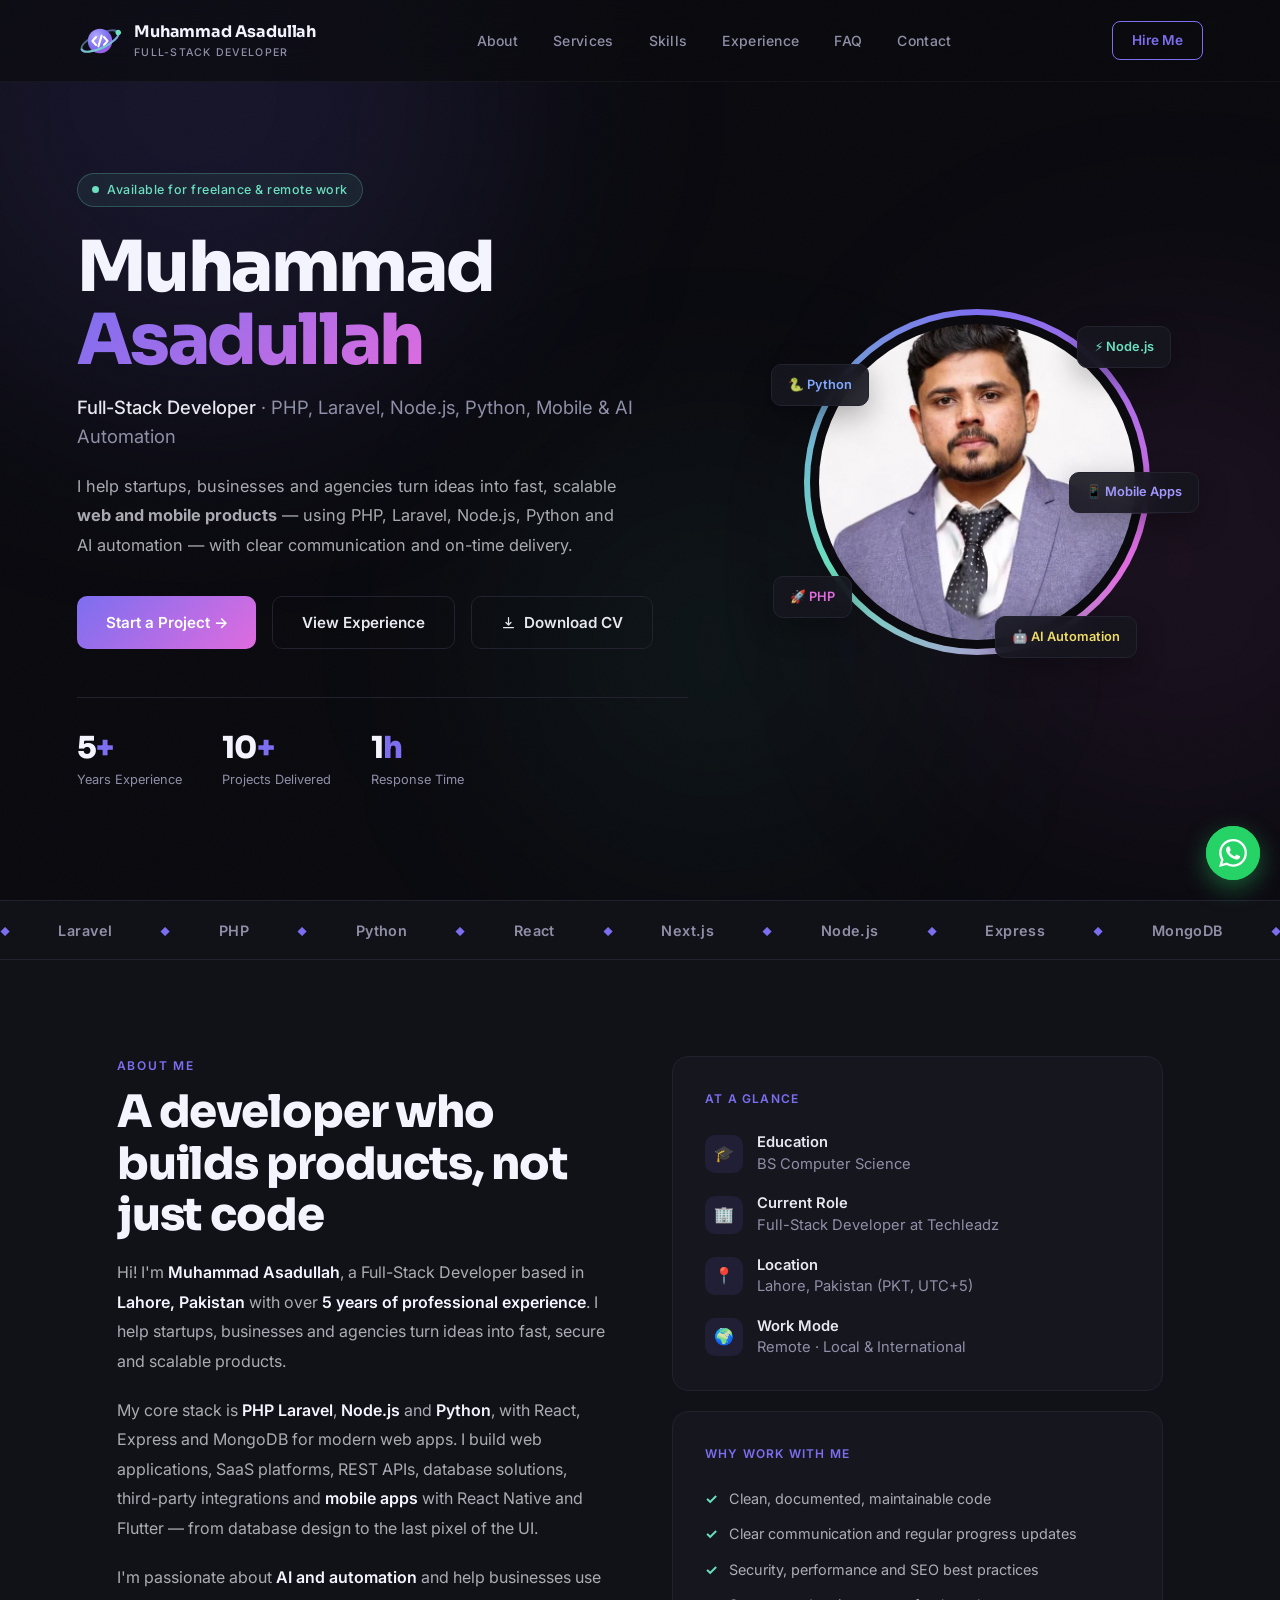
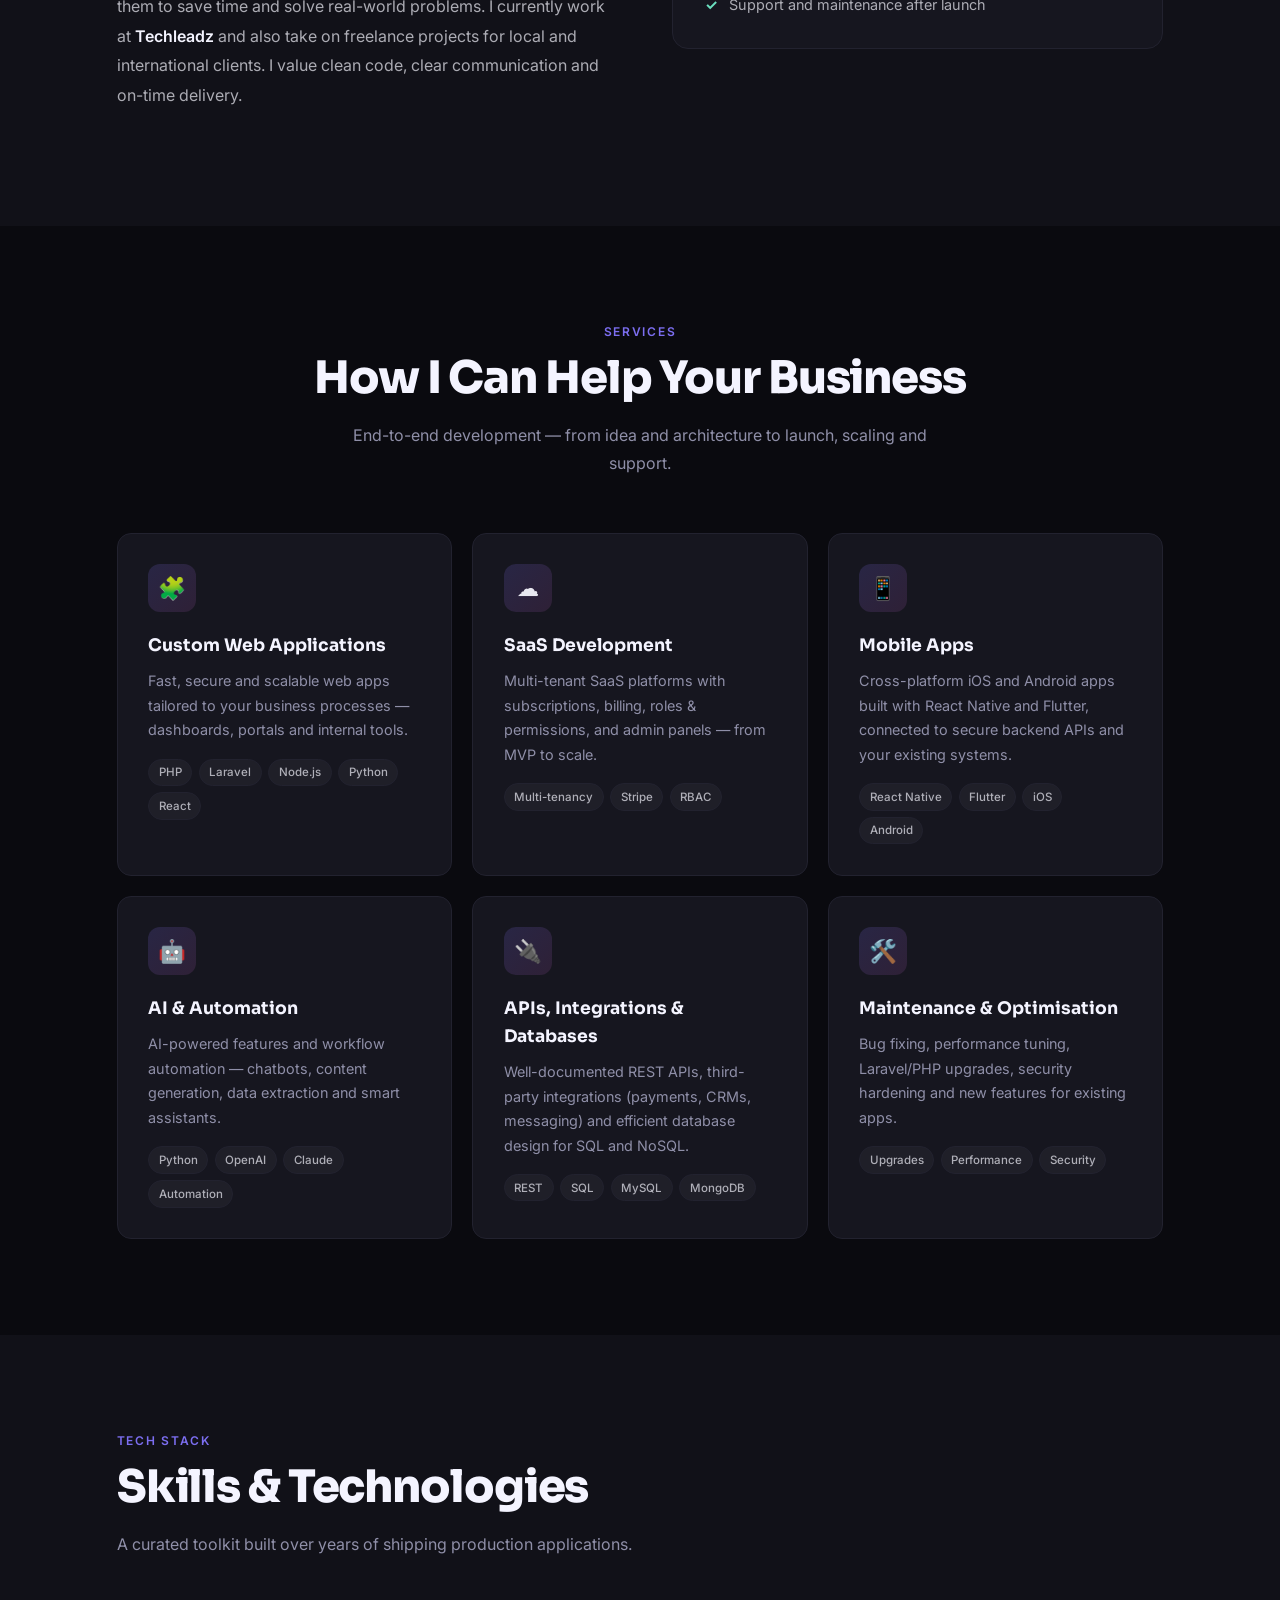
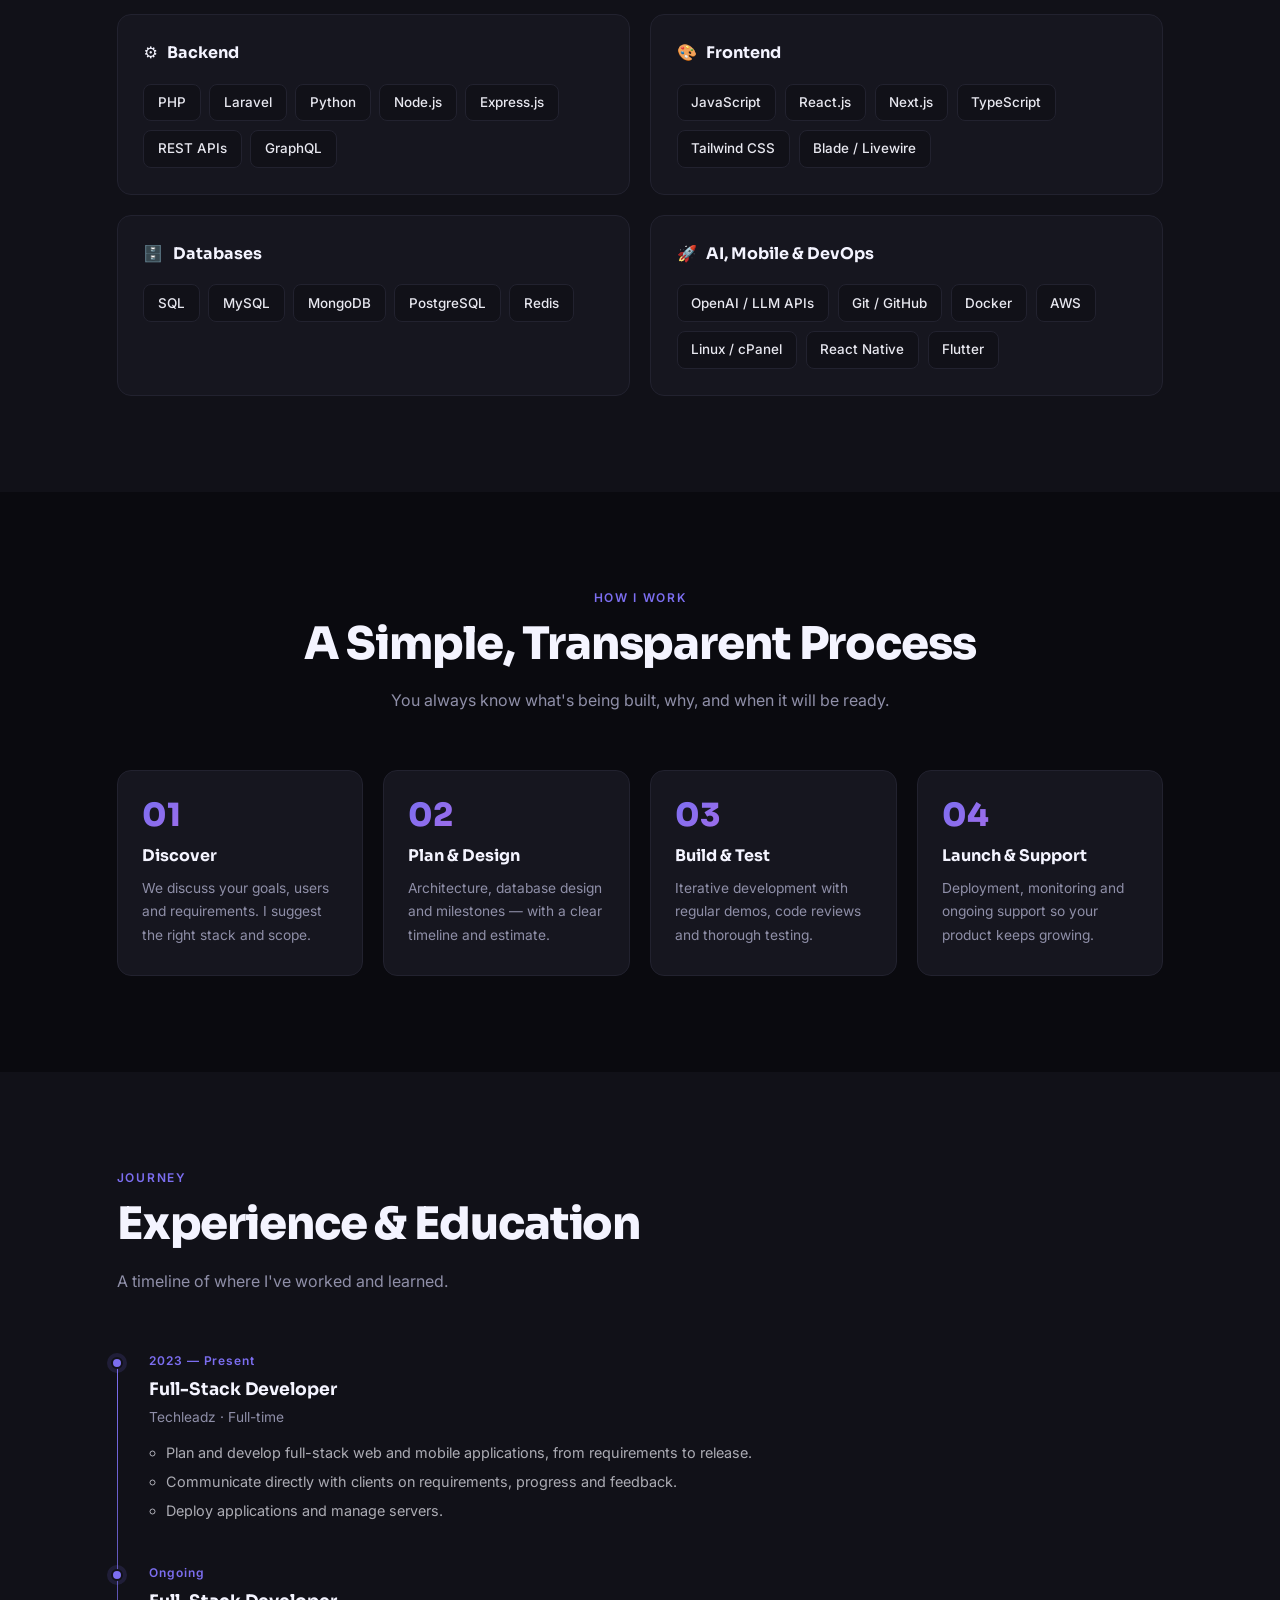
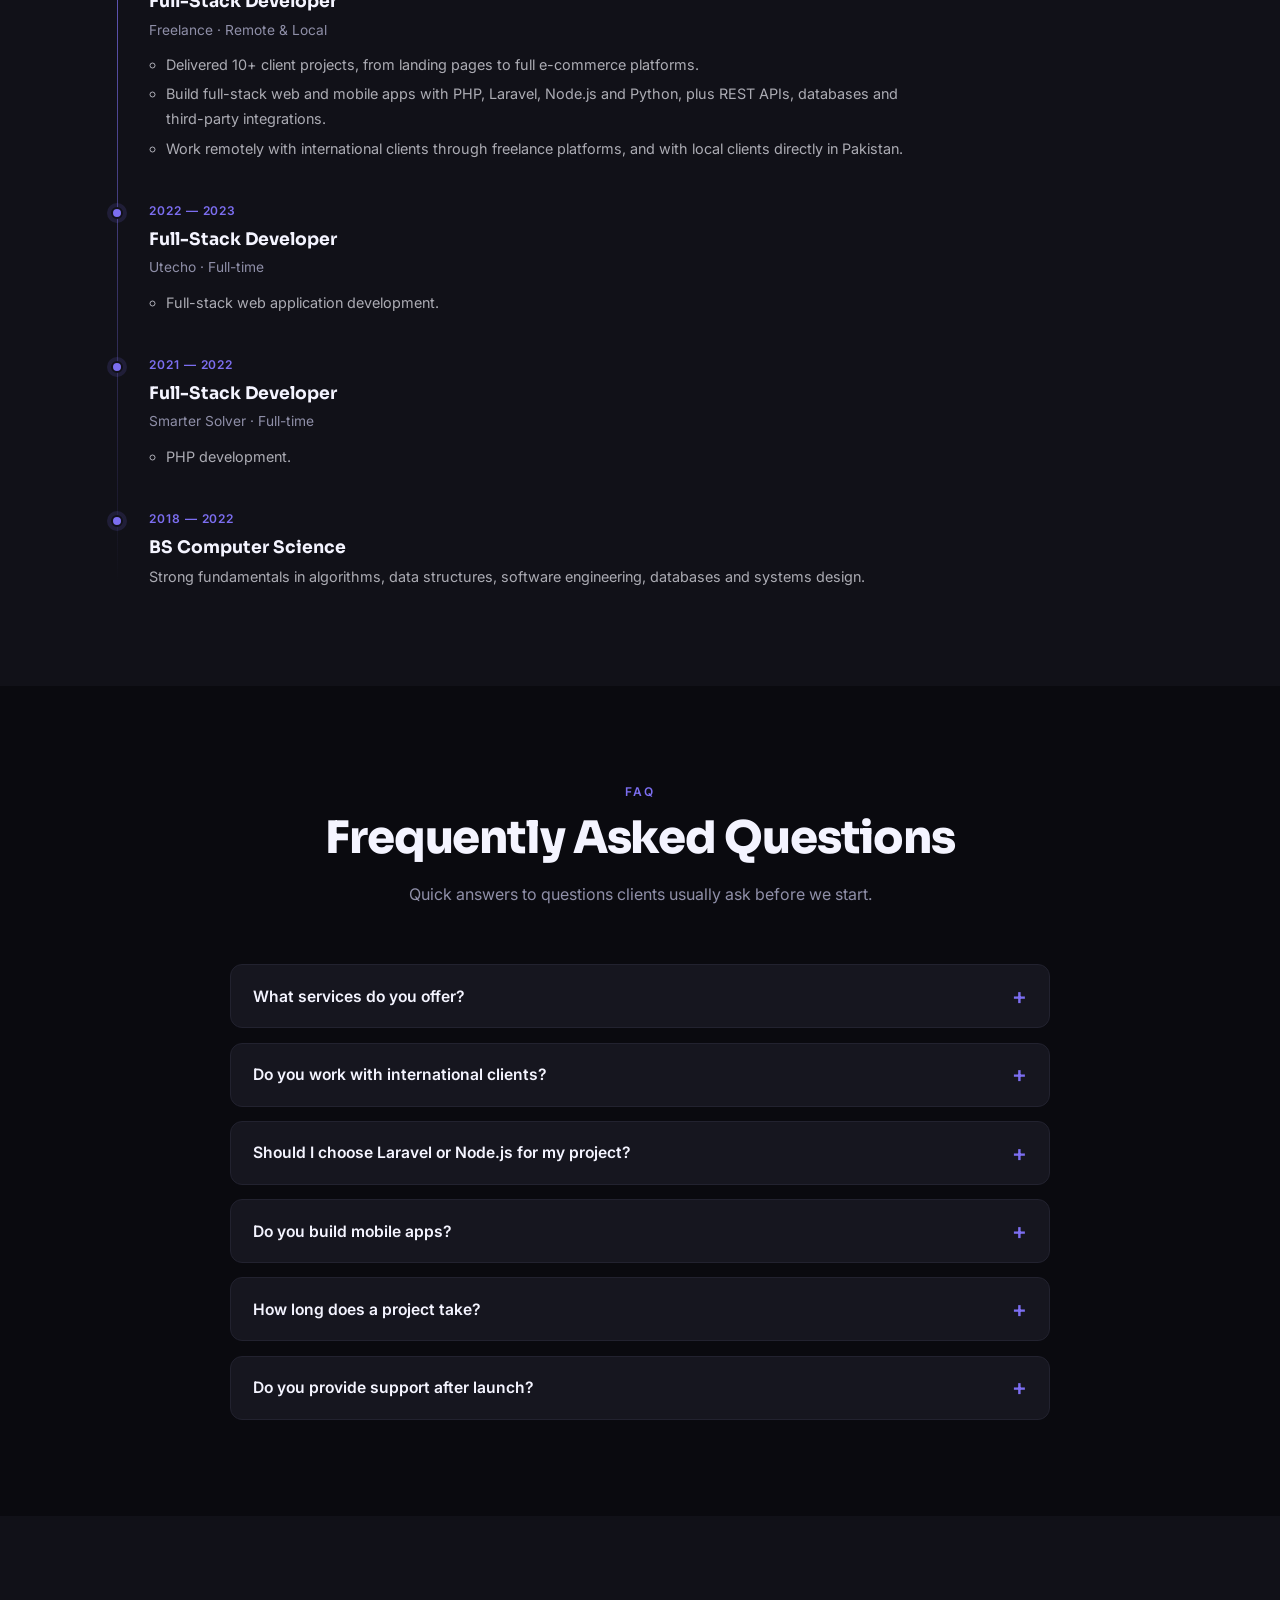
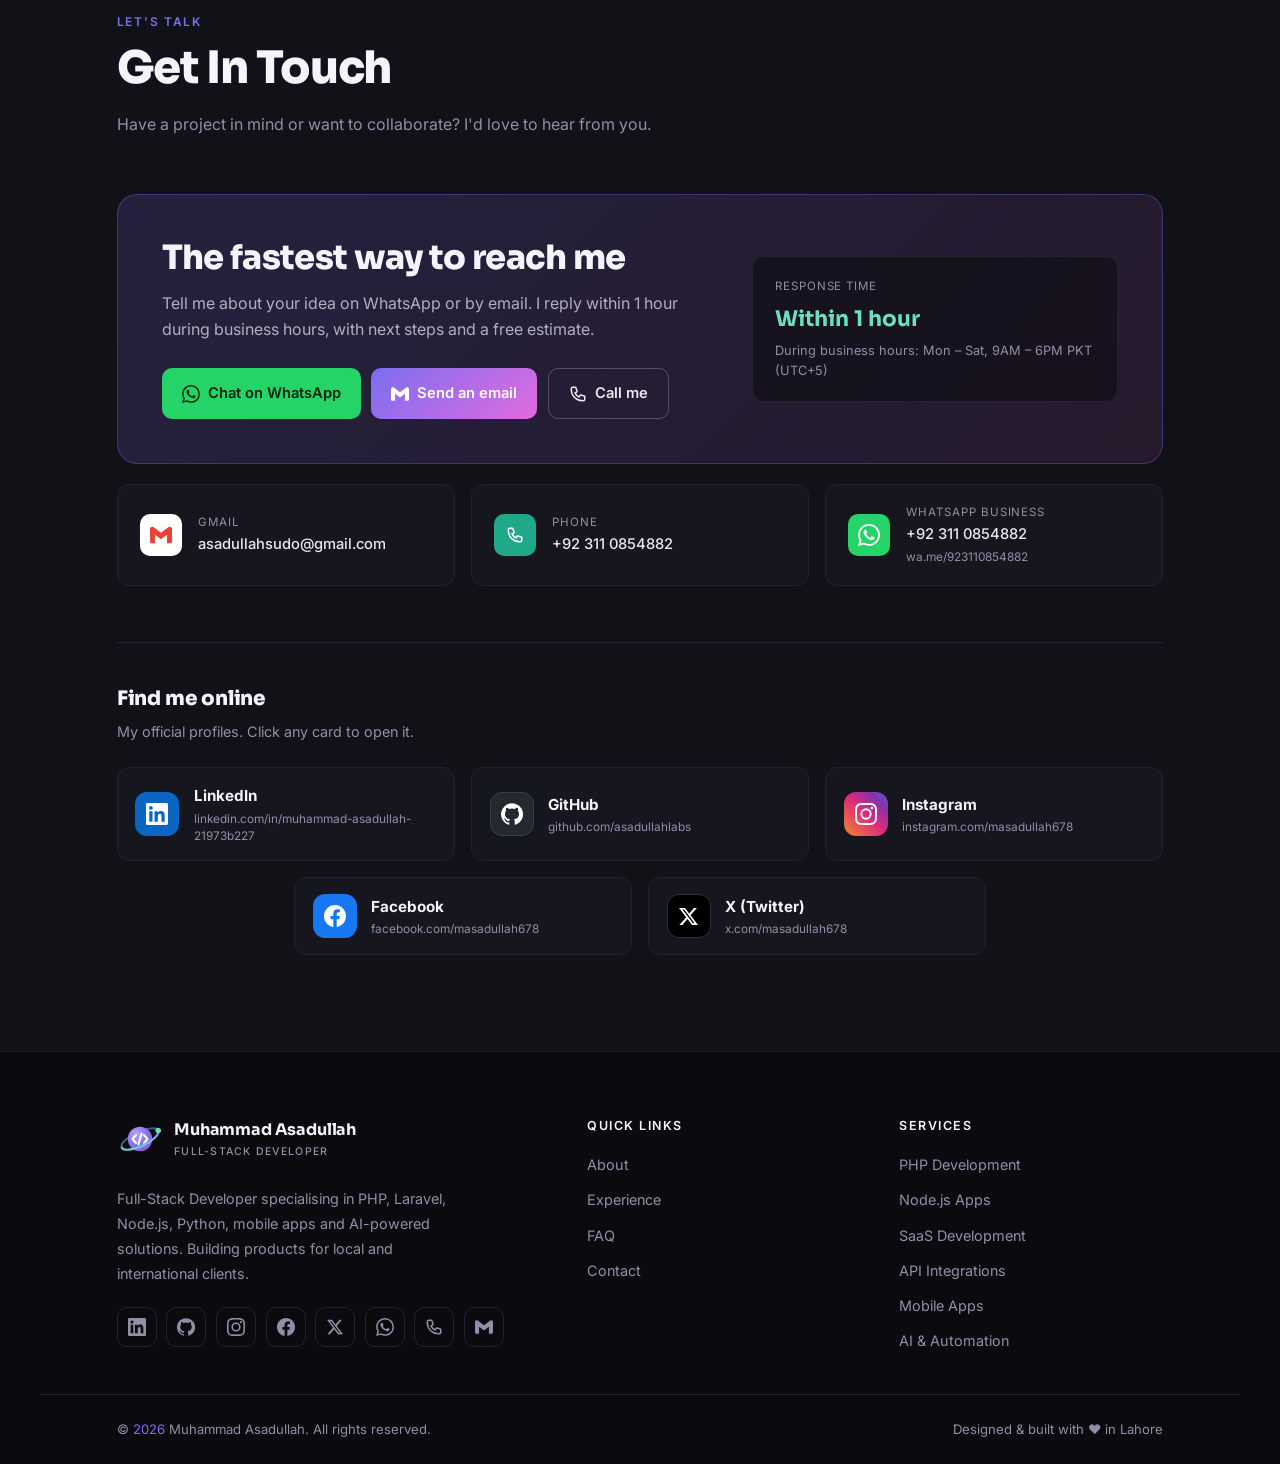
==== index.html @ 8fd585b3 "About section: balance the layout with an "At a Glance" panel - Move Education, Current Role, Locati" ====
<!DOCTYPE html>
<html lang="en">
<head>
  <meta charset="UTF-8" />
  <meta name="viewport" content="width=device-width, initial-scale=1.0" />
  <meta name="site-version" content="202610310556" />

  <!-- ── Primary SEO ── -->
  <title>Muhammad Asadullah | PHP, Laravel &amp; Node.js Developer in Lahore</title>
  <meta name="description" content="Full-stack developer in Lahore, Pakistan with 5+ years' experience. PHP, Laravel, Node.js, Python, SaaS, mobile apps and AI automation for startups and businesses worldwide." />
  <meta name="author" content="Muhammad Asadullah" />
  <meta name="robots" content="index, follow, max-image-preview:large" />
  <link rel="canonical" href="https://muhammadasadullah.com/" />
  <meta name="theme-color" content="#0a0a0f" />
  <meta name="color-scheme" content="dark" />

  <!-- ── Open Graph (Facebook, LinkedIn, WhatsApp) ── -->
  <meta property="og:type" content="profile" />
  <meta property="og:site_name" content="Muhammad Asadullah" />
  <meta property="og:title" content="Muhammad Asadullah | Full-Stack PHP, Laravel & Node.js Developer" />
  <meta property="og:description" content="I help startups, businesses and agencies turn ideas into fast, scalable web and mobile products with PHP, Laravel, Node.js, Python and AI automation." />
  <meta property="og:url" content="https://muhammadasadullah.com/" />
  <meta property="og:image" content="https://muhammadasadullah.com/images/og-image.png?v=202610310556" />
  <meta property="og:image:width" content="1200" />
  <meta property="og:image:height" content="630" />
  <meta property="og:image:alt" content="Muhammad Asadullah — Full-Stack Developer" />
  <meta property="og:locale" content="en_US" />
  <meta property="profile:first_name" content="Muhammad" />
  <meta property="profile:last_name" content="Asadullah" />

  <!-- ── Twitter / X ── -->
  <meta name="twitter:card" content="summary_large_image" />
  <meta name="twitter:site" content="@masadullah678" />
  <meta name="twitter:creator" content="@masadullah678" />
  <meta name="twitter:title" content="Muhammad Asadullah | Full-Stack PHP, Laravel & Node.js Developer" />
  <meta name="twitter:description" content="Scalable web, mobile and AI products: PHP, Laravel, Node.js, Python and automation for startups and businesses." />
  <meta name="twitter:image" content="https://muhammadasadullah.com/images/og-image.png?v=202610310556" />

  <!-- ── Icons & manifest ── -->
  <link rel="icon" href="favicon.svg?v=202610310556" type="image/svg+xml" />
  <link rel="icon" href="images/favicon-32.png?v=202610310556" type="image/png" sizes="32x32" />
  <link rel="apple-touch-icon" href="images/apple-touch-icon.png?v=202610310556" />
  <link rel="manifest" href="site.webmanifest?v=202610310556" />

  <!-- ── Fonts ── -->
  <link rel="preconnect" href="https://fonts.googleapis.com" />
  <link rel="preconnect" href="https://fonts.gstatic.com" crossorigin />
  <link href="https://fonts.googleapis.com/css2?family=Inter:wght@300;400;500;600;700&family=Sora:wght@600;700;800&display=swap" rel="stylesheet" />

  <!-- ── Structured data (Google rich results) ── -->
  <script type="application/ld+json">
  {
    "@context": "https://schema.org",
    "@graph": [
      {
        "@type": "WebSite",
        "@id": "https://muhammadasadullah.com/#website",
        "url": "https://muhammadasadullah.com/",
        "name": "Muhammad Asadullah",
        "inLanguage": "en",
        "image": "https://muhammadasadullah.com/images/logo-512.png"
      },
      {
        "@type": "ProfilePage",
        "@id": "https://muhammadasadullah.com/#profilepage",
        "url": "https://muhammadasadullah.com/",
        "name": "Muhammad Asadullah | Full-Stack PHP, Laravel & Node.js Developer",
        "isPartOf": { "@id": "https://muhammadasadullah.com/#website" },
        "mainEntity": { "@id": "https://muhammadasadullah.com/#person" },
        "dateModified": "2026-10-31"
      },
      {
        "@type": "Person",
        "@id": "https://muhammadasadullah.com/#person",
        "name": "Muhammad Asadullah",
        "jobTitle": "Full-Stack Developer",
        "description": "Full-Stack Developer in Lahore, Pakistan building web apps, SaaS platforms, REST APIs, mobile apps and AI-powered automation with PHP, Laravel, Node.js and Python.",
        "url": "https://muhammadasadullah.com/",
        "image": "https://muhammadasadullah.com/images/profile.png",
        "email": "mailto:asadullahsudo@gmail.com",
        "telephone": "+92-311-0854882",
        "worksFor": { "@type": "Organization", "name": "Techleadz" },
        "address": { "@type": "PostalAddress", "addressLocality": "Lahore", "addressCountry": "PK" },
        "knowsAbout": ["PHP", "Laravel", "Python", "JavaScript", "TypeScript", "React", "Next.js", "Node.js", "Express.js", "MongoDB", "SQL", "MySQL", "PostgreSQL", "REST APIs", "SaaS development", "Third-party API integrations", "AI integration", "Automation", "React Native", "Flutter", "Mobile app development"],
        "sameAs": [
          "https://www.linkedin.com/in/muhammad-asadullah-21973b227/",
          "https://github.com/asadullahlabs",
          "https://www.instagram.com/masadullah678",
          "https://www.facebook.com/masadullah678",
          "https://x.com/masadullah678"
        ]
      },
      {
        "@type": "FAQPage",
        "@id": "https://muhammadasadullah.com/#faq",
        "mainEntity": [
          { "@type": "Question", "name": "What services do you offer?", "acceptedAnswer": { "@type": "Answer", "text": "Custom web application development with PHP, Laravel and Node.js, SaaS platforms, mobile apps, REST API development, database design, third-party integrations (payments, CRMs, messaging), and AI-powered automation." } },
          { "@type": "Question", "name": "Do you work with international clients?", "acceptedAnswer": { "@type": "Answer", "text": "Yes. I work remotely with clients in Pakistan and internationally, with clear communication and overlapping working hours." } },
          { "@type": "Question", "name": "Should I choose Laravel or Node.js for my project?", "acceptedAnswer": { "@type": "Answer", "text": "Laravel is great for business apps, admin panels and SaaS with complex data and fast delivery. Node.js suits highly interactive, real-time apps. I recommend the best fit after understanding your requirements." } },
          { "@type": "Question", "name": "Do you build mobile apps?", "acceptedAnswer": { "@type": "Answer", "text": "Yes. I build cross-platform iOS and Android apps with React Native and Flutter, connected to secure backend APIs built with Laravel or Node.js." } },
          { "@type": "Question", "name": "How long does a project take?", "acceptedAnswer": { "@type": "Answer", "text": "It depends on scope. A landing page or small integration can take days, while a full web app or SaaS MVP usually takes several weeks. You get a clear timeline before work begins." } },
          { "@type": "Question", "name": "Do you provide support after launch?", "acceptedAnswer": { "@type": "Answer", "text": "Yes. I offer bug fixes, maintenance, performance improvements and new features after launch." } }
        ]
      }
    ]
  }
  </script>

  <style>
    :root {
      --bg: #0a0a0f;
      --surface: #111118;
      --card: #16161f;
      --card-hover: #1a1a25;
      --border: #22222f;
      --accent: #7c6ef0;
      --accent2: #e06bdf;
      --accent3: #6be0c0;
      --text: #e8e8f0;
      --text-soft: rgba(232,232,240,0.72);
      --muted: #8f8fa8;
      --highlight: #f4f4ff;
      --font: 'Inter', system-ui, -apple-system, 'Segoe UI', Roboto, Helvetica, Arial, sans-serif;
      --font-head: 'Sora', 'Inter', system-ui, sans-serif;
      --radius: 14px;
      --gutter: 6%;
    }

    * { margin: 0; padding: 0; box-sizing: border-box; }
    html { scroll-behavior: smooth; scroll-padding-top: 84px; }
    body {
      font-family: var(--font);
      background: var(--bg);
      color: var(--text);
      line-height: 1.6;
      overflow-x: hidden;
      -webkit-font-smoothing: antialiased;
    }
    img { max-width: 100%; display: block; }
    button, input, textarea { font-family: inherit; }
    a { color: inherit; }
    :focus-visible { outline: 2px solid var(--accent); outline-offset: 3px; border-radius: 4px; }
    h1, h2, h3 { font-family: var(--font-head); }

    .skip-link {
      position: absolute; left: 1rem; top: -100px; z-index: 10000;
      background: var(--accent); color: #fff; padding: 0.6rem 1rem; border-radius: 8px;
      text-decoration: none; font-weight: 600;
    }
    .skip-link:focus { top: 1rem; }

    .gradient-text {
      background: linear-gradient(135deg, var(--accent), var(--accent2));
      -webkit-background-clip: text;
      -webkit-text-fill-color: transparent;
      background-clip: text;
    }

    /* ── BACKGROUND ── */
    body::before {
      content: '';
      position: fixed; inset: 0;
      background-image: url("data:image/svg+xml,%3Csvg viewBox='0 0 512 512' xmlns='http://www.w3.org/2000/svg'%3E%3Cfilter id='n'%3E%3CfeTurbulence type='fractalNoise' baseFrequency='0.75' numOctaves='4' stitchTiles='stitch'/%3E%3C/filter%3E%3Crect width='100%25' height='100%25' filter='url(%23n)' opacity='0.04'/%3E%3C/svg%3E");
      pointer-events: none; z-index: 9999; opacity: 0.4;
    }
    .orb { position: fixed; border-radius: 50%; filter: blur(120px); pointer-events: none; z-index: 0; }
    .orb-1 { width: 600px; height: 600px; background: rgba(124,110,240,0.12); top: -200px; left: -100px; }
    .orb-2 { width: 500px; height: 500px; background: rgba(224,107,223,0.08); bottom: 10%; right: -150px; }
    .orb-3 { width: 400px; height: 400px; background: rgba(107,224,192,0.06); top: 50%; left: 40%; }

    /* ── HEADER / NAV ── */
    .site-header {
      position: fixed; top: 0; left: 0; right: 0; z-index: 100;
      backdrop-filter: blur(20px); -webkit-backdrop-filter: blur(20px);
      background: rgba(10,10,15,0.7);
      border-bottom: 1px solid rgba(255,255,255,0.04);
      transition: background 0.3s, box-shadow 0.3s;
    }
    .site-header.scrolled { background: rgba(10,10,15,0.92); box-shadow: 0 10px 30px rgba(0,0,0,0.35); }
    .nav {
      max-width: 1280px; margin: 0 auto;
      display: flex; align-items: center; justify-content: space-between;
      padding: 1.1rem var(--gutter);
      position: relative;
    }
    .nav-logo {
      display: inline-flex; align-items: center; gap: 0.7rem;
      font-family: var(--font-head); font-weight: 700; font-size: 1rem; letter-spacing: -0.01em;
      color: var(--highlight); text-decoration: none;
    }
    .logo-mark { flex-shrink: 0; transition: transform 0.3s, filter 0.3s; }
    .nav-logo:hover .logo-mark { transform: translateY(-2px) scale(1.06); filter: drop-shadow(0 6px 12px rgba(124,110,240,0.5)); }
    .logo-text small { display: block; font-family: var(--font); font-size: 0.66rem; font-weight: 500; letter-spacing: 0.12em; text-transform: uppercase; color: var(--muted); margin-top: 1px; }
    .nav-links { display: flex; gap: 2.2rem; list-style: none; }
    .nav-links a {
      font-size: 0.875rem; font-weight: 500; color: var(--muted);
      text-decoration: none; letter-spacing: 0.02em; transition: color 0.2s;
    }
    .nav-links a:hover, .nav-links a.active { color: var(--highlight); }
    .nav-right { display: flex; align-items: center; gap: 0.75rem; }
    .nav-btn {
      padding: 0.5rem 1.2rem;
      border: 1px solid var(--accent); color: var(--accent);
      border-radius: 8px; font-size: 0.85rem; font-weight: 600;
      text-decoration: none; transition: all 0.2s;
    }
    .nav-btn:hover { background: var(--accent); color: #fff; }
    .nav-toggle {
      display: none; background: none;
      border: 1px solid var(--border); border-radius: 8px; color: var(--text);
      width: 40px; height: 40px; cursor: pointer;
      align-items: center; justify-content: center;
    }

    /* ── LAYOUT ── */
    section { position: relative; z-index: 1; }
    .section-alt { background: var(--surface); }
    .section-wrap { max-width: 1200px; margin: 0 auto; padding: 6rem var(--gutter); }
    .section-header { margin-bottom: 3.5rem; }
    .section-header.center { text-align: center; }
    .section-header.center .section-subtitle { margin: 0 auto; }
    .section-tag {
      font-size: 0.75rem; font-weight: 600; letter-spacing: 0.14em;
      text-transform: uppercase; color: var(--accent); margin-bottom: 0.75rem;
    }
    .section-title {
      font-size: clamp(1.9rem, 4vw, 2.8rem); font-weight: 800;
      color: var(--highlight); letter-spacing: -0.025em; line-height: 1.15;
      margin-bottom: 1rem;
    }
    .section-subtitle { font-size: 1rem; color: var(--muted); line-height: 1.75; max-width: 580px; }

    /* ── BUTTONS ── */
    .btn {
      padding: 0.85rem 1.8rem; border-radius: 10px;
      font-size: 0.95rem; font-weight: 600; cursor: pointer; text-decoration: none;
      display: inline-flex; align-items: center; justify-content: center; gap: 0.5rem;
      transition: opacity 0.2s, transform 0.2s, border-color 0.2s, color 0.2s;
    }
    .btn-primary { background: linear-gradient(135deg, var(--accent), var(--accent2)); color: #fff; border: none; }
    .btn-primary:hover { opacity: 0.9; transform: translateY(-2px); }
    .btn-secondary { background: transparent; color: var(--text); border: 1px solid var(--border); }
    .btn-secondary:hover { border-color: var(--accent); color: var(--accent); }

    /* ── HERO ── */
    #hero { min-height: 100vh; display: flex; align-items: center; padding: 8rem var(--gutter) 4rem; }
    .hero-inner {
      max-width: 1200px; width: 100%; margin: 0 auto;
      display: grid; grid-template-columns: 1.15fr 0.85fr; gap: 4rem; align-items: center;
    }
    .hero-badge {
      display: inline-flex; align-items: center; gap: 0.5rem;
      background: rgba(107,224,192,0.08); border: 1px solid rgba(107,224,192,0.25);
      padding: 0.35rem 0.9rem; border-radius: 100px;
      font-size: 0.78rem; font-weight: 500; color: var(--accent3);
      margin-bottom: 1.5rem; letter-spacing: 0.04em;
    }
    .badge-dot { width: 7px; height: 7px; background: var(--accent3); border-radius: 50%; animation: pulse 2s infinite; }
    @keyframes pulse { 0%,100% { opacity: 1; transform: scale(1); } 50% { opacity: 0.5; transform: scale(0.8); } }
    .hero-name {
      font-size: clamp(2.6rem, 5.5vw, 4.6rem); font-weight: 800;
      line-height: 1.04; letter-spacing: -0.035em; color: var(--highlight);
      margin-bottom: 1rem;
    }
    .hero-role { font-size: 1.15rem; font-weight: 500; color: var(--text); margin-bottom: 1.25rem; }
    .hero-role span { color: var(--muted); font-weight: 400; }
    .hero-desc { font-size: 1.02rem; line-height: 1.8; color: var(--text-soft); max-width: 540px; margin-bottom: 2.25rem; }
    .hero-cta { display: flex; gap: 1rem; flex-wrap: wrap; }
    .stats-row {
      display: grid; grid-template-columns: repeat(3, auto); justify-content: start; gap: 2.5rem;
      margin-top: 3rem; padding-top: 2rem; border-top: 1px solid var(--border);
    }
    .stat-num { font-family: var(--font-head); font-size: 1.9rem; font-weight: 800; color: var(--highlight); letter-spacing: -0.02em; line-height: 1.2; }
    .stat-num span { color: var(--accent); }
    .stat-label { font-size: 0.8rem; color: var(--muted); margin-top: 0.2rem; }

    .hero-visual { display: flex; justify-content: center; }
    .avatar-wrap { position: relative; }
    .avatar-ring { position: relative; width: 340px; height: 340px; max-width: 72vw; max-height: 72vw; }
    .avatar-ring::before {
      content: ''; position: absolute; inset: -3px; border-radius: 50%;
      background: conic-gradient(from 0deg, var(--accent), var(--accent2), var(--accent3), var(--accent));
      animation: spin 8s linear infinite;
    }
    .avatar-ring::after { content: ''; position: absolute; inset: 3px; border-radius: 50%; background: var(--bg); }
    @keyframes spin { to { transform: rotate(360deg); } }
    .avatar-inner {
      position: absolute; inset: 12px; border-radius: 50%; z-index: 1; overflow: hidden;
      background: linear-gradient(145deg, var(--card), var(--surface));
      display: flex; align-items: center; justify-content: center;
    }
    .avatar-img { position: absolute; inset: 0; width: 100%; height: 100%; object-fit: cover; z-index: 2; }
    .avatar-initials { font-family: var(--font-head); font-size: 4rem; font-weight: 800; }
    .float-badge {
      position: absolute; z-index: 3; white-space: nowrap;
      background: rgba(22,22,31,0.9); border: 1px solid var(--border); border-radius: 10px;
      padding: 0.6rem 1rem; font-size: 0.8rem; font-weight: 600;
      backdrop-filter: blur(10px); box-shadow: 0 10px 30px rgba(0,0,0,0.3);
    }
    .float-badge.b1 { top: 14px; right: -24px; color: var(--accent3); animation: float 3s ease-in-out infinite; }
    .float-badge.b2 { bottom: 34px; left: -34px; color: var(--accent2); animation: float 3s ease-in-out infinite 1.5s; }
    .float-badge.b3 { bottom: -6px; right: 10px; color: #f0dc64; animation: float 3s ease-in-out infinite 0.75s; }
    .float-badge.b4 { top: 52px; left: -36px; color: #7fa8ff; animation: float 3s ease-in-out infinite 2.25s; }
    .float-badge.b5 { top: 47%; right: -52px; color: #a198ff; animation: float 3s ease-in-out infinite 1.1s; }
    @keyframes float { 0%,100% { transform: translateY(0); } 50% { transform: translateY(-8px); } }

    /* ── TECH MARQUEE ── */
    .marquee { position: relative; z-index: 1; border-block: 1px solid var(--border); background: var(--surface); overflow: hidden; }
    .marquee-track { display: flex; gap: 3rem; width: max-content; padding: 1.1rem 0; animation: marquee 35s linear infinite; }
    .marquee:hover .marquee-track { animation-play-state: paused; }
    .marquee-item { font-size: 0.9rem; font-weight: 600; color: var(--muted); white-space: nowrap; letter-spacing: 0.03em; }
    .marquee-item::before { content: '◆'; color: var(--accent); margin-right: 3rem; font-size: 0.6rem; vertical-align: middle; }
    @keyframes marquee { to { transform: translateX(-50%); } }

    /* ── ABOUT ── */
    .about-grid { display: grid; grid-template-columns: 1fr 1fr; gap: 4rem; align-items: start; }
    .about-text p { font-size: 1rem; line-height: 1.85; color: var(--text-soft); margin-bottom: 1.2rem; }
    .about-text strong { color: var(--highlight); font-weight: 600; }
    .about-info { display: grid; grid-template-columns: 1fr 1fr; gap: 1rem; margin-top: 2rem; }
    .info-row { display: flex; gap: 0.85rem; align-items: center; }
    .info-icon {
      width: 38px; height: 38px; border-radius: 10px; flex-shrink: 0;
      background: rgba(124,110,240,0.1);
      display: flex; align-items: center; justify-content: center; font-size: 1rem;
    }
    .info-text { font-size: 0.85rem; color: var(--muted); line-height: 1.45; }
    .info-text strong { color: var(--text); display: block; font-weight: 600; }
    .panel { background: var(--card); border: 1px solid var(--border); border-radius: 16px; padding: 2rem; }
    .panel + .panel { margin-top: 1.25rem; }
    .panel-title { font-size: 0.75rem; font-weight: 600; letter-spacing: 0.1em; text-transform: uppercase; color: var(--accent); margin-bottom: 1.5rem; }
    .bars { display: flex; flex-direction: column; gap: 1rem; }
    .bar-head { display: flex; justify-content: space-between; margin-bottom: 0.4rem; }
    .bar-name { font-size: 0.86rem; font-weight: 500; }
    .bar-pct { font-size: 0.8rem; color: var(--muted); }
    .bar-track { height: 5px; background: var(--border); border-radius: 3px; overflow: hidden; }
    .bar-fill { height: 100%; width: 0; background: linear-gradient(90deg, var(--accent), var(--accent2)); border-radius: 3px; transition: width 1.1s ease; }
    .visible .bar-fill { width: var(--w); }
    .values { list-style: none; display: grid; gap: 0.75rem; }
    .values li { display: flex; gap: 0.7rem; font-size: 0.9rem; color: var(--text-soft); }
    .values li::before { content: '✓'; color: var(--accent3); font-weight: 700; }

    /* ── SERVICES ── */
    .services-grid { display: grid; grid-template-columns: repeat(3, 1fr); gap: 1.25rem; }
    .service-card {
      background: var(--card); border: 1px solid var(--border); border-radius: var(--radius);
      padding: 1.9rem; transition: border-color 0.25s, transform 0.25s, background 0.25s, opacity 0.6s ease;
    }
    .service-card:hover { border-color: var(--accent); background: var(--card-hover); }
    .service-icon {
      width: 48px; height: 48px; border-radius: 12px; margin-bottom: 1.25rem;
      display: flex; align-items: center; justify-content: center; font-size: 1.4rem;
      background: linear-gradient(135deg, rgba(124,110,240,0.18), rgba(224,107,223,0.12));
    }
    .service-title { font-size: 1.08rem; font-weight: 700; color: var(--highlight); margin-bottom: 0.6rem; }
    .service-desc { font-size: 0.9rem; color: var(--muted); line-height: 1.7; margin-bottom: 1rem; }
    .service-list { list-style: none; display: flex; flex-wrap: wrap; gap: 0.4rem; }
    .service-list li { font-size: 0.72rem; font-weight: 500; padding: 0.22rem 0.6rem; border-radius: 100px; background: rgba(255,255,255,0.04); border: 1px solid var(--border); color: var(--text-soft); }

    /* ── SKILLS ── */
    .skill-groups { display: grid; grid-template-columns: repeat(2, 1fr); gap: 1.25rem; }
    .skill-group { background: var(--card); border: 1px solid var(--border); border-radius: var(--radius); padding: 1.6rem; transition: opacity 0.6s ease, transform 0.6s ease; }
    .skill-group-title { display: flex; align-items: center; gap: 0.6rem; font-size: 1rem; font-weight: 700; color: var(--highlight); margin-bottom: 1.1rem; }
    .chips { display: flex; flex-wrap: wrap; gap: 0.55rem; list-style: none; }
    .chip {
      display: inline-flex; align-items: center; gap: 0.45rem;
      font-size: 0.84rem; font-weight: 500; padding: 0.45rem 0.85rem;
      border-radius: 8px; background: var(--surface); border: 1px solid var(--border);
      transition: border-color 0.2s, color 0.2s;
    }
    .chip:hover { border-color: var(--accent); color: var(--highlight); }
    .chip small { font-size: 0.68rem; color: var(--muted); font-weight: 500; }

    /* ── PROJECTS ── */
    .project-filters { display: flex; flex-wrap: wrap; gap: 0.6rem; margin-bottom: 2rem; }
    .filter-btn {
      padding: 0.5rem 1.1rem; border-radius: 100px; cursor: pointer;
      background: transparent; border: 1px solid var(--border); color: var(--muted);
      font-size: 0.84rem; font-weight: 600; transition: all 0.2s;
    }
    .filter-btn:hover { color: var(--highlight); border-color: var(--muted); }
    .filter-btn[aria-pressed="true"] { background: var(--accent); border-color: var(--accent); color: #fff; }
    .projects-grid { display: grid; grid-template-columns: repeat(auto-fill, minmax(min(340px, 100%), 1fr)); gap: 1.5rem; }
    .project-card {
      background: var(--card); border: 1px solid var(--border); border-radius: var(--radius);
      overflow: hidden; display: flex; flex-direction: column;
      transition: border-color 0.25s, transform 0.25s, opacity 0.6s ease;
    }
    .project-card[hidden] { display: none; }
    .project-card:hover { border-color: var(--accent); }
    .project-img { height: 170px; position: relative; display: flex; align-items: center; justify-content: center; overflow: hidden; }
    .project-img::after { content: ''; position: absolute; inset: 0; background: radial-gradient(circle at 30% 20%, rgba(255,255,255,0.08), transparent 60%); }
    .project-img-icon { font-size: 3rem; opacity: 0.75; transition: transform 0.3s; }
    .project-card:hover .project-img-icon { transform: scale(1.1); }
    .project-type {
      position: absolute; top: 12px; left: 12px; z-index: 1;
      font-size: 0.68rem; font-weight: 600; letter-spacing: 0.06em; text-transform: uppercase;
      padding: 0.25rem 0.6rem; border-radius: 6px; background: rgba(0,0,0,0.45); color: var(--highlight);
    }
    .pg-1 { background: linear-gradient(135deg, #1a0533, #2d1052); }
    .pg-2 { background: linear-gradient(135deg, #001529, #003366); }
    .pg-3 { background: linear-gradient(135deg, #2a0a08, #4a1a12); }
    .pg-4 { background: linear-gradient(135deg, #0a1f1a, #12403a); }
    .pg-5 { background: linear-gradient(135deg, #0d0d1f, #1a1a40); }
    .pg-6 { background: linear-gradient(135deg, #1f1a00, #40380a); }
    .project-body { padding: 1.4rem; display: flex; flex-direction: column; flex: 1; }
    .project-tags { display: flex; gap: 0.45rem; flex-wrap: wrap; margin-bottom: 0.8rem; list-style: none; }
    .tag { font-size: 0.7rem; font-weight: 600; padding: 0.2rem 0.6rem; border-radius: 100px; letter-spacing: 0.03em; }
    .tag-green { background: rgba(107,224,192,0.12); color: var(--accent3); }
    .tag-purple { background: rgba(124,110,240,0.14); color: #a198ff; }
    .tag-pink { background: rgba(224,107,223,0.12); color: var(--accent2); }
    .tag-yellow { background: rgba(240,220,100,0.12); color: #f0dc64; }
    .tag-blue { background: rgba(100,149,240,0.12); color: #7fa8ff; }
    .tag-grey { background: rgba(200,200,200,0.1); color: #c8c8c8; }
    .tag-red { background: rgba(255,45,32,0.12); color: #ff7b6e; }
    .project-title { font-size: 1.1rem; font-weight: 700; color: var(--highlight); margin-bottom: 0.5rem; letter-spacing: -0.01em; }
    .project-desc { font-size: 0.88rem; line-height: 1.7; color: var(--muted); margin-bottom: 0.9rem; }
    .project-features { list-style: none; display: grid; gap: 0.35rem; margin-bottom: 1.2rem; }
    .project-features li { font-size: 0.82rem; color: var(--text-soft); padding-left: 1.1rem; position: relative; }
    .project-features li::before { content: '→'; position: absolute; left: 0; color: var(--accent); }
    .project-links { display: flex; gap: 1rem; margin-top: auto; padding-top: 1rem; border-top: 1px solid var(--border); }
    .project-link { font-size: 0.82rem; font-weight: 600; color: var(--accent); text-decoration: none; transition: color 0.2s; }
    .project-link:hover { color: var(--accent2); }
    .project-link-ghost { color: var(--muted); }
    .project-link-ghost:hover { color: var(--text); }
    .projects-more { text-align: center; margin-top: 2.5rem; }

    /* ── PROCESS ── */
    .process-grid { display: grid; grid-template-columns: repeat(4, 1fr); gap: 1.25rem; counter-reset: step; }
    .process-step {
      position: relative; padding: 1.75rem 1.5rem; border-radius: var(--radius);
      background: var(--card); border: 1px solid var(--border); counter-increment: step;
      transition: opacity 0.6s ease, transform 0.6s ease;
    }
    .process-step::before {
      content: '0' counter(step);
      display: block; font-family: var(--font-head); font-size: 2rem; font-weight: 800;
      margin-bottom: 0.75rem; line-height: 1;
      background: linear-gradient(135deg, var(--accent), var(--accent2));
      -webkit-background-clip: text; -webkit-text-fill-color: transparent; background-clip: text;
    }
    .process-title { font-size: 1rem; font-weight: 700; color: var(--highlight); margin-bottom: 0.5rem; }
    .process-desc { font-size: 0.86rem; color: var(--muted); line-height: 1.7; }

    /* ── EXPERIENCE ── */
    .timeline { position: relative; padding-left: 2rem; max-width: 820px; }
    .timeline::before {
      content: ''; position: absolute; left: 0; top: 8px; bottom: 8px; width: 1px;
      background: linear-gradient(to bottom, var(--accent), transparent);
    }
    .timeline-item { position: relative; margin-bottom: 2.5rem; }
    .timeline-item:last-child { margin-bottom: 0; }
    .timeline-dot {
      position: absolute; left: calc(-2rem - 6px); top: 6px; width: 12px; height: 12px;
      border-radius: 50%; background: var(--accent); border: 2px solid var(--surface);
      box-shadow: 0 0 0 4px rgba(124,110,240,0.15);
    }
    .timeline-date { font-size: 0.75rem; color: var(--accent); font-weight: 600; letter-spacing: 0.08em; margin-bottom: 0.35rem; }
    .timeline-role { font-size: 1.08rem; font-weight: 700; color: var(--highlight); margin-bottom: 0.2rem; }
    .timeline-company { font-size: 0.86rem; color: var(--muted); margin-bottom: 0.7rem; }
    .timeline-desc { font-size: 0.9rem; line-height: 1.75; color: var(--text-soft); }
    .timeline-desc ul { padding-left: 1.1rem; margin-top: 0.4rem; }
    .timeline-desc li { margin-bottom: 0.25rem; }

    /* ── FAQ ── */
    .faq-list { max-width: 820px; margin: 0 auto; display: grid; gap: 0.9rem; }
    .faq-item { background: var(--card); border: 1px solid var(--border); border-radius: 12px; transition: border-color 0.2s; }
    .faq-item[open] { border-color: rgba(124,110,240,0.5); }
    .faq-item summary {
      list-style: none; cursor: pointer; padding: 1.15rem 1.4rem;
      display: flex; justify-content: space-between; align-items: center; gap: 1rem;
      font-weight: 600; color: var(--highlight); font-size: 0.98rem;
    }
    .faq-item summary::-webkit-details-marker { display: none; }
    .faq-item summary::after { content: '+'; font-size: 1.4rem; color: var(--accent); transition: transform 0.2s; line-height: 1; }
    .faq-item[open] summary::after { transform: rotate(45deg); }
    .faq-item p { padding: 0 1.4rem 1.25rem; color: var(--text-soft); font-size: 0.92rem; line-height: 1.75; }

    /* ── CTA BAND ── */
    .cta-band {
      max-width: 1200px; margin: 0 auto; padding: 0 var(--gutter);
      position: relative; z-index: 1;
    }
    .cta-inner {
      border-radius: 20px; padding: 3.5rem 3rem; text-align: center;
      background: linear-gradient(135deg, rgba(124,110,240,0.18), rgba(224,107,223,0.12));
      border: 1px solid rgba(124,110,240,0.3);
    }
    .cta-inner h2 { font-size: clamp(1.6rem, 3.5vw, 2.4rem); font-weight: 800; color: var(--highlight); letter-spacing: -0.02em; margin-bottom: 0.75rem; }
    .cta-inner p { color: var(--text-soft); max-width: 560px; margin: 0 auto 1.75rem; }
    .cta-inner .hero-cta { justify-content: center; }

    /* ── CONTACT ── */
    .contact-wrapper { display: grid; grid-template-columns: 1.1fr 0.9fr; gap: 3rem; align-items: start; }
    .contact-form { background: var(--card); border: 1px solid var(--border); border-radius: 16px; padding: 2rem; }
    .form-row { display: grid; grid-template-columns: 1fr 1fr; gap: 1rem; }
    .form-group { margin-bottom: 1.2rem; }
    .form-label { display: block; font-size: 0.78rem; font-weight: 600; color: var(--muted); letter-spacing: 0.06em; text-transform: uppercase; margin-bottom: 0.5rem; }
    .form-input, .form-textarea, .form-select {
      width: 100%; background: var(--surface); border: 1px solid var(--border); border-radius: 8px;
      padding: 0.8rem 1rem; color: var(--text); font-size: 0.92rem; outline: none; transition: border-color 0.2s;
      font-family: inherit;
    }
    .form-select { appearance: none; background-image: url("data:image/svg+xml,%3Csvg xmlns='http://www.w3.org/2000/svg' width='12' height='12' viewBox='0 0 24 24' fill='none' stroke='%238f8fa8' stroke-width='2'%3E%3Cpath d='M6 9l6 6 6-6'/%3E%3C/svg%3E"); background-repeat: no-repeat; background-position: right 1rem center; padding-right: 2.5rem; }
    .form-select option { background: var(--surface); }
    .form-input::placeholder, .form-textarea::placeholder { color: #5b5b72; }
    .form-input:focus, .form-textarea:focus, .form-select:focus { border-color: var(--accent); }
    .form-textarea { resize: vertical; min-height: 130px; }
    .form-submit { width: 100%; }
    .hp { position: absolute; left: -9999px; width: 1px; height: 1px; opacity: 0; }
    .form-submit:disabled { opacity: 0.7; cursor: wait; transform: none; }
    .form-status { font-size: 0.85rem; margin-top: 0.9rem; min-height: 1.2em; color: var(--accent3); }
    .form-status.error { color: #ff7a7a; }
    .contact-info { display: flex; flex-direction: column; gap: 1rem; }
    .contact-intro { font-size: 0.98rem; line-height: 1.8; color: var(--text-soft); margin-bottom: 0.5rem; }
    .contact-card {
      background: var(--card); border: 1px solid var(--border); border-radius: 12px;
      padding: 1.1rem 1.4rem; display: flex; align-items: center; gap: 1rem;
      text-decoration: none; color: inherit; min-width: 0; transition: border-color 0.2s, transform 0.2s;
    }
    .contact-card:hover { border-color: var(--accent); transform: translateX(4px); }
    .contact-card > div:last-child { min-width: 0; }
    .contact-card-icon { width: 42px; height: 42px; border-radius: 10px; flex-shrink: 0; display: flex; align-items: center; justify-content: center; font-size: 1.1rem; }
    .icon-email { background: rgba(124,110,240,0.15); }
    .icon-linkedin { background: rgba(100,149,240,0.15); }
    .icon-github { background: rgba(200,200,200,0.1); }
    .contact-card-label { font-size: 0.72rem; color: var(--muted); text-transform: uppercase; letter-spacing: 0.08em; }
    .contact-card-value { font-size: 0.92rem; font-weight: 500; color: var(--text); margin-top: 0.1rem; overflow-wrap: anywhere; }
    .response-card { background: var(--card); border: 1px solid var(--border); border-radius: 12px; padding: 1.25rem 1.4rem; }
    .response-label { font-size: 0.72rem; color: var(--muted); text-transform: uppercase; letter-spacing: 0.08em; margin-bottom: 0.4rem; }
    .response-value { font-family: var(--font-head); font-size: 1.35rem; font-weight: 700; color: var(--accent3); }
    .response-hours { font-size: 0.8rem; color: var(--muted); margin-top: 0.25rem; }



    /* ── CONTACT (form switched off) ── */
    .btn-wa { background: #25d366; color: #05260f; border: none; }
    .btn-wa:hover { background: #3ddf7b; transform: translateY(-2px); }
    .contact-hero {
      display: grid; grid-template-columns: 1.5fr 1fr; gap: 2.5rem; align-items: center;
      padding: 2.75rem; border-radius: 20px;
      background: linear-gradient(135deg, rgba(124,110,240,0.18), rgba(224,107,223,0.1));
      border: 1px solid rgba(124,110,240,0.3);
    }
    .contact-hero h3 { font-size: clamp(1.5rem, 3vw, 2.1rem); font-weight: 800; color: var(--highlight); letter-spacing: -0.02em; line-height: 1.15; }
    .contact-hero p { color: var(--text-soft); margin: 0.85rem 0 1.6rem; max-width: 560px; }
    .contact-actions { display: flex; flex-wrap: wrap; gap: 0.65rem; }
    .contact-actions .btn { padding: 0.8rem 1.25rem; font-size: 0.92rem; }
    .contact-hero .btn-secondary { border-color: rgba(255,255,255,0.22); }
    .contact-hero .response-card { background: rgba(10,10,15,0.55); }
    .contact-cards { display: grid; grid-template-columns: repeat(3, 1fr); gap: 1rem; margin-top: 1.25rem; }
    @media (max-width: 960px) {
      .contact-hero { grid-template-columns: 1fr; padding: 2rem 1.5rem; gap: 1.75rem; }
      .contact-cards { grid-template-columns: 1fr; }
    }
    @media (max-width: 480px) { .contact-actions .btn { width: 100%; } }

    /* Skill level labels (Advanced / Proficient / Familiar) are hidden until confirmed. Remove this rule to show them. */
    .chip small { display: none; }

    .about-info-panel { margin-top: 0; grid-template-columns: 1fr; gap: 1.15rem; }
    .about-info-panel .info-text { font-size: 0.92rem; }

    /* ── OFFICIAL BRAND ICONS + SOCIAL GRID ── */
    .ic-gmail { background: #fff; color: #ea4335; }
    .ic-phone { background: #1fa88a; color: #fff; }
    .ic-whatsapp { background: #25d366; color: #fff; }
    .ic-linkedin { background: #0a66c2; color: #fff; }
    .ic-github { background: #24292f; color: #fff; border: 1px solid #3a3f47; }
    .ic-instagram { background: linear-gradient(45deg, #f58529, #dd2a7b 50%, #8134af 80%, #515bd4); color: #fff; }
    .ic-facebook { background: #1877f2; color: #fff; }
    .ic-x { background: #000; color: #fff; border: 1px solid #2f2f36; }
    .contact-card-link { font-size: 0.74rem; color: var(--muted); margin-top: 0.1rem; overflow-wrap: anywhere; }
    .social-block { margin-top: 3.5rem; padding-top: 2.5rem; border-top: 1px solid var(--border); }
    .social-title { font-size: 1.25rem; font-weight: 800; color: var(--highlight); letter-spacing: -0.01em; }
    .social-sub { color: var(--muted); font-size: 0.9rem; margin: 0.35rem 0 1.5rem; }
    .social-grid { display: flex; flex-wrap: wrap; justify-content: center; gap: 1rem; }
    .social-grid .social-card { flex: 1 1 100%; }
    @media (min-width: 600px) { .social-grid .social-card { flex: 0 1 calc(50% - 0.5rem); } }
    @media (min-width: 960px) { .social-grid .social-card { flex: 0 1 calc(33.333% - 0.67rem); } }
    .social-card {
      display: flex; align-items: center; gap: 0.9rem; min-width: 0; text-decoration: none; color: inherit;
      background: var(--card); border: 1px solid var(--border); border-radius: 12px; padding: 1rem 1.1rem;
      transition: border-color 0.2s, transform 0.2s, background 0.2s;
    }
    .social-card:hover { border-color: var(--accent); transform: translateY(-3px); background: var(--card-hover); }
    .brand-ic { width: 44px; height: 44px; border-radius: 12px; flex-shrink: 0; display: flex; align-items: center; justify-content: center; }
    .social-text { min-width: 0; display: block; }
    .social-text strong { display: block; font-size: 0.95rem; color: var(--highlight); }
    .social-text span { display: block; font-size: 0.74rem; color: var(--muted); margin-top: 0.15rem; overflow-wrap: anywhere; line-height: 1.4; }

    /* ── FOOTER ── */
    .site-footer { position: relative; z-index: 1; border-top: 1px solid var(--border); background: var(--bg); }
    .footer-grid {
      max-width: 1200px; margin: 0 auto; padding: 4rem var(--gutter) 2.5rem;
      display: grid; grid-template-columns: 1.6fr 1fr 1fr; gap: 3rem;
    }
    .footer-about p { color: var(--muted); font-size: 0.9rem; line-height: 1.75; margin: 1rem 0 1.25rem; max-width: 360px; }
    .socials { display: flex; gap: 0.6rem; }
    .social {
      width: 40px; height: 40px; border-radius: 10px; border: 1px solid var(--border);
      display: inline-flex; align-items: center; justify-content: center; color: var(--muted);
      transition: color 0.2s, border-color 0.2s;
    }
    .social:hover { color: var(--brand, var(--highlight)); border-color: var(--brand, var(--accent)); transform: translateY(-2px); }
    .social { transition: color 0.2s, border-color 0.2s, transform 0.2s; }
    .socials { flex-wrap: wrap; }

    /* ── FOLLOW CARD ── */
    .follow-card { background: var(--card); border: 1px solid var(--border); border-radius: 12px; padding: 1.25rem 1.4rem; }
    .follow-grid { display: grid; grid-template-columns: repeat(3, 1fr); gap: 0.75rem; margin-top: 0.9rem; }
    .follow-link {
      display: flex; flex-direction: column; align-items: center; text-align: center; gap: 0.55rem; min-width: 0;
      padding: 1rem 0.5rem; border-radius: 10px; text-decoration: none; color: var(--text);
      background: var(--surface); border: 1px solid var(--border);
      transition: border-color 0.2s, transform 0.2s, background 0.2s;
    }
    .follow-link:hover { border-color: var(--brand); transform: translateY(-2px); background: var(--card-hover); }
    .follow-link svg { flex-shrink: 0; color: var(--brand); }
    .follow-link span { display: block; font-size: 0.82rem; font-weight: 600; line-height: 1.2; }
    .follow-link small { display: block; font-size: 0.7rem; color: var(--muted); margin-top: 0.1rem; overflow-wrap: anywhere; }
    .footer-col h2 { font-family: var(--font); font-size: 0.78rem; font-weight: 600; letter-spacing: 0.12em; text-transform: uppercase; color: var(--highlight); margin-bottom: 1rem; }
    .footer-col ul { list-style: none; display: grid; gap: 0.6rem; }
    .footer-col a { color: var(--muted); text-decoration: none; font-size: 0.9rem; transition: color 0.2s; }
    .footer-col a:hover { color: var(--highlight); }
    .footer-bottom {
      max-width: 1200px; margin: 0 auto; padding: 1.5rem var(--gutter);
      border-top: 1px solid var(--border);
      display: flex; justify-content: space-between; gap: 1rem; flex-wrap: wrap;
      font-size: 0.82rem; color: var(--muted);
    }
    .footer-bottom span { color: var(--accent); }

    /* ── BACK TO TOP ── */
    .wa-float {
      position: fixed; right: 1.25rem; bottom: 1.25rem; z-index: 91;
      width: 54px; height: 54px; border-radius: 50%; background: #25d366; color: #fff;
      display: flex; align-items: center; justify-content: center; text-decoration: none;
      box-shadow: 0 8px 24px rgba(37,211,102,0.4); transition: transform 0.2s, box-shadow 0.2s;
    }
    .wa-float::before { content: ''; position: absolute; inset: 0; border-radius: 50%; border: 2px solid #25d366; animation: wa-ping 2.4s ease-out infinite; }
    @keyframes wa-ping { 0% { transform: scale(1); opacity: 0.7; } 100% { transform: scale(1.55); opacity: 0; } }
    .wa-float:hover { transform: translateY(-3px) scale(1.05); box-shadow: 0 12px 30px rgba(37,211,102,0.55); }
    .icon-phone { background: rgba(107,224,192,0.14); color: var(--accent3); }
    .icon-whatsapp { background: rgba(37,211,102,0.15); color: #25d366; }
    .to-top {
      position: fixed; right: 1.25rem; bottom: 5.4rem; z-index: 90;
      width: 44px; height: 44px; border-radius: 12px; border: 1px solid var(--border);
      background: rgba(22,22,31,0.9); color: var(--text); cursor: pointer;
      display: flex; align-items: center; justify-content: center;
      opacity: 0; visibility: hidden; transform: translateY(10px);
      transition: opacity 0.25s, transform 0.25s, visibility 0.25s, border-color 0.2s;
    }
    .to-top.show { opacity: 1; visibility: visible; transform: none; }
    .to-top:hover { border-color: var(--accent); }

    /* ── SCROLL ANIMATION (content only hidden when JS runs) ── */
    .js .fade-up { opacity: 0; transform: translateY(28px); transition: opacity 0.6s ease, transform 0.6s ease; }
    .js .fade-up.visible { opacity: 1; transform: none; }
    .js .service-card.visible:hover, .js .project-card.visible:hover { transform: translateY(-4px); }
    .delay-1 { transition-delay: 0.1s !important; }
    .delay-2 { transition-delay: 0.2s !important; }
    .delay-3 { transition-delay: 0.3s !important; }

    @media (prefers-reduced-motion: reduce) {
      html { scroll-behavior: auto; }
      *, *::before, *::after { animation: none !important; transition: none !important; }
      .js .fade-up { opacity: 1; transform: none; }
      .visible .bar-fill, .bar-fill { width: var(--w); }
    }

    /* ── RESPONSIVE ── */
    @media (max-width: 480px) {
      .follow-grid { grid-template-columns: 1fr; }
      .follow-link { flex-direction: row; text-align: left; gap: 0.8rem; padding: 0.75rem 0.9rem; }
    }
    @media (max-width: 1024px) {
      .services-grid { grid-template-columns: repeat(2, 1fr); }
      .process-grid { grid-template-columns: repeat(2, 1fr); }
      .contact-wrapper { grid-template-columns: 1fr; }
    }
    @media (max-width: 900px) {
      .nav-toggle { display: inline-flex; }
      .nav-links {
        display: none; position: absolute; top: 100%; left: 0; right: 0;
        flex-direction: column; gap: 0;
        background: rgba(10,10,15,0.98); border-bottom: 1px solid var(--border);
        padding: 0.5rem var(--gutter) 1rem;
      }
      .nav-links.open { display: flex; }
      .nav-links a { display: block; padding: 0.8rem 0; font-size: 1rem; }
      .hero-inner, .about-grid { grid-template-columns: 1fr; gap: 3rem; }
      .hero-visual { order: -1; }
      .skill-groups { grid-template-columns: 1fr; }
      .footer-grid { grid-template-columns: 1fr 1fr; }
      .footer-about { grid-column: 1 / -1; }
    }
    @media (max-width: 640px) {
      :root { --gutter: 16px; }
      #hero { padding-top: 6.5rem; }
      .section-wrap { padding-block: 4.5rem; }
      .avatar-ring { width: 230px; height: 230px; }
      .avatar-initials { font-size: 3rem; }
      .float-badge { font-size: 0.72rem; padding: 0.45rem 0.75rem; }
      .float-badge.b1 { right: -12px; }
      .float-badge.b2 { left: -12px; }
      .float-badge.b4 { left: -12px; }
      .float-badge.b5 { right: -12px; }
      .stats-row { gap: 1.25rem; grid-template-columns: repeat(3, 1fr); }
      .stat-num { font-size: 1.5rem; }
      .services-grid, .process-grid, .form-row, .about-info { grid-template-columns: 1fr; }
      .form-row { gap: 0; }
      .contact-form, .panel { padding: 1.5rem; }
      .cta-inner { padding: 2.5rem 1.25rem; }
      .nav-btn { display: none; }
      .footer-grid { grid-template-columns: 1fr; gap: 2rem; }
      .footer-bottom { padding-bottom: 5.5rem; }
    }
  </style>
  <script>document.documentElement.classList.add('js');</script>
</head>
<body>
<svg width="0" height="0" style="position:absolute" aria-hidden="true" focusable="false"><defs><linearGradient id="cpr" x1="0" y1="1" x2="1" y2="0"><stop offset="0" stop-color="#6be0c0"/><stop offset="1" stop-color="#8f83ff"/></linearGradient><radialGradient id="cps" cx=".35" cy=".3" r=".9"><stop offset="0" stop-color="#b3a9ff"/><stop offset=".55" stop-color="#7c6ef0"/><stop offset="1" stop-color="#b44fd6"/></radialGradient><symbol id="logo-symbol" viewBox="0 0 64 64"><g transform="rotate(-25 32 32)"><path d="M4 32A28 10 0 0 1 60 32" fill="none" stroke="url(#cpr)" stroke-width="2.6" stroke-opacity="0.55" stroke-linecap="round"/></g><circle cx="32" cy="32" r="17" fill="url(#cps)"/><g fill="none" stroke="#fff" stroke-width="2.8" stroke-linecap="round" stroke-linejoin="round"><path d="M26.5 26.5l-5 5.5 5 5.5"/><path d="M37.5 26.5l5 5.5-5 5.5"/><path d="M34.3 24.5l-4.6 15"/></g><g transform="rotate(-25 32 32)"><path d="M4 32A28 10 0 0 0 60 32" fill="none" stroke="url(#cpr)" stroke-width="3" stroke-linecap="round"/><circle cx="60" cy="32" r="3.8" fill="#6be0c0"/></g></symbol></defs></svg>
  <a href="#main" class="skip-link">Skip to content</a>

  <div class="orb orb-1" aria-hidden="true"></div>
  <div class="orb orb-2" aria-hidden="true"></div>
  <div class="orb orb-3" aria-hidden="true"></div>

  <!-- ═════════ HEADER ═════════ -->
  <header class="site-header" id="site-header">
    <nav class="nav" aria-label="Main navigation">
      <a href="#hero" class="nav-logo" aria-label="Muhammad Asadullah — home"><svg class="logo-mark" viewBox="0 0 64 64" width="46" height="46" aria-hidden="true"><use href="#logo-symbol"/></svg><span class="logo-text">Muhammad Asadullah<small>Full-Stack Developer</small></span></a>
      <ul class="nav-links" id="nav-links">
        <li><a href="#about">About</a></li>
        <li><a href="#services">Services</a></li>
        <li><a href="#skills">Skills</a></li>
        <li><a href="#experience">Experience</a></li>
        <li><a href="#faq">FAQ</a></li>
        <li><a href="#contact">Contact</a></li>
      </ul>
      <div class="nav-right">
        <a href="#contact" class="nav-btn">Hire Me</a>
        <button class="nav-toggle" id="nav-toggle" aria-label="Open menu" aria-expanded="false" aria-controls="nav-links">
          <svg width="18" height="18" fill="none" viewBox="0 0 24 24" stroke="currentColor" stroke-width="2" aria-hidden="true"><path stroke-linecap="round" d="M4 7h16M4 12h16M4 17h16"/></svg>
        </button>
      </div>
    </nav>
  </header>

  <main id="main">

  <!-- ═════════ HERO ═════════ -->
  <section id="hero" aria-label="Introduction">
    <div class="hero-inner">
      <div class="hero-content">
        <p class="hero-badge"><span class="badge-dot" aria-hidden="true"></span>Available for freelance &amp; remote work</p>
        <h1 class="hero-name">Muhammad <span class="gradient-text">Asadullah</span></h1>
        <p class="hero-role">Full-Stack Developer <span>· PHP, Laravel, Node.js, Python, Mobile &amp; AI Automation</span></p>
        <p class="hero-desc">
          I help startups, businesses and agencies turn ideas into fast, scalable <strong>web and mobile products</strong> — using PHP, Laravel, Node.js, Python and AI automation — with clear communication and on-time delivery.
        </p>
        <div class="hero-cta">
          <a href="#contact" class="btn btn-primary">Start a Project →</a>
          <a href="#experience" class="btn btn-secondary">View Experience</a>
          <a href="Muhammad-Asadullah-CV.pdf?v=202610310556" class="btn btn-secondary" download="Muhammad-Asadullah-CV.pdf">
            <svg width="15" height="15" fill="none" viewBox="0 0 24 24" stroke="currentColor" stroke-width="2" aria-hidden="true"><path stroke-linecap="round" stroke-linejoin="round" d="M12 4v12m0 0l-4-4m4 4l4-4M4 20h16"/></svg>
            Download CV
          </a>
        </div>
        <div class="stats-row">
          <div class="stat"><div class="stat-num">5<span>+</span></div><div class="stat-label">Years Experience</div></div>
          <div class="stat"><div class="stat-num">10<span>+</span></div><div class="stat-label">Projects Delivered</div></div>
          <div class="stat"><div class="stat-num">1<span>h</span></div><div class="stat-label">Response Time</div></div>
        </div>
      </div>

      <div class="hero-visual">
        <div class="avatar-wrap">
          <div class="avatar-ring">
            <div class="avatar-inner">
              <span class="avatar-initials gradient-text" aria-hidden="true">MA</span>
              <img class="avatar-img" src="images/profile.webp?v=202610310556" alt="Muhammad Asadullah, Full-Stack Developer" width="316" height="316" fetchpriority="high" decoding="async" onerror="this.remove()" />
            </div>
          </div>
          <div class="float-badge b1" aria-hidden="true">⚡ Node.js</div>
          <div class="float-badge b2" aria-hidden="true">🚀 PHP</div>
          <div class="float-badge b3" aria-hidden="true">🤖 AI Automation</div>
          <div class="float-badge b4" aria-hidden="true">🐍 Python</div>
          <div class="float-badge b5" aria-hidden="true">📱 Mobile Apps</div>
        </div>
      </div>
    </div>
  </section>

  <!-- ═════════ TECH MARQUEE ═════════ -->
  <div class="marquee" aria-hidden="true">
    <div class="marquee-track">
      <span class="marquee-item">Laravel</span><span class="marquee-item">PHP</span><span class="marquee-item">Python</span><span class="marquee-item">React</span><span class="marquee-item">Next.js</span><span class="marquee-item">Node.js</span><span class="marquee-item">Express</span><span class="marquee-item">MongoDB</span><span class="marquee-item">SQL</span><span class="marquee-item">MySQL</span><span class="marquee-item">PostgreSQL</span><span class="marquee-item">TypeScript</span><span class="marquee-item">REST APIs</span><span class="marquee-item">OpenAI</span><span class="marquee-item">Tailwind CSS</span><span class="marquee-item">Docker</span>
      <span class="marquee-item">Laravel</span><span class="marquee-item">PHP</span><span class="marquee-item">Python</span><span class="marquee-item">React</span><span class="marquee-item">Next.js</span><span class="marquee-item">Node.js</span><span class="marquee-item">Express</span><span class="marquee-item">MongoDB</span><span class="marquee-item">SQL</span><span class="marquee-item">MySQL</span><span class="marquee-item">PostgreSQL</span><span class="marquee-item">TypeScript</span><span class="marquee-item">REST APIs</span><span class="marquee-item">OpenAI</span><span class="marquee-item">Tailwind CSS</span><span class="marquee-item">Docker</span>
    </div>
  </div>

  <!-- ═════════ ABOUT ═════════ -->
  <section id="about" class="section-alt" aria-labelledby="about-title">
    <div class="section-wrap">
      <div class="about-grid">
        <div class="fade-up">
          <p class="section-tag">About Me</p>
          <h2 class="section-title" id="about-title">A developer who builds products, not just code</h2>
          <div class="about-text">
            <p>Hi! I'm <strong>Muhammad Asadullah</strong>, a Full-Stack Developer based in <strong>Lahore, Pakistan</strong> with over <strong>5 years of professional experience</strong>. I help startups, businesses and agencies turn ideas into fast, secure and scalable products.</p>
            <p>My core stack is <strong>PHP Laravel</strong>, <strong>Node.js</strong> and <strong>Python</strong>, with React, Express and MongoDB for modern web apps. I build web applications, SaaS platforms, REST APIs, database solutions, third-party integrations and <strong>mobile apps</strong> with React Native and Flutter — from database design to the last pixel of the UI.</p>
            <p>I'm passionate about <strong>AI and automation</strong> and help businesses use them to save time and solve real-world problems. I currently work at <strong>Techleadz</strong> and also take on freelance projects for local and international clients. I value clean code, clear communication and on-time delivery.</p>
          </div>
        </div>
        <div class="fade-up delay-1">
          <!-- Hidden for now (skill percentages were estimates). To show again, replace the <template> tags below with nothing. -->
          <template id="core-expertise-panel">
          <div class="panel">
            <p class="panel-title">Core Expertise</p>
            <div class="bars">
              <div><div class="bar-head"><span class="bar-name">PHP / Laravel</span><span class="bar-pct">90%</span></div><div class="bar-track"><div class="bar-fill" style="--w:90%"></div></div></div>
              <div><div class="bar-head"><span class="bar-name">JavaScript / React / Next.js</span><span class="bar-pct">88%</span></div><div class="bar-track"><div class="bar-fill" style="--w:88%"></div></div></div>
              <div><div class="bar-head"><span class="bar-name">Node.js / Express</span><span class="bar-pct">85%</span></div><div class="bar-track"><div class="bar-fill" style="--w:85%"></div></div></div>
              <div><div class="bar-head"><span class="bar-name">Python</span><span class="bar-pct">80%</span></div><div class="bar-track"><div class="bar-fill" style="--w:80%"></div></div></div>
              <div><div class="bar-head"><span class="bar-name">Mobile (React Native / Flutter)</span><span class="bar-pct">80%</span></div><div class="bar-track"><div class="bar-fill" style="--w:80%"></div></div></div>
              <div><div class="bar-head"><span class="bar-name">SQL &amp; NoSQL Databases</span><span class="bar-pct">85%</span></div><div class="bar-track"><div class="bar-fill" style="--w:85%"></div></div></div>
              <div><div class="bar-head"><span class="bar-name">REST APIs &amp; Integrations</span><span class="bar-pct">90%</span></div><div class="bar-track"><div class="bar-fill" style="--w:90%"></div></div></div>
              <div><div class="bar-head"><span class="bar-name">AI &amp; Automation</span><span class="bar-pct">80%</span></div><div class="bar-track"><div class="bar-fill" style="--w:80%"></div></div></div>
            </div>
          </div>
          </template>
          <div class="panel">
            <p class="panel-title">At a Glance</p>
            <div class="about-info about-info-panel">
            <div class="info-row"><div class="info-icon" aria-hidden="true">🎓</div><div class="info-text"><strong>Education</strong>BS Computer Science</div></div>
            <div class="info-row"><div class="info-icon" aria-hidden="true">🏢</div><div class="info-text"><strong>Current Role</strong>Full-Stack Developer at Techleadz</div></div>
            <div class="info-row"><div class="info-icon" aria-hidden="true">📍</div><div class="info-text"><strong>Location</strong>Lahore, Pakistan (PKT, UTC+5)</div></div>
            <div class="info-row"><div class="info-icon" aria-hidden="true">🌍</div><div class="info-text"><strong>Work Mode</strong>Remote · Local &amp; International</div></div>
            </div>
          </div>
          <div class="panel">
            <p class="panel-title">Why Work With Me</p>
            <ul class="values">
              <li>Clean, documented, maintainable code</li>
              <li>Clear communication and regular progress updates</li>
              <li>Security, performance and SEO best practices</li>
              <li>Support and maintenance after launch</li>
            </ul>
          </div>
        </div>
      </div>
    </div>
  </section>

  <!-- ═════════ SERVICES ═════════ -->
  <section id="services" aria-labelledby="services-title">
    <div class="section-wrap">
      <div class="section-header center fade-up">
        <p class="section-tag">Services</p>
        <h2 class="section-title" id="services-title">How I Can Help Your Business</h2>
        <p class="section-subtitle">End-to-end development — from idea and architecture to launch, scaling and support.</p>
      </div>
      <div class="services-grid">
        <article class="service-card fade-up">
          <div class="service-icon" aria-hidden="true">🧩</div>
          <h3 class="service-title">Custom Web Applications</h3>
          <p class="service-desc">Fast, secure and scalable web apps tailored to your business processes — dashboards, portals and internal tools.</p>
          <ul class="service-list"><li>PHP</li><li>Laravel</li><li>Node.js</li><li>Python</li><li>React</li></ul>
        </article>
        <article class="service-card fade-up delay-1">
          <div class="service-icon" aria-hidden="true">☁️</div>
          <h3 class="service-title">SaaS Development</h3>
          <p class="service-desc">Multi-tenant SaaS platforms with subscriptions, billing, roles &amp; permissions, and admin panels — from MVP to scale.</p>
          <ul class="service-list"><li>Multi-tenancy</li><li>Stripe</li><li>RBAC</li></ul>
        </article>
        <article class="service-card fade-up delay-2">
          <div class="service-icon" aria-hidden="true">📱</div>
          <h3 class="service-title">Mobile Apps</h3>
          <p class="service-desc">Cross-platform iOS and Android apps built with React Native and Flutter, connected to secure backend APIs and your existing systems.</p>
          <ul class="service-list"><li>React Native</li><li>Flutter</li><li>iOS</li><li>Android</li></ul>
        </article>
        <article class="service-card fade-up">
          <div class="service-icon" aria-hidden="true">🤖</div>
          <h3 class="service-title">AI &amp; Automation</h3>
          <p class="service-desc">AI-powered features and workflow automation — chatbots, content generation, data extraction and smart assistants.</p>
          <ul class="service-list"><li>Python</li><li>OpenAI</li><li>Claude</li><li>Automation</li></ul>
        </article>
        <article class="service-card fade-up delay-1">
          <div class="service-icon" aria-hidden="true">🔌</div>
          <h3 class="service-title">APIs, Integrations &amp; Databases</h3>
          <p class="service-desc">Well-documented REST APIs, third-party integrations (payments, CRMs, messaging) and efficient database design for SQL and NoSQL.</p>
          <ul class="service-list"><li>REST</li><li>SQL</li><li>MySQL</li><li>MongoDB</li></ul>
        </article>
        <article class="service-card fade-up delay-2">
          <div class="service-icon" aria-hidden="true">🛠️</div>
          <h3 class="service-title">Maintenance &amp; Optimisation</h3>
          <p class="service-desc">Bug fixing, performance tuning, Laravel/PHP upgrades, security hardening and new features for existing apps.</p>
          <ul class="service-list"><li>Upgrades</li><li>Performance</li><li>Security</li></ul>
        </article>
      </div>
    </div>
  </section>

  <!-- ═════════ SKILLS ═════════ -->
  <section id="skills" class="section-alt" aria-labelledby="skills-title">
    <div class="section-wrap">
      <div class="section-header fade-up">
        <p class="section-tag">Tech Stack</p>
        <h2 class="section-title" id="skills-title">Skills &amp; Technologies</h2>
        <p class="section-subtitle">A curated toolkit built over years of shipping production applications.</p>
      </div>
      <div class="skill-groups">
        <div class="skill-group fade-up">
          <h3 class="skill-group-title"><span aria-hidden="true">⚙️</span> Backend</h3>
          <ul class="chips">
            <li class="chip">PHP <small>Advanced</small></li>
            <li class="chip">Laravel <small>Advanced</small></li>
            <li class="chip">Python <small>Proficient</small></li>
            <li class="chip">Node.js <small>Advanced</small></li>
            <li class="chip">Express.js <small>Advanced</small></li>
            <li class="chip">REST APIs <small>Advanced</small></li>
            <li class="chip">GraphQL <small>Proficient</small></li>
          </ul>
        </div>
        <div class="skill-group fade-up delay-1">
          <h3 class="skill-group-title"><span aria-hidden="true">🎨</span> Frontend</h3>
          <ul class="chips">
            <li class="chip">JavaScript <small>Advanced</small></li>
            <li class="chip">React.js <small>Advanced</small></li>
            <li class="chip">Next.js <small>Proficient</small></li>
            <li class="chip">TypeScript <small>Proficient</small></li>
            <li class="chip">Tailwind CSS <small>Advanced</small></li>
            <li class="chip">Blade / Livewire <small>Proficient</small></li>
          </ul>
        </div>
        <div class="skill-group fade-up">
          <h3 class="skill-group-title"><span aria-hidden="true">🗄️</span> Databases</h3>
          <ul class="chips">
            <li class="chip">SQL <small>Advanced</small></li>
            <li class="chip">MySQL <small>Advanced</small></li>
            <li class="chip">MongoDB <small>Advanced</small></li>
            <li class="chip">PostgreSQL <small>Proficient</small></li>
            <li class="chip">Redis <small>Familiar</small></li>
          </ul>
        </div>
        <div class="skill-group fade-up delay-1">
          <h3 class="skill-group-title"><span aria-hidden="true">🚀</span> AI, Mobile &amp; DevOps</h3>
          <ul class="chips">
            <li class="chip">OpenAI / LLM APIs <small>Proficient</small></li>
            <li class="chip">Git / GitHub <small>Advanced</small></li>
            <li class="chip">Docker <small>Familiar</small></li>
            <li class="chip">AWS <small>Familiar</small></li>
            <li class="chip">Linux / cPanel <small>Proficient</small></li>
            <li class="chip">React Native <small>Proficient</small></li>
            <li class="chip">Flutter <small>Proficient</small></li>
          </ul>
        </div>
      </div>
    </div>
  </section>

  <!-- Projects are hidden until real projects are added. To show them again, remove the <template> tags. -->
  <template id="projects-section">
  <!-- ═════════ PROJECTS ═════════ -->
  <section id="projects" aria-labelledby="projects-title">
    <div class="section-wrap">
      <div class="section-header fade-up">
        <p class="section-tag">Portfolio</p>
        <h2 class="section-title" id="projects-title">Featured Projects</h2>
        <p class="section-subtitle">A selection of projects that showcase my approach to building scalable, modern applications.</p>
      </div>

      <div class="project-filters fade-up" role="group" aria-label="Filter projects">
        <button class="filter-btn" data-filter="all" aria-pressed="true">All</button>
        <button class="filter-btn" data-filter="laravel" aria-pressed="false">PHP / Laravel</button>
        <button class="filter-btn" data-filter="js" aria-pressed="false">Node.js / Next.js</button>
        <button class="filter-btn" data-filter="ai" aria-pressed="false">AI</button>
      </div>

      <div class="projects-grid">
        <article class="project-card fade-up" data-category="laravel">
          <div class="project-img pg-3"><span class="project-type">SaaS</span><div class="project-img-icon" aria-hidden="true">🧾</div></div>
          <div class="project-body">
            <ul class="project-tags"><li class="tag tag-red">Laravel</li><li class="tag tag-yellow">MySQL</li><li class="tag tag-purple">Stripe</li></ul>
            <h3 class="project-title">SaaS Invoicing &amp; Billing Platform</h3>
            <p class="project-desc">Multi-tenant SaaS that lets businesses create invoices, manage clients and get paid online.</p>
            <ul class="project-features"><li>Subscription billing &amp; PDF invoices</li><li>Role-based access control</li><li>Payment gateway integrations</li></ul>
            <div class="project-links">
              <a href="#contact" class="project-link">Discuss a similar project →</a>
              <a href="https://github.com/asadullahlabs" target="_blank" rel="noopener noreferrer" class="project-link project-link-ghost">GitHub ↗</a>
            </div>
          </div>
        </article>

        <article class="project-card fade-up delay-1" data-category="js">
          <div class="project-img pg-1"><span class="project-type">E-Commerce</span><div class="project-img-icon" aria-hidden="true">🛒</div></div>
          <div class="project-body">
            <ul class="project-tags"><li class="tag tag-green">React</li><li class="tag tag-purple">Node.js</li><li class="tag tag-pink">MongoDB</li></ul>
            <h3 class="project-title">E-Commerce Platform</h3>
            <p class="project-desc">Full-featured online store with real-time inventory and a powerful admin dashboard.</p>
            <ul class="project-features"><li>Stripe payments &amp; order tracking</li><li>JWT authentication</li><li>Inventory &amp; sales analytics</li></ul>
            <div class="project-links">
              <a href="#contact" class="project-link">Discuss a similar project →</a>
              <a href="https://github.com/asadullahlabs" target="_blank" rel="noopener noreferrer" class="project-link project-link-ghost">GitHub ↗</a>
            </div>
          </div>
        </article>

        <article class="project-card fade-up delay-2" data-category="ai js">
          <div class="project-img pg-6"><span class="project-type">AI Tool</span><div class="project-img-icon" aria-hidden="true">🤖</div></div>
          <div class="project-body">
            <ul class="project-tags"><li class="tag tag-grey">Next.js</li><li class="tag tag-yellow">OpenAI</li><li class="tag tag-pink">MongoDB</li></ul>
            <h3 class="project-title">AI Content Generator</h3>
            <p class="project-desc">GPT-powered writing assistant that helps teams produce on-brand content faster.</p>
            <ul class="project-features"><li>Custom templates &amp; tone controls</li><li>History tracking</li><li>Team sharing</li></ul>
            <div class="project-links">
              <a href="#contact" class="project-link">Discuss a similar project →</a>
              <a href="https://github.com/asadullahlabs" target="_blank" rel="noopener noreferrer" class="project-link project-link-ghost">GitHub ↗</a>
            </div>
          </div>
        </article>

        <article class="project-card fade-up" data-category="laravel">
          <div class="project-img pg-5"><span class="project-type">Healthcare</span><div class="project-img-icon" aria-hidden="true">🏥</div></div>
          <div class="project-body">
            <ul class="project-tags"><li class="tag tag-red">Laravel</li><li class="tag tag-green">React</li><li class="tag tag-yellow">MySQL</li></ul>
            <h3 class="project-title">Healthcare Booking System</h3>
            <p class="project-desc">Doctor appointment platform connecting patients and clinics.</p>
            <ul class="project-features"><li>Calendar integration &amp; reminders</li><li>Video consultations</li><li>Prescription management</li></ul>
            <div class="project-links">
              <a href="#contact" class="project-link">Discuss a similar project →</a>
              <a href="https://github.com/asadullahlabs" target="_blank" rel="noopener noreferrer" class="project-link project-link-ghost">GitHub ↗</a>
            </div>
          </div>
        </article>

        <article class="project-card fade-up delay-1" data-category="js">
          <div class="project-img pg-2"><span class="project-type">Real-Time</span><div class="project-img-icon" aria-hidden="true">💬</div></div>
          <div class="project-body">
            <ul class="project-tags"><li class="tag tag-green">React</li><li class="tag tag-purple">Socket.io</li><li class="tag tag-pink">MongoDB</li></ul>
            <h3 class="project-title">Real-Time Chat App</h3>
            <p class="project-desc">Messaging platform built on WebSockets for instant communication.</p>
            <ul class="project-features"><li>Group chats &amp; read receipts</li><li>Media sharing</li><li>Online presence</li></ul>
            <div class="project-links">
              <a href="#contact" class="project-link">Discuss a similar project →</a>
              <a href="https://github.com/asadullahlabs" target="_blank" rel="noopener noreferrer" class="project-link project-link-ghost">GitHub ↗</a>
            </div>
          </div>
        </article>

        <article class="project-card fade-up delay-2" data-category="js">
          <div class="project-img pg-4"><span class="project-type">Dashboard</span><div class="project-img-icon" aria-hidden="true">📊</div></div>
          <div class="project-body">
            <ul class="project-tags"><li class="tag tag-grey">Next.js</li><li class="tag tag-blue">TypeScript</li><li class="tag tag-pink">PostgreSQL</li></ul>
            <h3 class="project-title">Analytics Dashboard</h3>
            <p class="project-desc">Data visualisation platform for tracking business KPIs in one place.</p>
            <ul class="project-features"><li>Interactive charts &amp; date ranges</li><li>CSV export</li><li>Role-based access</li></ul>
            <div class="project-links">
              <a href="#contact" class="project-link">Discuss a similar project →</a>
              <a href="https://github.com/asadullahlabs" target="_blank" rel="noopener noreferrer" class="project-link project-link-ghost">GitHub ↗</a>
            </div>
          </div>
        </article>
      </div>

      <div class="projects-more fade-up">
        <a href="https://github.com/asadullahlabs" target="_blank" rel="noopener noreferrer" class="btn btn-secondary">See more on GitHub ↗</a>
      </div>
    </div>
  </section>
  </template>

  <!-- ═════════ PROCESS ═════════ -->
  <section id="process" aria-labelledby="process-title">
    <div class="section-wrap">
      <div class="section-header center fade-up">
        <p class="section-tag">How I Work</p>
        <h2 class="section-title" id="process-title">A Simple, Transparent Process</h2>
        <p class="section-subtitle">You always know what's being built, why, and when it will be ready.</p>
      </div>
      <div class="process-grid">
        <div class="process-step fade-up">
          <h3 class="process-title">Discover</h3>
          <p class="process-desc">We discuss your goals, users and requirements. I suggest the right stack and scope.</p>
        </div>
        <div class="process-step fade-up delay-1">
          <h3 class="process-title">Plan &amp; Design</h3>
          <p class="process-desc">Architecture, database design and milestones — with a clear timeline and estimate.</p>
        </div>
        <div class="process-step fade-up delay-2">
          <h3 class="process-title">Build &amp; Test</h3>
          <p class="process-desc">Iterative development with regular demos, code reviews and thorough testing.</p>
        </div>
        <div class="process-step fade-up delay-3">
          <h3 class="process-title">Launch &amp; Support</h3>
          <p class="process-desc">Deployment, monitoring and ongoing support so your product keeps growing.</p>
        </div>
      </div>
    </div>
  </section>

  <!-- ═════════ EXPERIENCE ═════════ -->
  <section id="experience" class="section-alt" aria-labelledby="experience-title">
    <div class="section-wrap">
      <div class="section-header fade-up">
        <p class="section-tag">Journey</p>
        <h2 class="section-title" id="experience-title">Experience &amp; Education</h2>
        <p class="section-subtitle">A timeline of where I've worked and learned.</p>
      </div>
      <ol class="timeline fade-up" style="list-style:none">
        <li class="timeline-item">
          <div class="timeline-dot" aria-hidden="true"></div>
          <p class="timeline-date"><time datetime="2023">2023</time> — Present</p>
          <h3 class="timeline-role">Full-Stack Developer</h3>
          <p class="timeline-company">Techleadz · Full-time</p>
          <div class="timeline-desc">
            <ul>
              <li>Plan and develop full-stack web and mobile applications, from requirements to release.</li>
              <li>Communicate directly with clients on requirements, progress and feedback.</li>
              <li>Deploy applications and manage servers.</li>
            </ul>
          </div>
        </li>
        <li class="timeline-item">
          <div class="timeline-dot" aria-hidden="true"></div>
          <p class="timeline-date">Ongoing</p>
          <h3 class="timeline-role">Full-Stack Developer</h3>
          <p class="timeline-company">Freelance · Remote &amp; Local</p>
          <div class="timeline-desc">
            <ul>
              <li>Delivered 10+ client projects, from landing pages to full e-commerce platforms.</li>
              <li>Build full-stack web and mobile apps with PHP, Laravel, Node.js and Python, plus REST APIs, databases and third-party integrations.</li>
              <li>Work remotely with international clients through freelance platforms, and with local clients directly in Pakistan.</li>
            </ul>
          </div>
        </li>
        <li class="timeline-item">
          <div class="timeline-dot" aria-hidden="true"></div>
          <p class="timeline-date"><time datetime="2022">2022</time> — <time datetime="2023">2023</time></p>
          <h3 class="timeline-role">Full-Stack Developer</h3>
          <p class="timeline-company">Utecho · Full-time</p>
          <div class="timeline-desc">
            <ul>
              <li>Full-stack web application development.</li>
            </ul>
          </div>
        </li>
        <li class="timeline-item">
          <div class="timeline-dot" aria-hidden="true"></div>
          <p class="timeline-date"><time datetime="2021">2021</time> — <time datetime="2022">2022</time></p>
          <h3 class="timeline-role">Full-Stack Developer</h3>
          <p class="timeline-company">Smarter Solver · Full-time</p>
          <div class="timeline-desc">
            <ul>
              <li>PHP development.</li>
            </ul>
          </div>
        </li>
        <li class="timeline-item">
          <div class="timeline-dot" aria-hidden="true"></div>
          <p class="timeline-date"><time datetime="2018">2018</time> — <time datetime="2022">2022</time></p>
          <h3 class="timeline-role">BS Computer Science</h3>
          <p class="timeline-desc">Strong fundamentals in algorithms, data structures, software engineering, databases and systems design.</p>
        </li>
      </ol>
    </div>
  </section>

  <!-- ═════════ FAQ ═════════ -->
  <section id="faq" aria-labelledby="faq-title">
    <div class="section-wrap">
      <div class="section-header center fade-up">
        <p class="section-tag">FAQ</p>
        <h2 class="section-title" id="faq-title">Frequently Asked Questions</h2>
        <p class="section-subtitle">Quick answers to questions clients usually ask before we start.</p>
      </div>
      <div class="faq-list fade-up">
        <details class="faq-item">
          <summary>What services do you offer?</summary>
          <p>Custom web application development with PHP, Laravel and Node.js, SaaS platforms, mobile apps, REST API development, database design, third-party integrations (payments, CRMs, messaging), and AI-powered automation.</p>
        </details>
        <details class="faq-item">
          <summary>Do you work with international clients?</summary>
          <p>Yes. I work remotely with clients in Pakistan and internationally, with clear communication and overlapping working hours.</p>
        </details>
        <details class="faq-item">
          <summary>Should I choose Laravel or Node.js for my project?</summary>
          <p>Laravel is great for business apps, admin panels and SaaS with complex data and fast delivery. Node.js suits highly interactive, real-time apps. I recommend the best fit after understanding your requirements.</p>
        </details>
        <details class="faq-item">
          <summary>Do you build mobile apps?</summary>
          <p>Yes. I build cross-platform iOS and Android apps with React Native and Flutter, connected to secure backend APIs built with Laravel or Node.js.</p>
        </details>
        <details class="faq-item">
          <summary>How long does a project take?</summary>
          <p>It depends on scope. A landing page or small integration can take days, while a full web app or SaaS MVP usually takes several weeks. You get a clear timeline before work begins.</p>
        </details>
        <details class="faq-item">
          <summary>Do you provide support after launch?</summary>
          <p>Yes. I offer bug fixes, maintenance, performance improvements and new features after launch.</p>
        </details>
      </div>
    </div>
  </section>

  <!-- ═════════ CTA ═════════ -->
  <!-- ═════════ CONTACT ═════════ -->
  <section id="contact" class="section-alt" aria-labelledby="contact-title">
    <div class="section-wrap">
      <div class="section-header fade-up">
        <p class="section-tag">Let's Talk</p>
        <h2 class="section-title" id="contact-title">Get In Touch</h2>
        <p class="section-subtitle">Have a project in mind or want to collaborate? I'd love to hear from you.</p>
      </div>
      <!-- ── CONTACT FORM (switched off) ──
           The form is disabled until the backend is ready. To switch it on:
           1) move the <form> below out of this comment, 2) put its endpoint/key in the script (WEB3FORMS_KEY),
           3) the script at the bottom of this file already handles it. -->
      <!--
        <form class="contact-form fade-up" id="contact-form" novalidate>
          <input type="checkbox" name="botcheck" class="hp" tabindex="-1" autocomplete="off" aria-hidden="true" />
          <div class="form-row">
            <div class="form-group">
              <label class="form-label" for="cf-name">Name</label>
              <input class="form-input" id="cf-name" name="name" type="text" placeholder="Your full name" autocomplete="name" required />
            </div>
            <div class="form-group">
              <label class="form-label" for="cf-email">Email</label>
              <input class="form-input" id="cf-email" name="email" type="email" placeholder="your@email.com" autocomplete="email" required />
            </div>
          </div>
          <div class="form-row">
            <div class="form-group">
              <label class="form-label" for="cf-service">Service</label>
              <select class="form-select" id="cf-service" name="service">
                <option>Custom Web Application</option>
                <option>SaaS Development</option>
                <option>Mobile App</option>
                <option>REST API / Integration</option>
                <option>AI &amp; Automation</option>
                <option>Maintenance / Bug Fixing</option>
                <option>Job Opportunity</option>
                <option>Other</option>
              </select>
            </div>
            <div class="form-group">
              <label class="form-label" for="cf-budget">Budget (optional)</label>
              <input class="form-input" id="cf-budget" name="budget" type="text" placeholder="e.g. $1,000 – $3,000" />
            </div>
          </div>
          <div class="form-group">
            <label class="form-label" for="cf-message">Project Details</label>
            <textarea class="form-textarea" id="cf-message" name="message" placeholder="Tell me about your project, goals and timeline..." required></textarea>
          </div>
          <button type="submit" class="btn btn-primary form-submit">Send Message →</button>
          <p class="form-status" id="form-status" role="status" aria-live="polite"></p>
        </form>
      -->

      <div class="contact-hero fade-up">
        <div class="contact-hero-text">
          <h3>The fastest way to reach me</h3>
          <p>Tell me about your idea on WhatsApp or by email. I reply within 1 hour during business hours, with next steps and a free estimate.</p>
          <div class="contact-actions">
            <a href="https://wa.me/923110854882?text=Hello%20Asadullah%2C%20I%20found%20your%20portfolio%20and%20would%20like%20to%20discuss%20a%20project." target="_blank" rel="noopener noreferrer" class="btn btn-wa"><svg width="18" height="18" viewBox="0 0 24 24" fill="currentColor" aria-hidden="true"><path d="M17.472 14.382c-.297-.149-1.758-.867-2.03-.967-.273-.099-.471-.148-.67.15-.197.297-.767.966-.94 1.164-.173.199-.347.223-.644.075-.297-.15-1.255-.463-2.39-1.475-.883-.788-1.48-1.761-1.653-2.059-.173-.297-.018-.458.13-.606.134-.133.298-.347.446-.52.149-.174.198-.298.298-.497.099-.198.05-.371-.025-.52-.075-.149-.669-1.612-.916-2.207-.242-.579-.487-.5-.669-.51-.173-.008-.371-.01-.57-.01-.198 0-.52.074-.792.372-.272.297-1.04 1.016-1.04 2.479 0 1.462 1.065 2.875 1.213 3.074.149.198 2.096 3.2 5.077 4.487.709.306 1.262.489 1.694.625.712.227 1.36.195 1.871.118.571-.085 1.758-.719 2.006-1.413.248-.694.248-1.289.173-1.413-.074-.124-.272-.198-.57-.347m-5.421 7.403h-.004a9.87 9.87 0 01-5.031-1.378l-.361-.214-3.741.982.998-3.648-.235-.374a9.86 9.86 0 01-1.51-5.26c.001-5.45 4.436-9.884 9.888-9.884 2.64 0 5.122 1.03 6.988 2.898a9.825 9.825 0 012.893 6.994c-.003 5.45-4.437 9.884-9.885 9.884m8.413-18.297A11.815 11.815 0 0012.05 0C5.495 0 .16 5.335.157 11.892c0 2.096.547 4.142 1.588 5.945L.057 24l6.305-1.654a11.882 11.882 0 005.683 1.448h.005c6.554 0 11.89-5.335 11.893-11.893a11.821 11.821 0 00-3.48-8.413z"/></svg> Chat on WhatsApp</a>
            <a href="mailto:asadullahsudo@gmail.com" class="btn btn-primary"><svg width="18" height="18" viewBox="0 0 24 24" fill="currentColor" aria-hidden="true"><path d="M24 5.457v13.909c0 .904-.732 1.636-1.636 1.636h-3.819V11.73L12 16.64l-6.545-4.91v9.273H1.636A1.636 1.636 0 0 1 0 19.366V5.457c0-2.023 2.309-3.178 3.927-1.964L5.455 4.64 12 9.548l6.545-4.91 1.528-1.145C21.69 2.28 24 3.434 24 5.457z"/></svg> Send an email</a>
            <a href="tel:+923110854882" class="btn btn-secondary"><svg width="18" height="18" fill="none" viewBox="0 0 24 24" stroke="currentColor" stroke-width="2" aria-hidden="true"><path stroke-linecap="round" stroke-linejoin="round" d="M3 5a2 2 0 012-2h3.28a1 1 0 01.95.68l1.5 4.5a1 1 0 01-.5 1.2l-2.26 1.13a11 11 0 005.52 5.52l1.13-2.26a1 1 0 011.2-.5l4.5 1.5a1 1 0 01.68.95V19a2 2 0 01-2 2h-1C9.72 21 3 14.28 3 6V5z"/></svg> Call me</a>
          </div>
        </div>
        <div class="response-card">
            <div class="response-label">Response time</div>
            <div class="response-value">Within 1 hour</div>
            <div class="response-hours">During business hours: Mon – Sat, 9AM – 6PM PKT (UTC+5)</div>
        </div>
      </div>

      <div class="contact-cards fade-up">
          <a href="mailto:asadullahsudo@gmail.com" class="contact-card">
            <div class="contact-card-icon ic-gmail" aria-hidden="true"><svg width="22" height="22" viewBox="0 0 24 24" fill="currentColor" aria-hidden="true"><path d="M24 5.457v13.909c0 .904-.732 1.636-1.636 1.636h-3.819V11.73L12 16.64l-6.545-4.91v9.273H1.636A1.636 1.636 0 0 1 0 19.366V5.457c0-2.023 2.309-3.178 3.927-1.964L5.455 4.64 12 9.548l6.545-4.91 1.528-1.145C21.69 2.28 24 3.434 24 5.457z"/></svg></div>
            <div><div class="contact-card-label">Gmail</div><div class="contact-card-value">asadullahsudo@gmail.com</div></div>
          </a>
          <a href="tel:+923110854882" class="contact-card">
            <div class="contact-card-icon ic-phone" aria-hidden="true"><svg width="18" height="18" fill="none" viewBox="0 0 24 24" stroke="currentColor" stroke-width="2" aria-hidden="true"><path stroke-linecap="round" stroke-linejoin="round" d="M3 5a2 2 0 012-2h3.28a1 1 0 01.95.68l1.5 4.5a1 1 0 01-.5 1.2l-2.26 1.13a11 11 0 005.52 5.52l1.13-2.26a1 1 0 011.2-.5l4.5 1.5a1 1 0 01.68.95V19a2 2 0 01-2 2h-1C9.72 21 3 14.28 3 6V5z"/></svg></div>
            <div><div class="contact-card-label">Phone</div><div class="contact-card-value">+92 311 0854882</div></div>
          </a>
          <a href="https://wa.me/923110854882?text=Hello%20Asadullah%2C%20I%20found%20your%20portfolio%20and%20would%20like%20to%20discuss%20a%20project." target="_blank" rel="noopener noreferrer" class="contact-card">
            <div class="contact-card-icon ic-whatsapp" aria-hidden="true"><svg width="22" height="22" viewBox="0 0 24 24" fill="currentColor" aria-hidden="true"><path d="M17.472 14.382c-.297-.149-1.758-.867-2.03-.967-.273-.099-.471-.148-.67.15-.197.297-.767.966-.94 1.164-.173.199-.347.223-.644.075-.297-.15-1.255-.463-2.39-1.475-.883-.788-1.48-1.761-1.653-2.059-.173-.297-.018-.458.13-.606.134-.133.298-.347.446-.52.149-.174.198-.298.298-.497.099-.198.05-.371-.025-.52-.075-.149-.669-1.612-.916-2.207-.242-.579-.487-.5-.669-.51-.173-.008-.371-.01-.57-.01-.198 0-.52.074-.792.372-.272.297-1.04 1.016-1.04 2.479 0 1.462 1.065 2.875 1.213 3.074.149.198 2.096 3.2 5.077 4.487.709.306 1.262.489 1.694.625.712.227 1.36.195 1.871.118.571-.085 1.758-.719 2.006-1.413.248-.694.248-1.289.173-1.413-.074-.124-.272-.198-.57-.347m-5.421 7.403h-.004a9.87 9.87 0 01-5.031-1.378l-.361-.214-3.741.982.998-3.648-.235-.374a9.86 9.86 0 01-1.51-5.26c.001-5.45 4.436-9.884 9.888-9.884 2.64 0 5.122 1.03 6.988 2.898a9.825 9.825 0 012.893 6.994c-.003 5.45-4.437 9.884-9.885 9.884m8.413-18.297A11.815 11.815 0 0012.05 0C5.495 0 .16 5.335.157 11.892c0 2.096.547 4.142 1.588 5.945L.057 24l6.305-1.654a11.882 11.882 0 005.683 1.448h.005c6.554 0 11.89-5.335 11.893-11.893a11.821 11.821 0 00-3.48-8.413z"/></svg></div>
            <div><div class="contact-card-label">WhatsApp Business</div><div class="contact-card-value">+92 311 0854882</div><div class="contact-card-link">wa.me/923110854882</div></div>
          </a>
      </div>

      <div class="social-block fade-up">
        <h3 class="social-title">Find me online</h3>
        <p class="social-sub">My official profiles. Click any card to open it.</p>
        <div class="social-grid">
          <a class="social-card" href="https://www.linkedin.com/in/muhammad-asadullah-21973b227/" target="_blank" rel="noopener noreferrer me">
            <span class="brand-ic ic-linkedin" aria-hidden="true"><svg width="22" height="22" viewBox="0 0 24 24" fill="currentColor" aria-hidden="true"><path d="M20.45 20.45h-3.56v-5.57c0-1.33-.02-3.04-1.85-3.04-1.86 0-2.14 1.45-2.14 2.94v5.67H9.34V9h3.42v1.56h.05c.48-.9 1.64-1.85 3.37-1.85 3.6 0 4.27 2.37 4.27 5.46v6.28zM5.34 7.43a2.06 2.06 0 110-4.13 2.06 2.06 0 010 4.13zM7.12 20.45H3.56V9h3.56v11.45zM22.22 0H1.77C.79 0 0 .77 0 1.73v20.54C0 23.23.79 24 1.77 24h20.45c.98 0 1.78-.77 1.78-1.73V1.73C24 .77 23.2 0 22.22 0z"/></svg></span>
            <span class="social-text"><strong>LinkedIn</strong><span>linkedin.com/in/muhammad-asadullah-21973b227</span></span>
          </a>
          <a class="social-card" href="https://github.com/asadullahlabs" target="_blank" rel="noopener noreferrer me">
            <span class="brand-ic ic-github" aria-hidden="true"><svg width="22" height="22" viewBox="0 0 24 24" fill="currentColor" aria-hidden="true"><path d="M12 .3a12 12 0 00-3.8 23.38c.6.12.83-.26.83-.57v-2c-3.34.72-4.04-1.61-4.04-1.61-.55-1.39-1.34-1.76-1.34-1.76-1.08-.74.09-.73.09-.73 1.2.09 1.83 1.24 1.83 1.24 1.07 1.83 2.8 1.3 3.49 1 .1-.78.42-1.31.76-1.61-2.67-.3-5.47-1.33-5.47-5.93 0-1.31.47-2.38 1.24-3.22-.13-.3-.54-1.52.1-3.18 0 0 1-.32 3.3 1.23a11.5 11.5 0 016 0c2.28-1.55 3.29-1.23 3.29-1.23.64 1.66.24 2.88.12 3.18a4.65 4.65 0 011.23 3.22c0 4.61-2.8 5.63-5.48 5.92.42.36.81 1.1.81 2.22v3.29c0 .32.21.7.82.58A12 12 0 0012 .3"/></svg></span>
            <span class="social-text"><strong>GitHub</strong><span>github.com/asadullahlabs</span></span>
          </a>
          <a class="social-card" href="https://www.instagram.com/masadullah678" target="_blank" rel="noopener noreferrer me">
            <span class="brand-ic ic-instagram" aria-hidden="true"><svg width="22" height="22" viewBox="0 0 24 24" fill="currentColor" aria-hidden="true"><path d="M12 2.16c3.2 0 3.58.01 4.85.07 3.25.15 4.77 1.69 4.92 4.92.06 1.27.07 1.65.07 4.85s-.01 3.58-.07 4.85c-.15 3.23-1.66 4.77-4.92 4.92-1.27.06-1.64.07-4.85.07s-3.58-.01-4.85-.07c-3.26-.15-4.77-1.7-4.92-4.92C2.17 15.58 2.16 15.2 2.16 12s.01-3.58.07-4.85C2.38 3.92 3.9 2.38 7.15 2.23 8.42 2.17 8.8 2.16 12 2.16zM12 0C8.74 0 8.33.01 7.05.07 2.7.27.27 2.69.07 7.05.01 8.33 0 8.74 0 12s.01 3.67.07 4.95c.2 4.36 2.62 6.78 6.98 6.98C8.33 23.99 8.74 24 12 24s3.67-.01 4.95-.07c4.35-.2 6.78-2.62 6.98-6.98.06-1.28.07-1.69.07-4.95s-.01-3.67-.07-4.95c-.2-4.35-2.62-6.78-6.98-6.98C15.67.01 15.26 0 12 0zm0 5.84a6.16 6.16 0 100 12.32 6.16 6.16 0 000-12.32zM12 16a4 4 0 110-8 4 4 0 010 8zm6.4-11.85a1.44 1.44 0 100 2.88 1.44 1.44 0 000-2.88z"/></svg></span>
            <span class="social-text"><strong>Instagram</strong><span>instagram.com/masadullah678</span></span>
          </a>
          <a class="social-card" href="https://www.facebook.com/masadullah678" target="_blank" rel="noopener noreferrer me">
            <span class="brand-ic ic-facebook" aria-hidden="true"><svg width="22" height="22" viewBox="0 0 24 24" fill="currentColor" aria-hidden="true"><path d="M24 12.07C24 5.41 18.63 0 12 0S0 5.4 0 12.07C0 18.1 4.39 23.1 10.13 24v-8.44H7.08v-3.49h3.04V9.41c0-3.02 1.8-4.7 4.54-4.7 1.31 0 2.68.24 2.68.24v2.97h-1.5c-1.5 0-1.96.93-1.96 1.89v2.26h3.32l-.53 3.5h-2.8V24C19.62 23.1 24 18.1 24 12.07"/></svg></span>
            <span class="social-text"><strong>Facebook</strong><span>facebook.com/masadullah678</span></span>
          </a>
          <a class="social-card" href="https://x.com/masadullah678" target="_blank" rel="noopener noreferrer me">
            <span class="brand-ic ic-x" aria-hidden="true"><svg width="19" height="19" viewBox="0 0 24 24" fill="currentColor" aria-hidden="true"><path d="M18.9 1.15h3.68l-8.04 9.19L24 22.85h-7.4l-5.8-7.58-6.64 7.58H.47l8.6-9.83L0 1.15h7.59l5.24 6.93 6.07-6.93zm-1.29 19.5h2.04L6.48 3.24H4.3l13.31 17.41z"/></svg></span>
            <span class="social-text"><strong>X (Twitter)</strong><span>x.com/masadullah678</span></span>
          </a>
        </div>
      </div>
    </div>
  </section>

  </main>

  <!-- ═════════ FOOTER ═════════ -->
  <footer class="site-footer">
    <div class="footer-grid">
      <div class="footer-about">
        <a href="#hero" class="nav-logo" aria-label="Muhammad Asadullah — home"><svg class="logo-mark" viewBox="0 0 64 64" width="46" height="46" aria-hidden="true"><use href="#logo-symbol"/></svg><span class="logo-text">Muhammad Asadullah<small>Full-Stack Developer</small></span></a>
        <p>Full-Stack Developer specialising in PHP, Laravel, Node.js, Python, mobile apps and AI-powered solutions. Building products for local and international clients.</p>
        <div class="socials">
          <a class="social" style="--brand:#4a9eea" href="https://www.linkedin.com/in/muhammad-asadullah-21973b227/" target="_blank" rel="noopener noreferrer me" aria-label="LinkedIn">
            <svg width="18" height="18" viewBox="0 0 24 24" fill="currentColor" aria-hidden="true"><path d="M20.45 20.45h-3.56v-5.57c0-1.33-.02-3.04-1.85-3.04-1.86 0-2.14 1.45-2.14 2.94v5.67H9.34V9h3.42v1.56h.05c.48-.9 1.64-1.85 3.37-1.85 3.6 0 4.27 2.37 4.27 5.46v6.28zM5.34 7.43a2.06 2.06 0 110-4.13 2.06 2.06 0 010 4.13zM7.12 20.45H3.56V9h3.56v11.45zM22.22 0H1.77C.79 0 0 .77 0 1.73v20.54C0 23.23.79 24 1.77 24h20.45c.98 0 1.78-.77 1.78-1.73V1.73C24 .77 23.2 0 22.22 0z"/></svg>
          </a>
          <a class="social" href="https://github.com/asadullahlabs" target="_blank" rel="noopener noreferrer me" aria-label="GitHub">
            <svg width="18" height="18" viewBox="0 0 24 24" fill="currentColor" aria-hidden="true"><path d="M12 .3a12 12 0 00-3.8 23.38c.6.12.83-.26.83-.57v-2c-3.34.72-4.04-1.61-4.04-1.61-.55-1.39-1.34-1.76-1.34-1.76-1.08-.74.09-.73.09-.73 1.2.09 1.83 1.24 1.83 1.24 1.07 1.83 2.8 1.3 3.49 1 .1-.78.42-1.31.76-1.61-2.67-.3-5.47-1.33-5.47-5.93 0-1.31.47-2.38 1.24-3.22-.13-.3-.54-1.52.1-3.18 0 0 1-.32 3.3 1.23a11.5 11.5 0 016 0c2.28-1.55 3.29-1.23 3.29-1.23.64 1.66.24 2.88.12 3.18a4.65 4.65 0 011.23 3.22c0 4.61-2.8 5.63-5.48 5.92.42.36.81 1.1.81 2.22v3.29c0 .32.21.7.82.58A12 12 0 0012 .3"/></svg>
          </a>
          <a class="social" style="--brand:#e4405f" href="https://www.instagram.com/masadullah678" target="_blank" rel="noopener noreferrer me" aria-label="Instagram">
            <svg width="18" height="18" viewBox="0 0 24 24" fill="currentColor" aria-hidden="true"><path d="M12 2.16c3.2 0 3.58.01 4.85.07 3.25.15 4.77 1.69 4.92 4.92.06 1.27.07 1.65.07 4.85s-.01 3.58-.07 4.85c-.15 3.23-1.66 4.77-4.92 4.92-1.27.06-1.64.07-4.85.07s-3.58-.01-4.85-.07c-3.26-.15-4.77-1.7-4.92-4.92C2.17 15.58 2.16 15.2 2.16 12s.01-3.58.07-4.85C2.38 3.92 3.9 2.38 7.15 2.23 8.42 2.17 8.8 2.16 12 2.16zM12 0C8.74 0 8.33.01 7.05.07 2.7.27.27 2.69.07 7.05.01 8.33 0 8.74 0 12s.01 3.67.07 4.95c.2 4.36 2.62 6.78 6.98 6.98C8.33 23.99 8.74 24 12 24s3.67-.01 4.95-.07c4.35-.2 6.78-2.62 6.98-6.98.06-1.28.07-1.69.07-4.95s-.01-3.67-.07-4.95c-.2-4.35-2.62-6.78-6.98-6.98C15.67.01 15.26 0 12 0zm0 5.84a6.16 6.16 0 100 12.32 6.16 6.16 0 000-12.32zM12 16a4 4 0 110-8 4 4 0 010 8zm6.4-11.85a1.44 1.44 0 100 2.88 1.44 1.44 0 000-2.88z"/></svg>
          </a>
          <a class="social" style="--brand:#1877f2" href="https://www.facebook.com/masadullah678" target="_blank" rel="noopener noreferrer me" aria-label="Facebook">
            <svg width="18" height="18" viewBox="0 0 24 24" fill="currentColor" aria-hidden="true"><path d="M24 12.07C24 5.41 18.63 0 12 0S0 5.4 0 12.07C0 18.1 4.39 23.1 10.13 24v-8.44H7.08v-3.49h3.04V9.41c0-3.02 1.8-4.7 4.54-4.7 1.31 0 2.68.24 2.68.24v2.97h-1.5c-1.5 0-1.96.93-1.96 1.89v2.26h3.32l-.53 3.5h-2.8V24C19.62 23.1 24 18.1 24 12.07"/></svg>
          </a>
          <a class="social" style="--brand:#e8e8f0" href="https://x.com/masadullah678" target="_blank" rel="noopener noreferrer me" aria-label="X (Twitter)">
            <svg width="16" height="16" viewBox="0 0 24 24" fill="currentColor" aria-hidden="true"><path d="M18.9 1.15h3.68l-8.04 9.19L24 22.85h-7.4l-5.8-7.58-6.64 7.58H.47l8.6-9.83L0 1.15h7.59l5.24 6.93 6.07-6.93zm-1.29 19.5h2.04L6.48 3.24H4.3l13.31 17.41z"/></svg>
          </a>
          <a class="social" style="--brand:#25d366" href="https://wa.me/923110854882?text=Hello%20Asadullah%2C%20I%20found%20your%20portfolio%20and%20would%20like%20to%20discuss%20a%20project." target="_blank" rel="noopener noreferrer" aria-label="WhatsApp"><svg width="18" height="18" viewBox="0 0 24 24" fill="currentColor" aria-hidden="true"><path d="M17.472 14.382c-.297-.149-1.758-.867-2.03-.967-.273-.099-.471-.148-.67.15-.197.297-.767.966-.94 1.164-.173.199-.347.223-.644.075-.297-.15-1.255-.463-2.39-1.475-.883-.788-1.48-1.761-1.653-2.059-.173-.297-.018-.458.13-.606.134-.133.298-.347.446-.52.149-.174.198-.298.298-.497.099-.198.05-.371-.025-.52-.075-.149-.669-1.612-.916-2.207-.242-.579-.487-.5-.669-.51-.173-.008-.371-.01-.57-.01-.198 0-.52.074-.792.372-.272.297-1.04 1.016-1.04 2.479 0 1.462 1.065 2.875 1.213 3.074.149.198 2.096 3.2 5.077 4.487.709.306 1.262.489 1.694.625.712.227 1.36.195 1.871.118.571-.085 1.758-.719 2.006-1.413.248-.694.248-1.289.173-1.413-.074-.124-.272-.198-.57-.347m-5.421 7.403h-.004a9.87 9.87 0 01-5.031-1.378l-.361-.214-3.741.982.998-3.648-.235-.374a9.86 9.86 0 01-1.51-5.26c.001-5.45 4.436-9.884 9.888-9.884 2.64 0 5.122 1.03 6.988 2.898a9.825 9.825 0 012.893 6.994c-.003 5.45-4.437 9.884-9.885 9.884m8.413-18.297A11.815 11.815 0 0012.05 0C5.495 0 .16 5.335.157 11.892c0 2.096.547 4.142 1.588 5.945L.057 24l6.305-1.654a11.882 11.882 0 005.683 1.448h.005c6.554 0 11.89-5.335 11.893-11.893a11.821 11.821 0 00-3.48-8.413z"/></svg></a>
          <a class="social" href="tel:+923110854882" aria-label="Call +92 311 0854882"><svg width="18" height="18" fill="none" viewBox="0 0 24 24" stroke="currentColor" stroke-width="2" aria-hidden="true"><path stroke-linecap="round" stroke-linejoin="round" d="M3 5a2 2 0 012-2h3.28a1 1 0 01.95.68l1.5 4.5a1 1 0 01-.5 1.2l-2.26 1.13a11 11 0 005.52 5.52l1.13-2.26a1 1 0 011.2-.5l4.5 1.5a1 1 0 01.68.95V19a2 2 0 01-2 2h-1C9.72 21 3 14.28 3 6V5z"/></svg></a>
          <a class="social" style="--brand:#ea4335" href="mailto:asadullahsudo@gmail.com" aria-label="Gmail"><svg width="18" height="18" viewBox="0 0 24 24" fill="currentColor" aria-hidden="true"><path d="M24 5.457v13.909c0 .904-.732 1.636-1.636 1.636h-3.819V11.73L12 16.64l-6.545-4.91v9.273H1.636A1.636 1.636 0 0 1 0 19.366V5.457c0-2.023 2.309-3.178 3.927-1.964L5.455 4.64 12 9.548l6.545-4.91 1.528-1.145C21.69 2.28 24 3.434 24 5.457z"/></svg></a>
        </div>
      </div>
      <nav class="footer-col" aria-label="Footer navigation">
        <h2>Quick Links</h2>
        <ul>
          <li><a href="#about">About</a></li>
          <li><a href="#experience">Experience</a></li>
          <li><a href="#faq">FAQ</a></li>
          <li><a href="#contact">Contact</a></li>
        </ul>
      </nav>
      <div class="footer-col">
        <h2>Services</h2>
        <ul>
          <li><a href="#services">PHP Development</a></li>
          <li><a href="#services">Node.js Apps</a></li>
          <li><a href="#services">SaaS Development</a></li>
          <li><a href="#services">API Integrations</a></li>
          <li><a href="#services">Mobile Apps</a></li>
          <li><a href="#services">AI &amp; Automation</a></li>
        </ul>
      </div>
    </div>
    <div class="footer-bottom">
      <p>© <span id="year">2026</span> Muhammad Asadullah. All rights reserved.</p>
      <p>Designed &amp; built with ❤️ in Lahore</p>
    </div>
  </footer>

  <a class="wa-float" href="https://wa.me/923110854882?text=Hello%20Asadullah%2C%20I%20found%20your%20portfolio%20and%20would%20like%20to%20discuss%20a%20project." target="_blank" rel="noopener noreferrer" aria-label="Chat on WhatsApp" title="Chat on WhatsApp"><svg width="28" height="28" viewBox="0 0 24 24" fill="currentColor" aria-hidden="true"><path d="M17.472 14.382c-.297-.149-1.758-.867-2.03-.967-.273-.099-.471-.148-.67.15-.197.297-.767.966-.94 1.164-.173.199-.347.223-.644.075-.297-.15-1.255-.463-2.39-1.475-.883-.788-1.48-1.761-1.653-2.059-.173-.297-.018-.458.13-.606.134-.133.298-.347.446-.52.149-.174.198-.298.298-.497.099-.198.05-.371-.025-.52-.075-.149-.669-1.612-.916-2.207-.242-.579-.487-.5-.669-.51-.173-.008-.371-.01-.57-.01-.198 0-.52.074-.792.372-.272.297-1.04 1.016-1.04 2.479 0 1.462 1.065 2.875 1.213 3.074.149.198 2.096 3.2 5.077 4.487.709.306 1.262.489 1.694.625.712.227 1.36.195 1.871.118.571-.085 1.758-.719 2.006-1.413.248-.694.248-1.289.173-1.413-.074-.124-.272-.198-.57-.347m-5.421 7.403h-.004a9.87 9.87 0 01-5.031-1.378l-.361-.214-3.741.982.998-3.648-.235-.374a9.86 9.86 0 01-1.51-5.26c.001-5.45 4.436-9.884 9.888-9.884 2.64 0 5.122 1.03 6.988 2.898a9.825 9.825 0 012.893 6.994c-.003 5.45-4.437 9.884-9.885 9.884m8.413-18.297A11.815 11.815 0 0012.05 0C5.495 0 .16 5.335.157 11.892c0 2.096.547 4.142 1.588 5.945L.057 24l6.305-1.654a11.882 11.882 0 005.683 1.448h.005c6.554 0 11.89-5.335 11.893-11.893a11.821 11.821 0 00-3.48-8.413z"/></svg></a>

  <button class="to-top" id="to-top" aria-label="Back to top">
    <svg width="18" height="18" fill="none" viewBox="0 0 24 24" stroke="currentColor" stroke-width="2" aria-hidden="true"><path stroke-linecap="round" stroke-linejoin="round" d="M5 15l7-7 7 7"/></svg>
  </button>

  <script>
    // Fade-up animations (unobserve once shown)
    const observer = new IntersectionObserver((entries) => {
      entries.forEach(entry => {
        if (entry.isIntersecting) {
          entry.target.classList.add('visible');
          observer.unobserve(entry.target);
        }
      });
    }, { threshold: 0.1, rootMargin: '0px 0px -40px 0px' });
    document.querySelectorAll('.fade-up').forEach(el => observer.observe(el));

    // Mobile menu
    const navToggle = document.getElementById('nav-toggle');
    const navList = document.getElementById('nav-links');
    const closeMenu = () => {
      navList.classList.remove('open');
      navToggle.setAttribute('aria-expanded', 'false');
      navToggle.setAttribute('aria-label', 'Open menu');
    };
    navToggle.addEventListener('click', () => {
      const open = navList.classList.toggle('open');
      navToggle.setAttribute('aria-expanded', open);
      navToggle.setAttribute('aria-label', open ? 'Close menu' : 'Open menu');
    });
    navList.querySelectorAll('a').forEach(a => a.addEventListener('click', closeMenu));
    document.addEventListener('keydown', e => { if (e.key === 'Escape') closeMenu(); });

    // Scroll effects: active link, header shadow, back-to-top (throttled with rAF)
    const header = document.getElementById('site-header');
    const toTop = document.getElementById('to-top');
    const sections = document.querySelectorAll('main section[id]');
    const navLinks = document.querySelectorAll('.nav-links a');
    let ticking = false;

    function onScroll() {
      const y = window.scrollY;
      let current = '';
      sections.forEach(section => { if (y >= section.offsetTop - 120) current = section.id; });
      navLinks.forEach(link => link.classList.toggle('active', link.getAttribute('href') === '#' + current));
      header.classList.toggle('scrolled', y > 20);
      toTop.classList.toggle('show', y > 600);
      ticking = false;
    }
    window.addEventListener('scroll', () => {
      if (!ticking) { requestAnimationFrame(onScroll); ticking = true; }
    }, { passive: true });
    onScroll();
    toTop.addEventListener('click', () => window.scrollTo({ top: 0 }));

    // Project filters
    const filterBtns = document.querySelectorAll('.filter-btn');
    filterBtns.forEach(btn => btn.addEventListener('click', () => {
      const filter = btn.dataset.filter;
      filterBtns.forEach(b => b.setAttribute('aria-pressed', b === btn));
      document.querySelectorAll('.project-card').forEach(card => {
        card.hidden = filter !== 'all' && !card.dataset.category.split(' ').includes(filter);
      });
    }));

    // ── Contact form ──
    // Sends through Web3Forms (free) — messages arrive in your inbox.
    //  1) Get a free access key at https://web3forms.com (enter asadullahsudo@gmail.com, key is emailed to you)
    //  2) Paste it below. Until then the form falls back to opening the visitor's email app.
    const WEB3FORMS_KEY = 'YOUR_ACCESS_KEY_HERE';
    const CONTACT_EMAIL = 'asadullahsudo@gmail.com';

    const form = document.getElementById('contact-form');
    const status = document.getElementById('form-status');
    const submitBtn = form ? form.querySelector('button[type="submit"]') : null;
    const setStatus = (msg, isError) => { status.textContent = msg; status.classList.toggle('error', !!isError); };

    if (form) form.addEventListener('submit', async (e) => {
      e.preventDefault();
      const data = Object.fromEntries(new FormData(form));
      const emailOk = /^[^\s@]+@[^\s@]+\.[^\s@]+$/.test(data.email || '');

      if (!data.name.trim() || !emailOk || !data.message.trim()) {
        setStatus('Please enter your name, a valid email and your project details.', true);
        return;
      }
      if (data.botcheck) return; // spam bot filled the hidden field

      const subject = `${data.service} — inquiry from ${data.name}`;

      // No key yet: open the visitor's email app instead
      if (!WEB3FORMS_KEY || WEB3FORMS_KEY.startsWith('YOUR_')) {
        const body = `${data.message}\n\nService: ${data.service}\nBudget: ${data.budget || 'Not specified'}\n\n— ${data.name} (${data.email})`;
        window.location.href = `mailto:${CONTACT_EMAIL}?subject=${encodeURIComponent(subject)}&body=${encodeURIComponent(body)}`;
        setStatus('Opening your email app… thanks for reaching out!');
        return;
      }

      const label = submitBtn.textContent;
      submitBtn.disabled = true;
      submitBtn.textContent = 'Sending…';
      setStatus('');
      try {
        const res = await fetch('https://api.web3forms.com/submit', {
          method: 'POST',
          headers: { 'Content-Type': 'application/json', Accept: 'application/json' },
          body: JSON.stringify({
            access_key: WEB3FORMS_KEY,
            subject,
            from_name: 'Portfolio website',
            name: data.name,
            email: data.email,
            service: data.service,
            budget: data.budget || 'Not specified',
            message: data.message,
            botcheck: ''
          })
        });
        const json = await res.json();
        if (!res.ok || !json.success) throw new Error(json.message || 'Request failed');
        setStatus("✓ Message sent! Thank you — I'll reply within 1 hour.");
        form.reset();
      } catch (err) {
        setStatus(`Sorry, your message could not be sent. Please email ${CONTACT_EMAIL} or message me on WhatsApp.`, true);
      } finally {
        submitBtn.disabled = false;
        submitBtn.textContent = label;
      }
    });

    document.getElementById('year').textContent = new Date().getFullYear();

    // ── Auto cache-busting ──
    // scripts/bump-version.py stamps SITE_VERSION and version.json on every update. If the page in the
    // visitor's cache is older than version.json, it silently refreshes itself (once) — no hard reload needed.
    const SITE_VERSION = '202610310556';
    (async () => {
      try {
        const res = await fetch('version.json?t=' + Date.now(), { cache: 'no-store' });
        if (!res.ok) return;
        const { version } = await res.json();
        if (!version || version === SITE_VERSION) return;
        if (sessionStorage.getItem('sv-reloaded') === version) return; // already tried once this session
        sessionStorage.setItem('sv-reloaded', version);
        await fetch(location.pathname + location.search, { cache: 'reload' }); // refresh the cached HTML
        location.reload();
      } catch (e) { /* offline or storage blocked: ignore */ }
    })();
  </script>
</body>
</html>
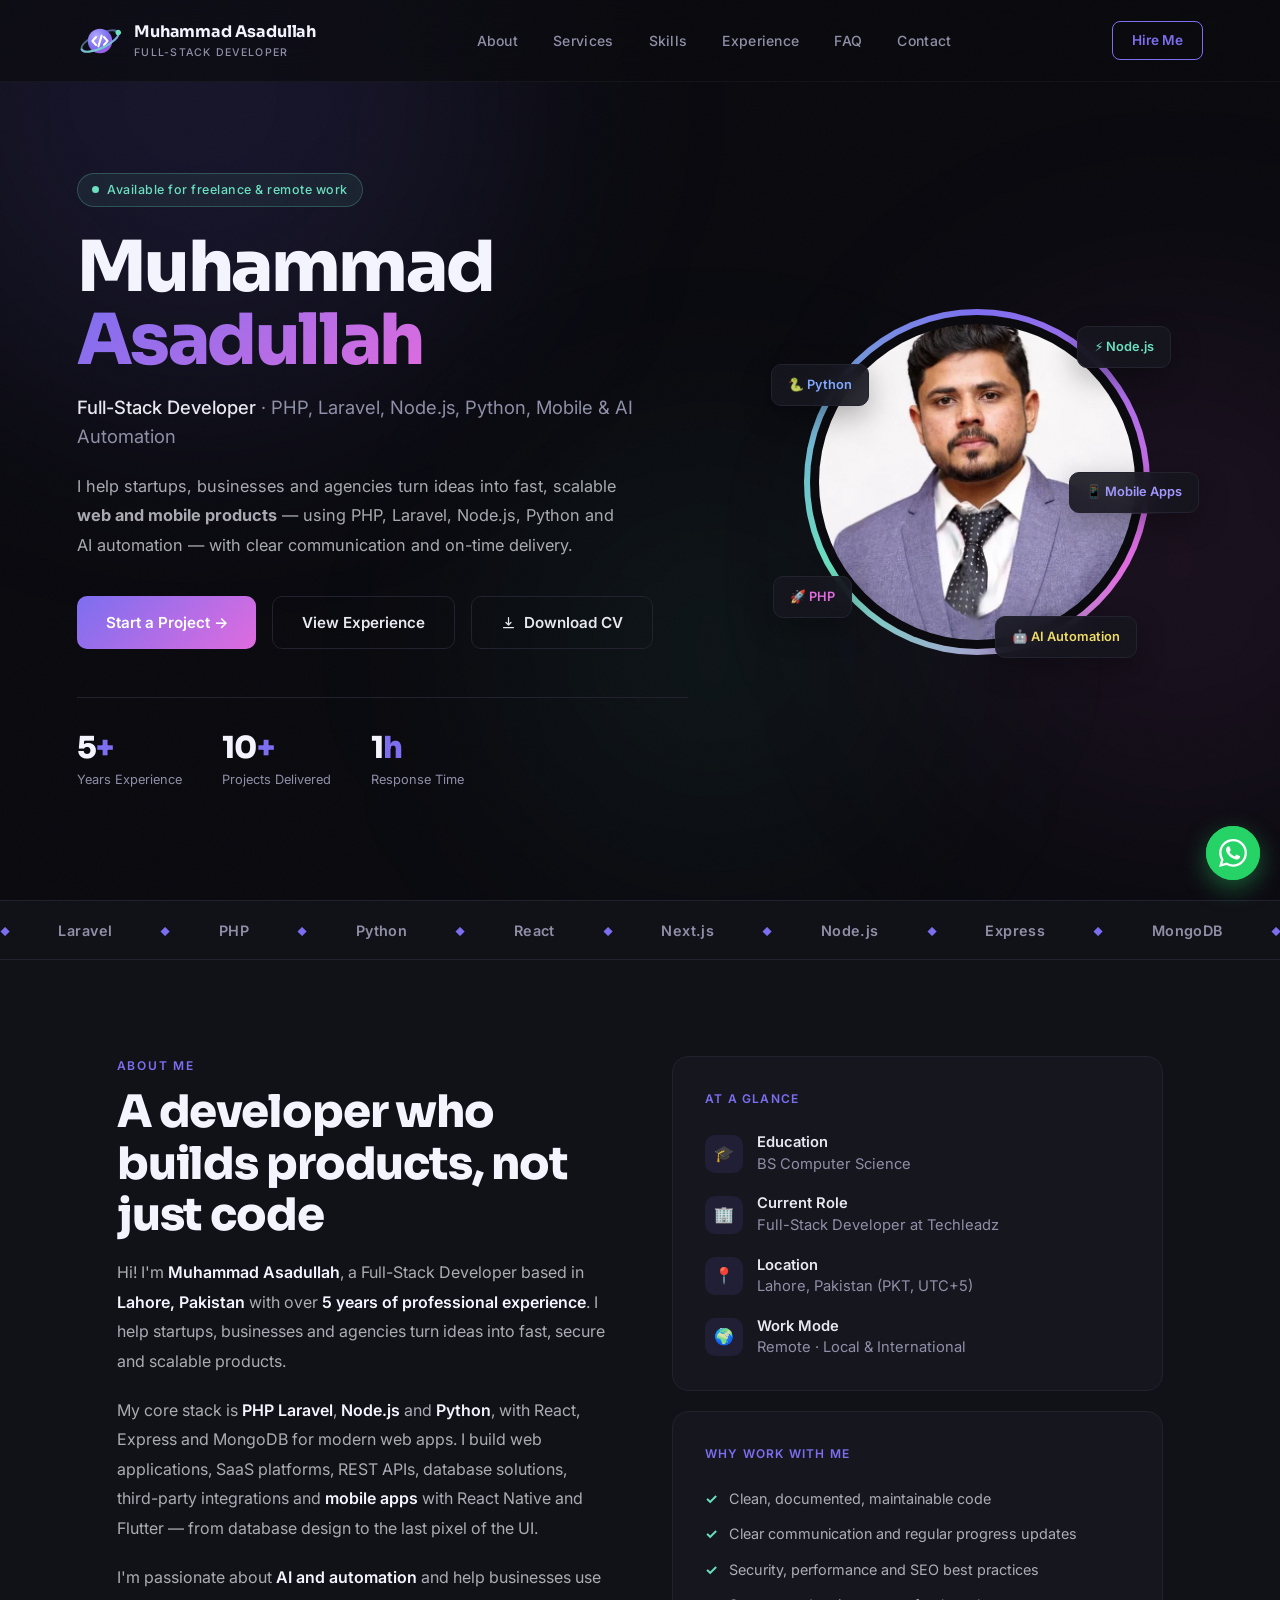
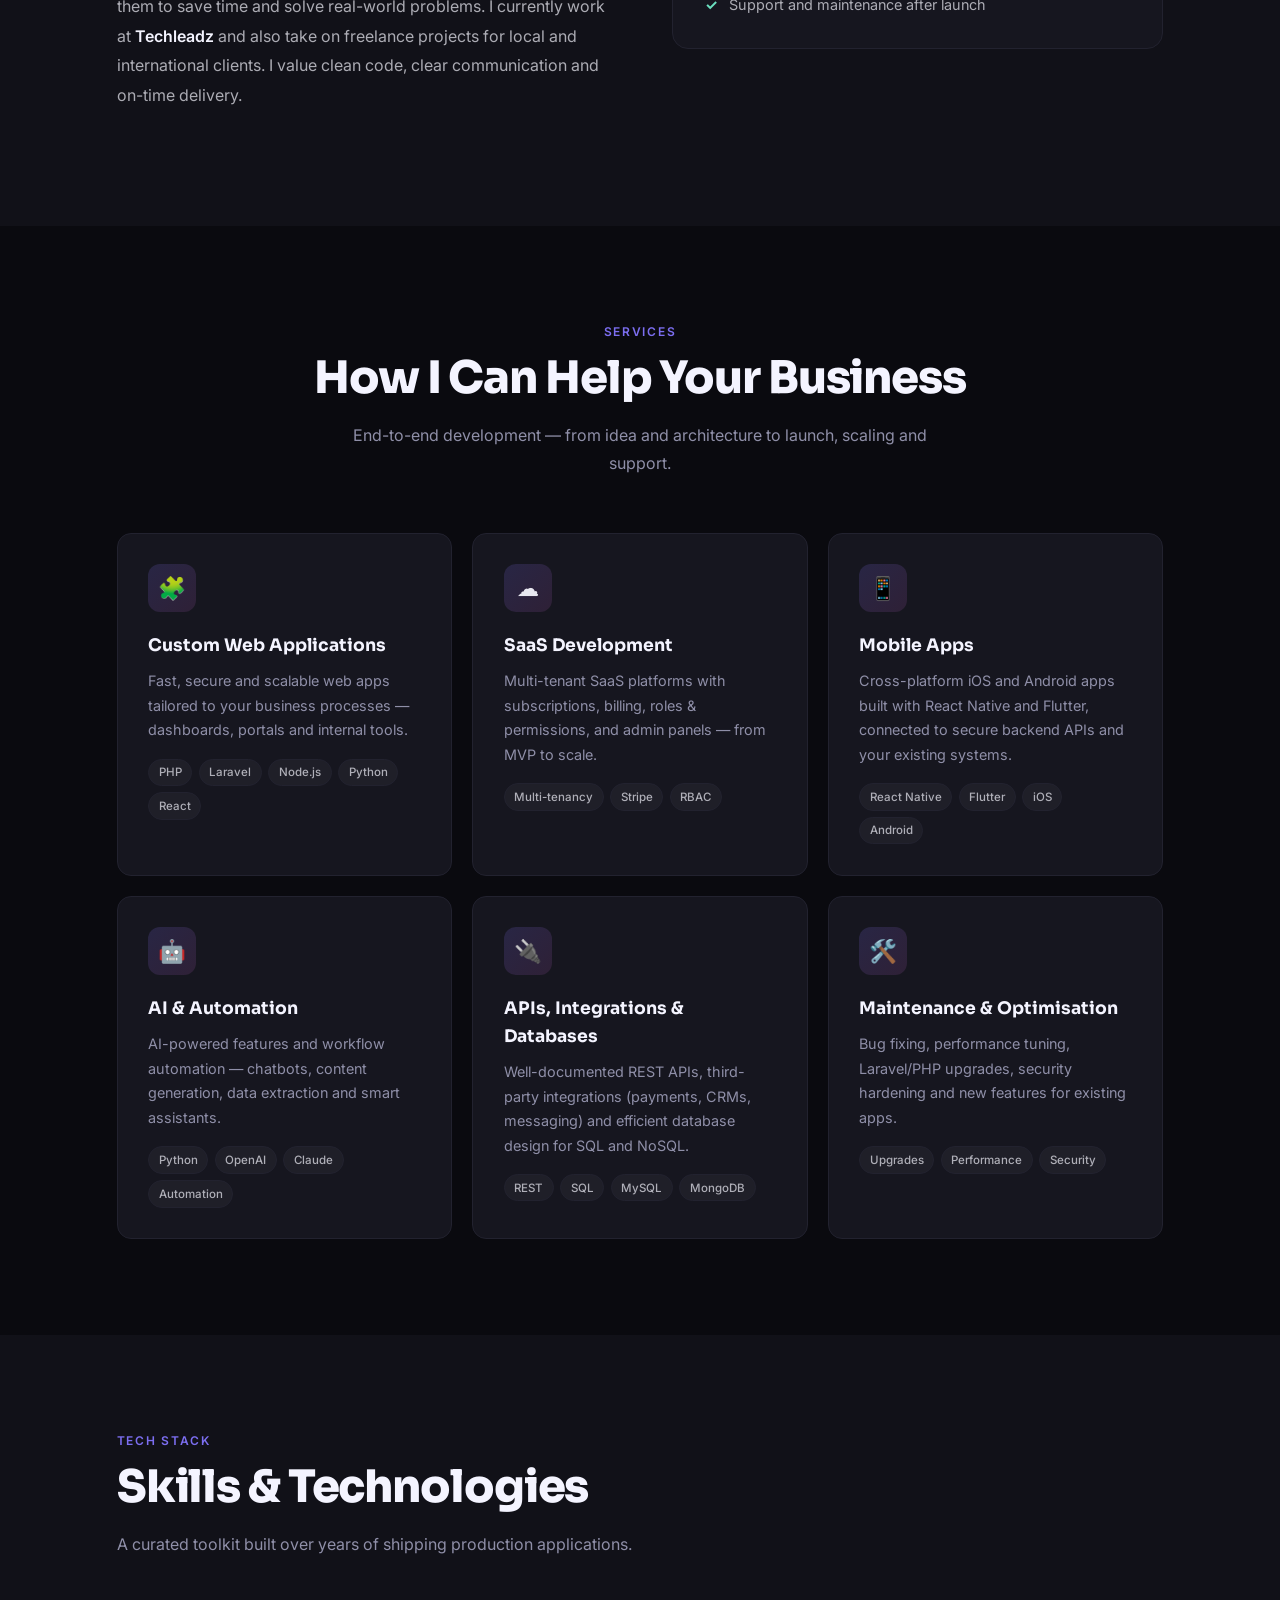
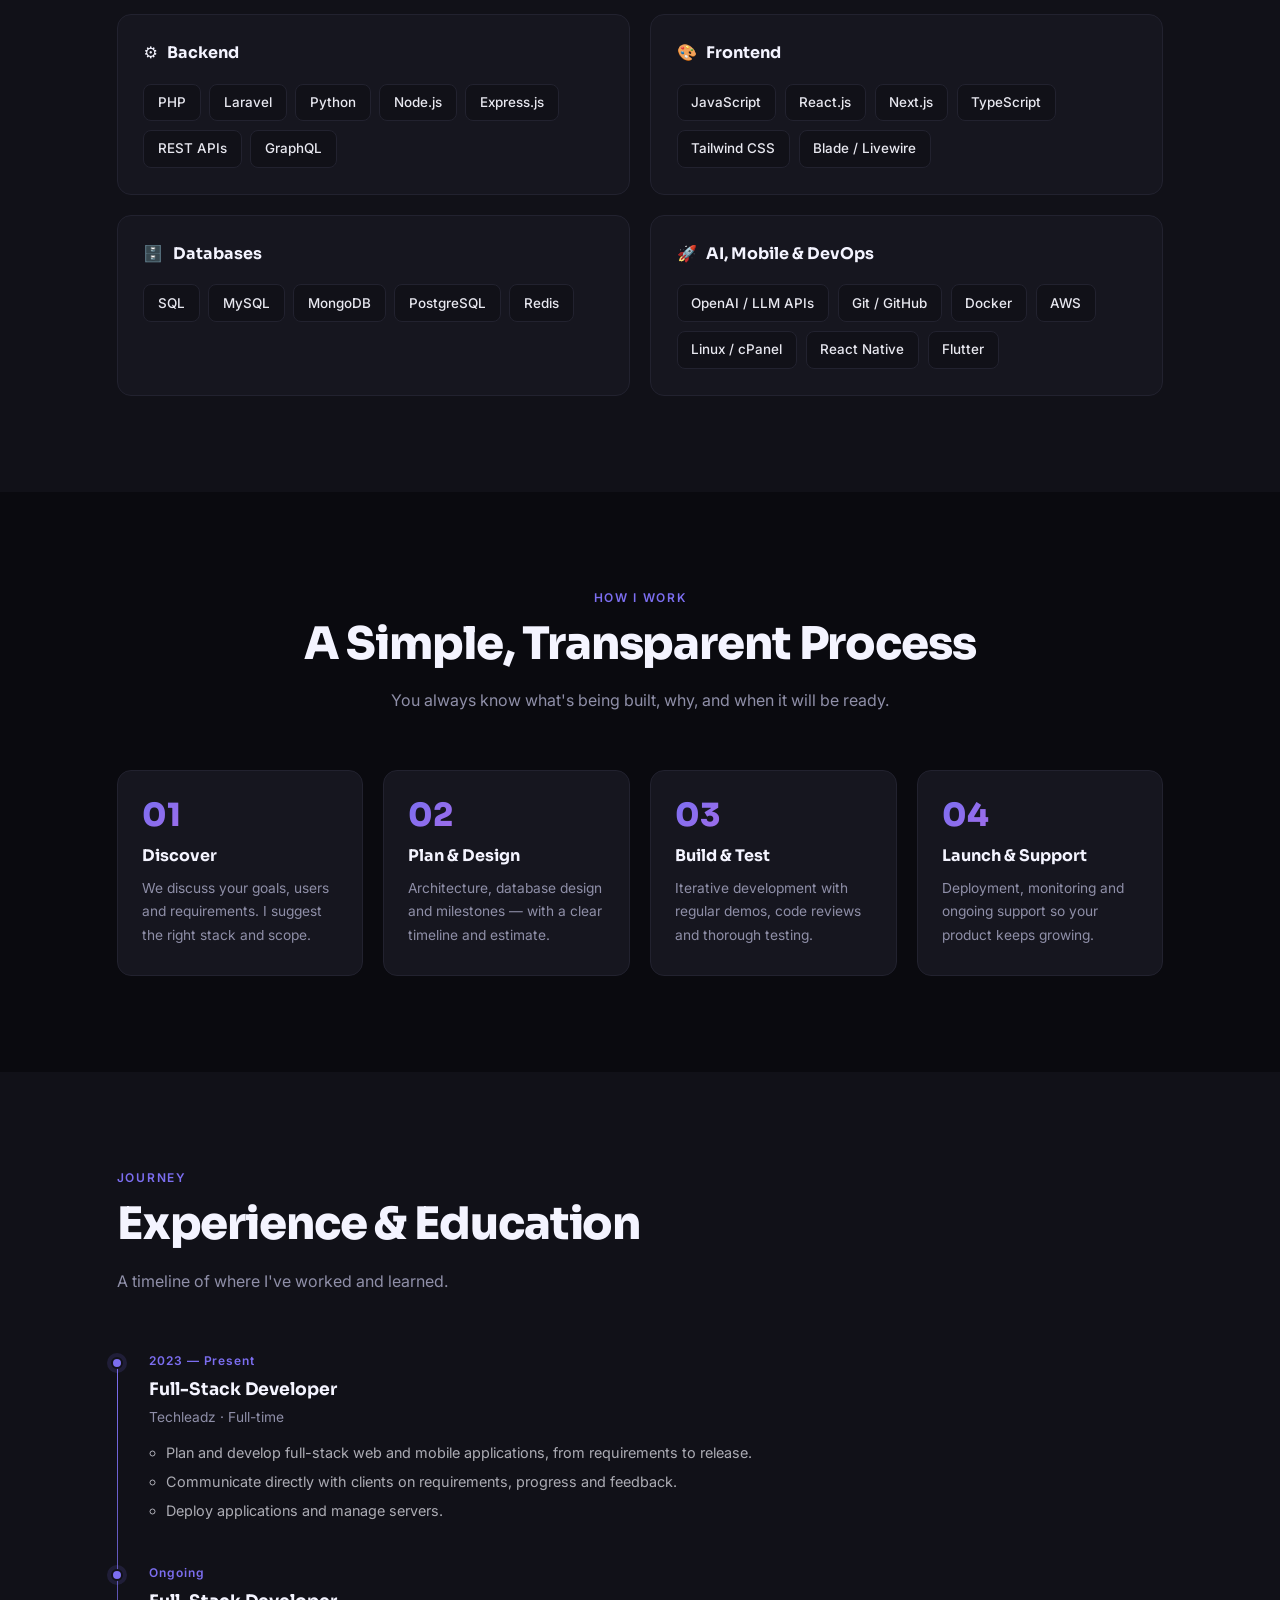
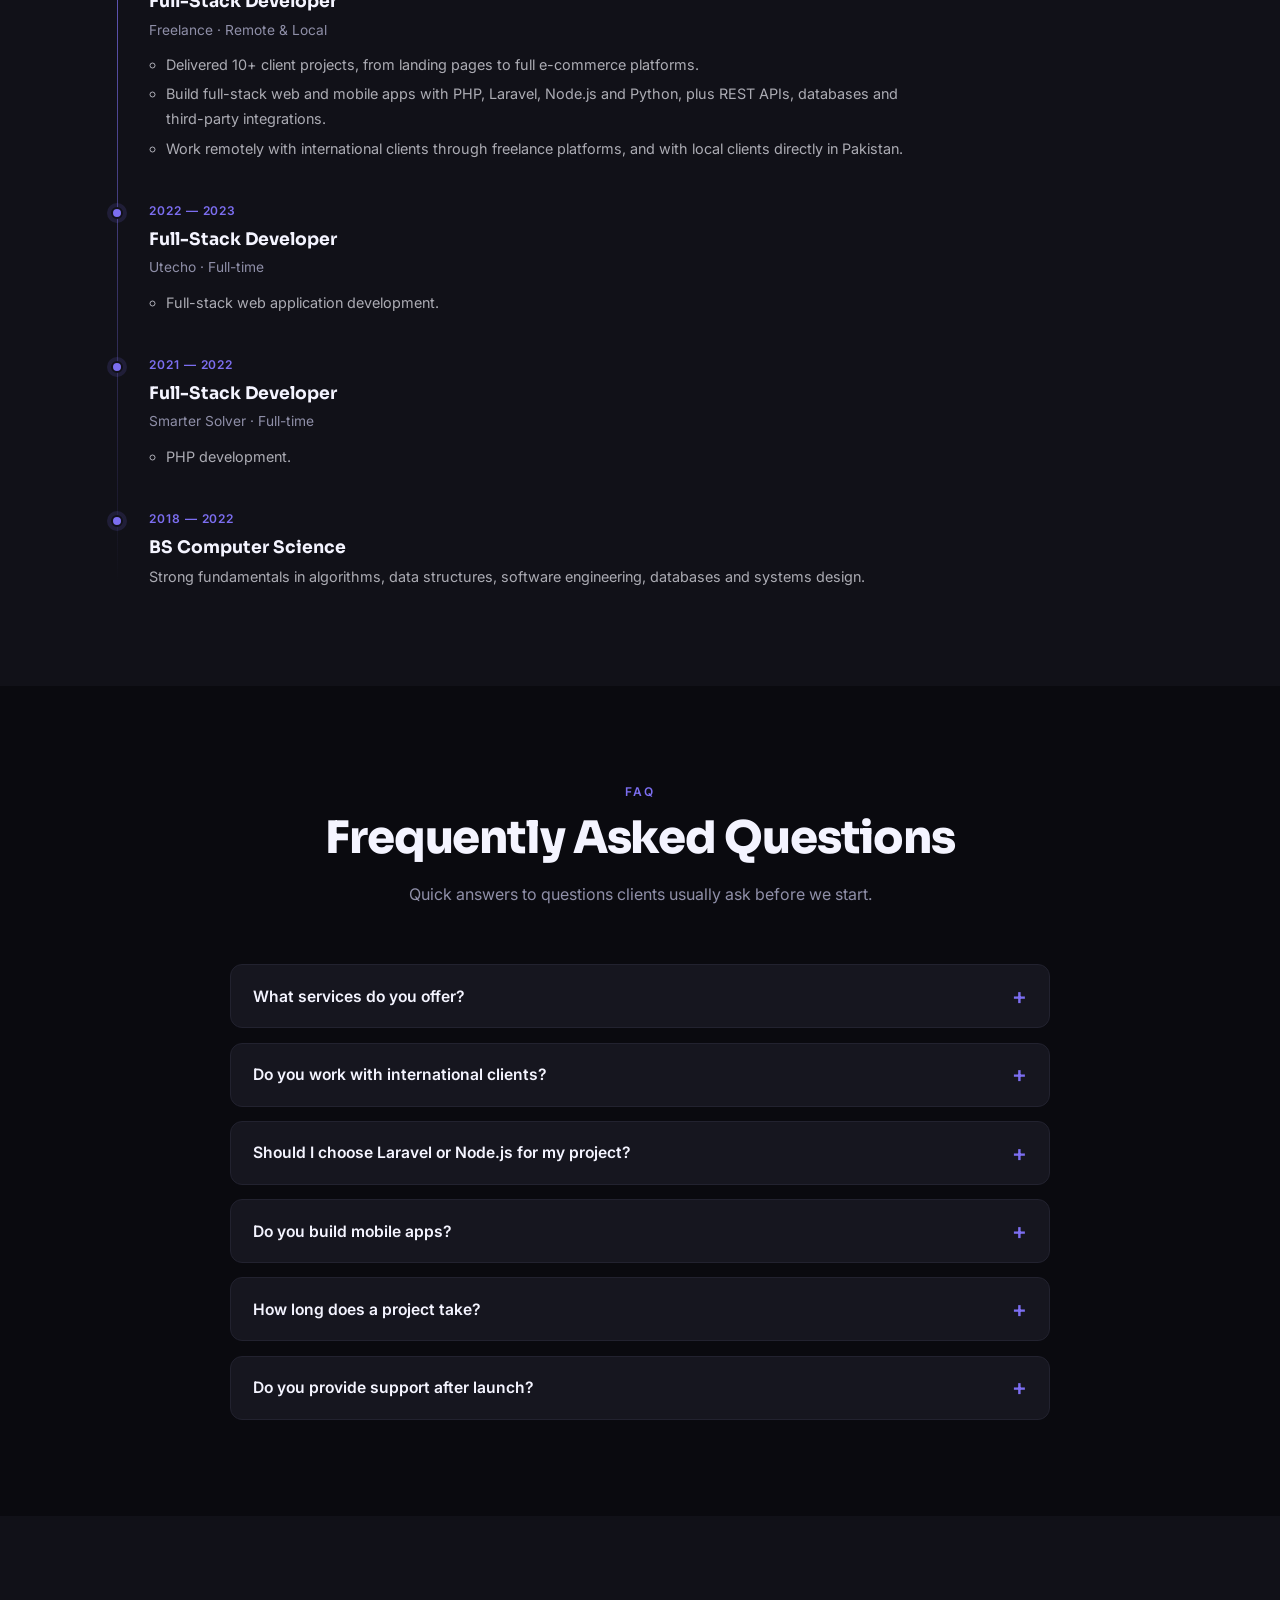
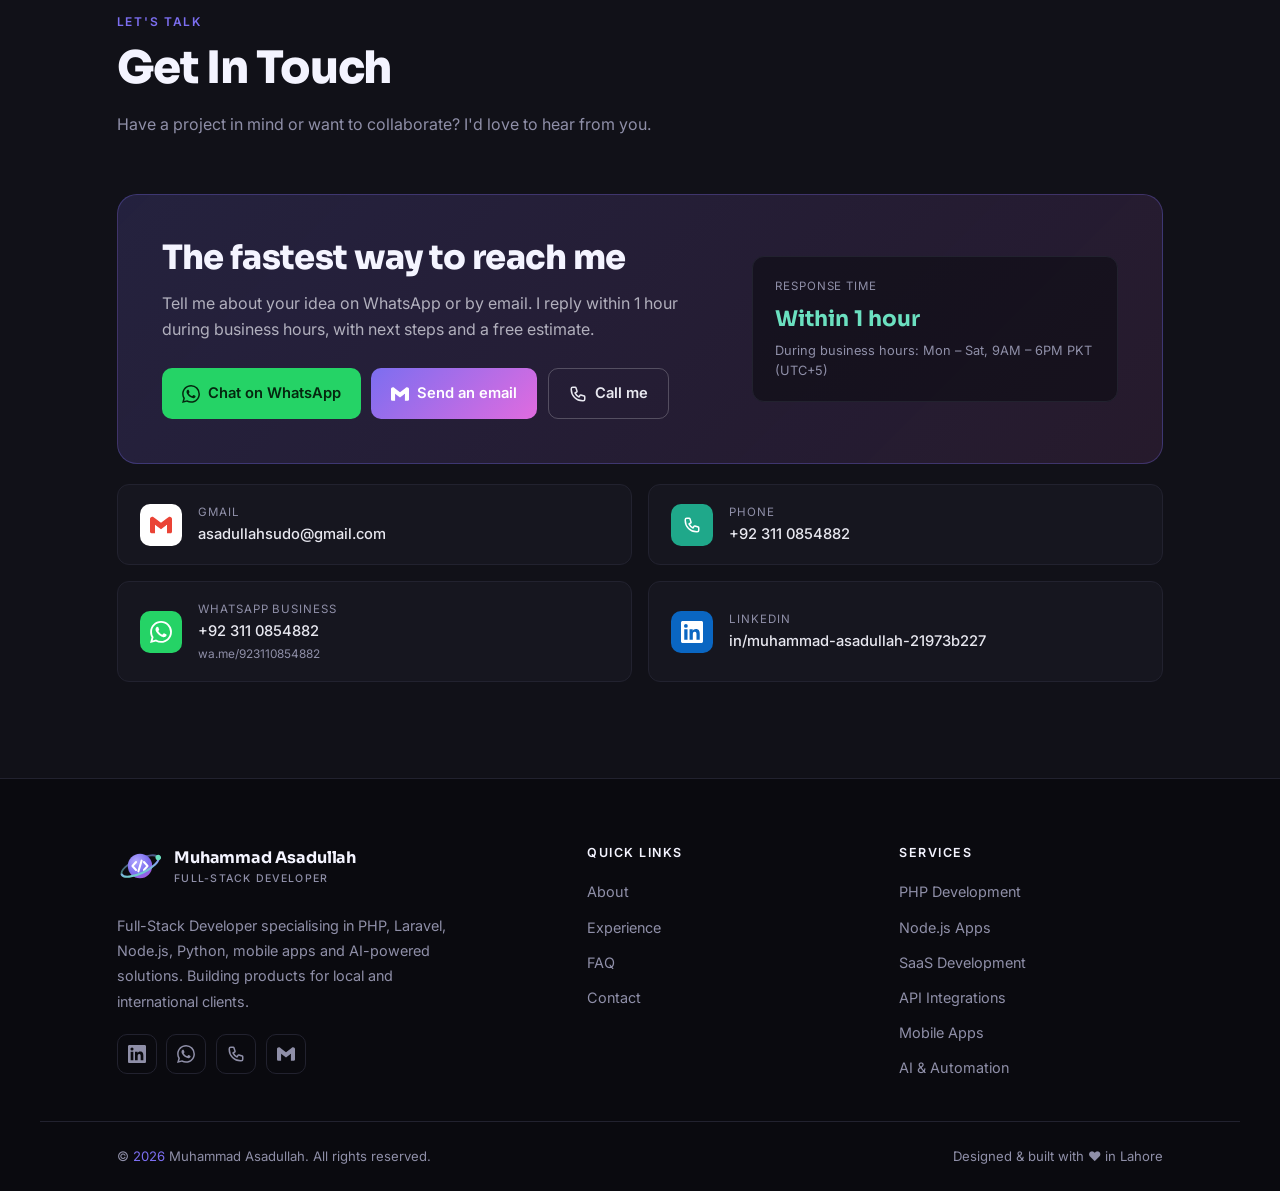
==== commit 1b397aca: "Keep only LinkedIn, Gmail and WhatsApp as contact/social links - Remove the "Find me online" grid; L" ====
--- a/index.html
+++ b/index.html
@@ -3,7 +3,7 @@
 <head>
   <meta charset="UTF-8" />
   <meta name="viewport" content="width=device-width, initial-scale=1.0" />
-  <meta name="site-version" content="202610310556" />
+  <meta name="site-version" content="202610311150" />
 
   <!-- ── Primary SEO ── -->
   <title>Muhammad Asadullah | PHP, Laravel &amp; Node.js Developer in Lahore</title>
@@ -20,7 +20,7 @@
   <meta property="og:title" content="Muhammad Asadullah | Full-Stack PHP, Laravel & Node.js Developer" />
   <meta property="og:description" content="I help startups, businesses and agencies turn ideas into fast, scalable web and mobile products with PHP, Laravel, Node.js, Python and AI automation." />
   <meta property="og:url" content="https://muhammadasadullah.com/" />
-  <meta property="og:image" content="https://muhammadasadullah.com/images/og-image.png?v=202610310556" />
+  <meta property="og:image" content="https://muhammadasadullah.com/images/og-image.png?v=202610311150" />
   <meta property="og:image:width" content="1200" />
   <meta property="og:image:height" content="630" />
   <meta property="og:image:alt" content="Muhammad Asadullah — Full-Stack Developer" />
@@ -30,17 +30,15 @@
 
   <!-- ── Twitter / X ── -->
   <meta name="twitter:card" content="summary_large_image" />
-  <meta name="twitter:site" content="@masadullah678" />
-  <meta name="twitter:creator" content="@masadullah678" />
   <meta name="twitter:title" content="Muhammad Asadullah | Full-Stack PHP, Laravel & Node.js Developer" />
   <meta name="twitter:description" content="Scalable web, mobile and AI products: PHP, Laravel, Node.js, Python and automation for startups and businesses." />
-  <meta name="twitter:image" content="https://muhammadasadullah.com/images/og-image.png?v=202610310556" />
+  <meta name="twitter:image" content="https://muhammadasadullah.com/images/og-image.png?v=202610311150" />
 
   <!-- ── Icons & manifest ── -->
-  <link rel="icon" href="favicon.svg?v=202610310556" type="image/svg+xml" />
-  <link rel="icon" href="images/favicon-32.png?v=202610310556" type="image/png" sizes="32x32" />
-  <link rel="apple-touch-icon" href="images/apple-touch-icon.png?v=202610310556" />
-  <link rel="manifest" href="site.webmanifest?v=202610310556" />
+  <link rel="icon" href="favicon.svg?v=202610311150" type="image/svg+xml" />
+  <link rel="icon" href="images/favicon-32.png?v=202610311150" type="image/png" sizes="32x32" />
+  <link rel="apple-touch-icon" href="images/apple-touch-icon.png?v=202610311150" />
+  <link rel="manifest" href="site.webmanifest?v=202610311150" />
 
   <!-- ── Fonts ── -->
   <link rel="preconnect" href="https://fonts.googleapis.com" />
@@ -83,11 +81,7 @@
         "address": { "@type": "PostalAddress", "addressLocality": "Lahore", "addressCountry": "PK" },
         "knowsAbout": ["PHP", "Laravel", "Python", "JavaScript", "TypeScript", "React", "Next.js", "Node.js", "Express.js", "MongoDB", "SQL", "MySQL", "PostgreSQL", "REST APIs", "SaaS development", "Third-party API integrations", "AI integration", "Automation", "React Native", "Flutter", "Mobile app development"],
         "sameAs": [
-          "https://www.linkedin.com/in/muhammad-asadullah-21973b227/",
-          "https://github.com/asadullahlabs",
-          "https://www.instagram.com/masadullah678",
-          "https://www.facebook.com/masadullah678",
-          "https://x.com/masadullah678"
+          "https://www.linkedin.com/in/muhammad-asadullah-21973b227/"
         ]
       },
       {
@@ -547,11 +541,11 @@
     .contact-actions .btn { padding: 0.8rem 1.25rem; font-size: 0.92rem; }
     .contact-hero .btn-secondary { border-color: rgba(255,255,255,0.22); }
     .contact-hero .response-card { background: rgba(10,10,15,0.55); }
-    .contact-cards { display: grid; grid-template-columns: repeat(3, 1fr); gap: 1rem; margin-top: 1.25rem; }
+    .contact-cards { display: grid; grid-template-columns: repeat(2, 1fr); gap: 1rem; margin-top: 1.25rem; }
     @media (max-width: 960px) {
       .contact-hero { grid-template-columns: 1fr; padding: 2rem 1.5rem; gap: 1.75rem; }
-      .contact-cards { grid-template-columns: 1fr; }
-    }
+    }
+    @media (max-width: 640px) { .contact-cards { grid-template-columns: 1fr; } }
     @media (max-width: 480px) { .contact-actions .btn { width: 100%; } }
 
     /* Skill level labels (Advanced / Proficient / Familiar) are hidden until confirmed. Remove this rule to show them. */
@@ -762,7 +756,7 @@
         <div class="hero-cta">
           <a href="#contact" class="btn btn-primary">Start a Project →</a>
           <a href="#experience" class="btn btn-secondary">View Experience</a>
-          <a href="Muhammad-Asadullah-CV.pdf?v=202610310556" class="btn btn-secondary" download="Muhammad-Asadullah-CV.pdf">
+          <a href="Muhammad-Asadullah-CV.pdf?v=202610311150" class="btn btn-secondary" download="Muhammad-Asadullah-CV.pdf">
             <svg width="15" height="15" fill="none" viewBox="0 0 24 24" stroke="currentColor" stroke-width="2" aria-hidden="true"><path stroke-linecap="round" stroke-linejoin="round" d="M12 4v12m0 0l-4-4m4 4l4-4M4 20h16"/></svg>
             Download CV
           </a>
@@ -779,7 +773,7 @@
           <div class="avatar-ring">
             <div class="avatar-inner">
               <span class="avatar-initials gradient-text" aria-hidden="true">MA</span>
-              <img class="avatar-img" src="images/profile.webp?v=202610310556" alt="Muhammad Asadullah, Full-Stack Developer" width="316" height="316" fetchpriority="high" decoding="async" onerror="this.remove()" />
+              <img class="avatar-img" src="images/profile.webp?v=202610311150" alt="Muhammad Asadullah, Full-Stack Developer" width="316" height="316" fetchpriority="high" decoding="async" onerror="this.remove()" />
             </div>
           </div>
           <div class="float-badge b1" aria-hidden="true">⚡ Node.js</div>
@@ -1288,34 +1282,12 @@
             <div class="contact-card-icon ic-whatsapp" aria-hidden="true"><svg width="22" height="22" viewBox="0 0 24 24" fill="currentColor" aria-hidden="true"><path d="M17.472 14.382c-.297-.149-1.758-.867-2.03-.967-.273-.099-.471-.148-.67.15-.197.297-.767.966-.94 1.164-.173.199-.347.223-.644.075-.297-.15-1.255-.463-2.39-1.475-.883-.788-1.48-1.761-1.653-2.059-.173-.297-.018-.458.13-.606.134-.133.298-.347.446-.52.149-.174.198-.298.298-.497.099-.198.05-.371-.025-.52-.075-.149-.669-1.612-.916-2.207-.242-.579-.487-.5-.669-.51-.173-.008-.371-.01-.57-.01-.198 0-.52.074-.792.372-.272.297-1.04 1.016-1.04 2.479 0 1.462 1.065 2.875 1.213 3.074.149.198 2.096 3.2 5.077 4.487.709.306 1.262.489 1.694.625.712.227 1.36.195 1.871.118.571-.085 1.758-.719 2.006-1.413.248-.694.248-1.289.173-1.413-.074-.124-.272-.198-.57-.347m-5.421 7.403h-.004a9.87 9.87 0 01-5.031-1.378l-.361-.214-3.741.982.998-3.648-.235-.374a9.86 9.86 0 01-1.51-5.26c.001-5.45 4.436-9.884 9.888-9.884 2.64 0 5.122 1.03 6.988 2.898a9.825 9.825 0 012.893 6.994c-.003 5.45-4.437 9.884-9.885 9.884m8.413-18.297A11.815 11.815 0 0012.05 0C5.495 0 .16 5.335.157 11.892c0 2.096.547 4.142 1.588 5.945L.057 24l6.305-1.654a11.882 11.882 0 005.683 1.448h.005c6.554 0 11.89-5.335 11.893-11.893a11.821 11.821 0 00-3.48-8.413z"/></svg></div>
             <div><div class="contact-card-label">WhatsApp Business</div><div class="contact-card-value">+92 311 0854882</div><div class="contact-card-link">wa.me/923110854882</div></div>
           </a>
-      </div>
-
-      <div class="social-block fade-up">
-        <h3 class="social-title">Find me online</h3>
-        <p class="social-sub">My official profiles. Click any card to open it.</p>
-        <div class="social-grid">
-          <a class="social-card" href="https://www.linkedin.com/in/muhammad-asadullah-21973b227/" target="_blank" rel="noopener noreferrer me">
-            <span class="brand-ic ic-linkedin" aria-hidden="true"><svg width="22" height="22" viewBox="0 0 24 24" fill="currentColor" aria-hidden="true"><path d="M20.45 20.45h-3.56v-5.57c0-1.33-.02-3.04-1.85-3.04-1.86 0-2.14 1.45-2.14 2.94v5.67H9.34V9h3.42v1.56h.05c.48-.9 1.64-1.85 3.37-1.85 3.6 0 4.27 2.37 4.27 5.46v6.28zM5.34 7.43a2.06 2.06 0 110-4.13 2.06 2.06 0 010 4.13zM7.12 20.45H3.56V9h3.56v11.45zM22.22 0H1.77C.79 0 0 .77 0 1.73v20.54C0 23.23.79 24 1.77 24h20.45c.98 0 1.78-.77 1.78-1.73V1.73C24 .77 23.2 0 22.22 0z"/></svg></span>
-            <span class="social-text"><strong>LinkedIn</strong><span>linkedin.com/in/muhammad-asadullah-21973b227</span></span>
+          <a href="https://www.linkedin.com/in/muhammad-asadullah-21973b227/" target="_blank" rel="noopener noreferrer me" class="contact-card">
+            <div class="contact-card-icon ic-linkedin" aria-hidden="true"><svg width="22" height="22" viewBox="0 0 24 24" fill="currentColor" aria-hidden="true"><path d="M20.45 20.45h-3.56v-5.57c0-1.33-.02-3.04-1.85-3.04-1.86 0-2.14 1.45-2.14 2.94v5.67H9.34V9h3.42v1.56h.05c.48-.9 1.64-1.85 3.37-1.85 3.6 0 4.27 2.37 4.27 5.46v6.28zM5.34 7.43a2.06 2.06 0 110-4.13 2.06 2.06 0 010 4.13zM7.12 20.45H3.56V9h3.56v11.45zM22.22 0H1.77C.79 0 0 .77 0 1.73v20.54C0 23.23.79 24 1.77 24h20.45c.98 0 1.78-.77 1.78-1.73V1.73C24 .77 23.2 0 22.22 0z"/></svg></div>
+            <div><div class="contact-card-label">LinkedIn</div><div class="contact-card-value">in/muhammad-asadullah-21973b227</div></div>
           </a>
-          <a class="social-card" href="https://github.com/asadullahlabs" target="_blank" rel="noopener noreferrer me">
-            <span class="brand-ic ic-github" aria-hidden="true"><svg width="22" height="22" viewBox="0 0 24 24" fill="currentColor" aria-hidden="true"><path d="M12 .3a12 12 0 00-3.8 23.38c.6.12.83-.26.83-.57v-2c-3.34.72-4.04-1.61-4.04-1.61-.55-1.39-1.34-1.76-1.34-1.76-1.08-.74.09-.73.09-.73 1.2.09 1.83 1.24 1.83 1.24 1.07 1.83 2.8 1.3 3.49 1 .1-.78.42-1.31.76-1.61-2.67-.3-5.47-1.33-5.47-5.93 0-1.31.47-2.38 1.24-3.22-.13-.3-.54-1.52.1-3.18 0 0 1-.32 3.3 1.23a11.5 11.5 0 016 0c2.28-1.55 3.29-1.23 3.29-1.23.64 1.66.24 2.88.12 3.18a4.65 4.65 0 011.23 3.22c0 4.61-2.8 5.63-5.48 5.92.42.36.81 1.1.81 2.22v3.29c0 .32.21.7.82.58A12 12 0 0012 .3"/></svg></span>
-            <span class="social-text"><strong>GitHub</strong><span>github.com/asadullahlabs</span></span>
-          </a>
-          <a class="social-card" href="https://www.instagram.com/masadullah678" target="_blank" rel="noopener noreferrer me">
-            <span class="brand-ic ic-instagram" aria-hidden="true"><svg width="22" height="22" viewBox="0 0 24 24" fill="currentColor" aria-hidden="true"><path d="M12 2.16c3.2 0 3.58.01 4.85.07 3.25.15 4.77 1.69 4.92 4.92.06 1.27.07 1.65.07 4.85s-.01 3.58-.07 4.85c-.15 3.23-1.66 4.77-4.92 4.92-1.27.06-1.64.07-4.85.07s-3.58-.01-4.85-.07c-3.26-.15-4.77-1.7-4.92-4.92C2.17 15.58 2.16 15.2 2.16 12s.01-3.58.07-4.85C2.38 3.92 3.9 2.38 7.15 2.23 8.42 2.17 8.8 2.16 12 2.16zM12 0C8.74 0 8.33.01 7.05.07 2.7.27.27 2.69.07 7.05.01 8.33 0 8.74 0 12s.01 3.67.07 4.95c.2 4.36 2.62 6.78 6.98 6.98C8.33 23.99 8.74 24 12 24s3.67-.01 4.95-.07c4.35-.2 6.78-2.62 6.98-6.98.06-1.28.07-1.69.07-4.95s-.01-3.67-.07-4.95c-.2-4.35-2.62-6.78-6.98-6.98C15.67.01 15.26 0 12 0zm0 5.84a6.16 6.16 0 100 12.32 6.16 6.16 0 000-12.32zM12 16a4 4 0 110-8 4 4 0 010 8zm6.4-11.85a1.44 1.44 0 100 2.88 1.44 1.44 0 000-2.88z"/></svg></span>
-            <span class="social-text"><strong>Instagram</strong><span>instagram.com/masadullah678</span></span>
-          </a>
-          <a class="social-card" href="https://www.facebook.com/masadullah678" target="_blank" rel="noopener noreferrer me">
-            <span class="brand-ic ic-facebook" aria-hidden="true"><svg width="22" height="22" viewBox="0 0 24 24" fill="currentColor" aria-hidden="true"><path d="M24 12.07C24 5.41 18.63 0 12 0S0 5.4 0 12.07C0 18.1 4.39 23.1 10.13 24v-8.44H7.08v-3.49h3.04V9.41c0-3.02 1.8-4.7 4.54-4.7 1.31 0 2.68.24 2.68.24v2.97h-1.5c-1.5 0-1.96.93-1.96 1.89v2.26h3.32l-.53 3.5h-2.8V24C19.62 23.1 24 18.1 24 12.07"/></svg></span>
-            <span class="social-text"><strong>Facebook</strong><span>facebook.com/masadullah678</span></span>
-          </a>
-          <a class="social-card" href="https://x.com/masadullah678" target="_blank" rel="noopener noreferrer me">
-            <span class="brand-ic ic-x" aria-hidden="true"><svg width="19" height="19" viewBox="0 0 24 24" fill="currentColor" aria-hidden="true"><path d="M18.9 1.15h3.68l-8.04 9.19L24 22.85h-7.4l-5.8-7.58-6.64 7.58H.47l8.6-9.83L0 1.15h7.59l5.24 6.93 6.07-6.93zm-1.29 19.5h2.04L6.48 3.24H4.3l13.31 17.41z"/></svg></span>
-            <span class="social-text"><strong>X (Twitter)</strong><span>x.com/masadullah678</span></span>
-          </a>
-        </div>
-      </div>
+      </div>
+
     </div>
   </section>
 
@@ -1330,18 +1302,6 @@
         <div class="socials">
           <a class="social" style="--brand:#4a9eea" href="https://www.linkedin.com/in/muhammad-asadullah-21973b227/" target="_blank" rel="noopener noreferrer me" aria-label="LinkedIn">
             <svg width="18" height="18" viewBox="0 0 24 24" fill="currentColor" aria-hidden="true"><path d="M20.45 20.45h-3.56v-5.57c0-1.33-.02-3.04-1.85-3.04-1.86 0-2.14 1.45-2.14 2.94v5.67H9.34V9h3.42v1.56h.05c.48-.9 1.64-1.85 3.37-1.85 3.6 0 4.27 2.37 4.27 5.46v6.28zM5.34 7.43a2.06 2.06 0 110-4.13 2.06 2.06 0 010 4.13zM7.12 20.45H3.56V9h3.56v11.45zM22.22 0H1.77C.79 0 0 .77 0 1.73v20.54C0 23.23.79 24 1.77 24h20.45c.98 0 1.78-.77 1.78-1.73V1.73C24 .77 23.2 0 22.22 0z"/></svg>
-          </a>
-          <a class="social" href="https://github.com/asadullahlabs" target="_blank" rel="noopener noreferrer me" aria-label="GitHub">
-            <svg width="18" height="18" viewBox="0 0 24 24" fill="currentColor" aria-hidden="true"><path d="M12 .3a12 12 0 00-3.8 23.38c.6.12.83-.26.83-.57v-2c-3.34.72-4.04-1.61-4.04-1.61-.55-1.39-1.34-1.76-1.34-1.76-1.08-.74.09-.73.09-.73 1.2.09 1.83 1.24 1.83 1.24 1.07 1.83 2.8 1.3 3.49 1 .1-.78.42-1.31.76-1.61-2.67-.3-5.47-1.33-5.47-5.93 0-1.31.47-2.38 1.24-3.22-.13-.3-.54-1.52.1-3.18 0 0 1-.32 3.3 1.23a11.5 11.5 0 016 0c2.28-1.55 3.29-1.23 3.29-1.23.64 1.66.24 2.88.12 3.18a4.65 4.65 0 011.23 3.22c0 4.61-2.8 5.63-5.48 5.92.42.36.81 1.1.81 2.22v3.29c0 .32.21.7.82.58A12 12 0 0012 .3"/></svg>
-          </a>
-          <a class="social" style="--brand:#e4405f" href="https://www.instagram.com/masadullah678" target="_blank" rel="noopener noreferrer me" aria-label="Instagram">
-            <svg width="18" height="18" viewBox="0 0 24 24" fill="currentColor" aria-hidden="true"><path d="M12 2.16c3.2 0 3.58.01 4.85.07 3.25.15 4.77 1.69 4.92 4.92.06 1.27.07 1.65.07 4.85s-.01 3.58-.07 4.85c-.15 3.23-1.66 4.77-4.92 4.92-1.27.06-1.64.07-4.85.07s-3.58-.01-4.85-.07c-3.26-.15-4.77-1.7-4.92-4.92C2.17 15.58 2.16 15.2 2.16 12s.01-3.58.07-4.85C2.38 3.92 3.9 2.38 7.15 2.23 8.42 2.17 8.8 2.16 12 2.16zM12 0C8.74 0 8.33.01 7.05.07 2.7.27.27 2.69.07 7.05.01 8.33 0 8.74 0 12s.01 3.67.07 4.95c.2 4.36 2.62 6.78 6.98 6.98C8.33 23.99 8.74 24 12 24s3.67-.01 4.95-.07c4.35-.2 6.78-2.62 6.98-6.98.06-1.28.07-1.69.07-4.95s-.01-3.67-.07-4.95c-.2-4.35-2.62-6.78-6.98-6.98C15.67.01 15.26 0 12 0zm0 5.84a6.16 6.16 0 100 12.32 6.16 6.16 0 000-12.32zM12 16a4 4 0 110-8 4 4 0 010 8zm6.4-11.85a1.44 1.44 0 100 2.88 1.44 1.44 0 000-2.88z"/></svg>
-          </a>
-          <a class="social" style="--brand:#1877f2" href="https://www.facebook.com/masadullah678" target="_blank" rel="noopener noreferrer me" aria-label="Facebook">
-            <svg width="18" height="18" viewBox="0 0 24 24" fill="currentColor" aria-hidden="true"><path d="M24 12.07C24 5.41 18.63 0 12 0S0 5.4 0 12.07C0 18.1 4.39 23.1 10.13 24v-8.44H7.08v-3.49h3.04V9.41c0-3.02 1.8-4.7 4.54-4.7 1.31 0 2.68.24 2.68.24v2.97h-1.5c-1.5 0-1.96.93-1.96 1.89v2.26h3.32l-.53 3.5h-2.8V24C19.62 23.1 24 18.1 24 12.07"/></svg>
-          </a>
-          <a class="social" style="--brand:#e8e8f0" href="https://x.com/masadullah678" target="_blank" rel="noopener noreferrer me" aria-label="X (Twitter)">
-            <svg width="16" height="16" viewBox="0 0 24 24" fill="currentColor" aria-hidden="true"><path d="M18.9 1.15h3.68l-8.04 9.19L24 22.85h-7.4l-5.8-7.58-6.64 7.58H.47l8.6-9.83L0 1.15h7.59l5.24 6.93 6.07-6.93zm-1.29 19.5h2.04L6.48 3.24H4.3l13.31 17.41z"/></svg>
           </a>
           <a class="social" style="--brand:#25d366" href="https://wa.me/923110854882?text=Hello%20Asadullah%2C%20I%20found%20your%20portfolio%20and%20would%20like%20to%20discuss%20a%20project." target="_blank" rel="noopener noreferrer" aria-label="WhatsApp"><svg width="18" height="18" viewBox="0 0 24 24" fill="currentColor" aria-hidden="true"><path d="M17.472 14.382c-.297-.149-1.758-.867-2.03-.967-.273-.099-.471-.148-.67.15-.197.297-.767.966-.94 1.164-.173.199-.347.223-.644.075-.297-.15-1.255-.463-2.39-1.475-.883-.788-1.48-1.761-1.653-2.059-.173-.297-.018-.458.13-.606.134-.133.298-.347.446-.52.149-.174.198-.298.298-.497.099-.198.05-.371-.025-.52-.075-.149-.669-1.612-.916-2.207-.242-.579-.487-.5-.669-.51-.173-.008-.371-.01-.57-.01-.198 0-.52.074-.792.372-.272.297-1.04 1.016-1.04 2.479 0 1.462 1.065 2.875 1.213 3.074.149.198 2.096 3.2 5.077 4.487.709.306 1.262.489 1.694.625.712.227 1.36.195 1.871.118.571-.085 1.758-.719 2.006-1.413.248-.694.248-1.289.173-1.413-.074-.124-.272-.198-.57-.347m-5.421 7.403h-.004a9.87 9.87 0 01-5.031-1.378l-.361-.214-3.741.982.998-3.648-.235-.374a9.86 9.86 0 01-1.51-5.26c.001-5.45 4.436-9.884 9.888-9.884 2.64 0 5.122 1.03 6.988 2.898a9.825 9.825 0 012.893 6.994c-.003 5.45-4.437 9.884-9.885 9.884m8.413-18.297A11.815 11.815 0 0012.05 0C5.495 0 .16 5.335.157 11.892c0 2.096.547 4.142 1.588 5.945L.057 24l6.305-1.654a11.882 11.882 0 005.683 1.448h.005c6.554 0 11.89-5.335 11.893-11.893a11.821 11.821 0 00-3.48-8.413z"/></svg></a>
           <a class="social" href="tel:+923110854882" aria-label="Call +92 311 0854882"><svg width="18" height="18" fill="none" viewBox="0 0 24 24" stroke="currentColor" stroke-width="2" aria-hidden="true"><path stroke-linecap="round" stroke-linejoin="round" d="M3 5a2 2 0 012-2h3.28a1 1 0 01.95.68l1.5 4.5a1 1 0 01-.5 1.2l-2.26 1.13a11 11 0 005.52 5.52l1.13-2.26a1 1 0 011.2-.5l4.5 1.5a1 1 0 01.68.95V19a2 2 0 01-2 2h-1C9.72 21 3 14.28 3 6V5z"/></svg></a>
@@ -1511,7 +1471,7 @@
     // ── Auto cache-busting ──
     // scripts/bump-version.py stamps SITE_VERSION and version.json on every update. If the page in the
     // visitor's cache is older than version.json, it silently refreshes itself (once) — no hard reload needed.
-    const SITE_VERSION = '202610310556';
+    const SITE_VERSION = '202610311150';
     (async () => {
       try {
         const res = await fetch('version.json?t=' + Date.now(), { cache: 'no-store' });
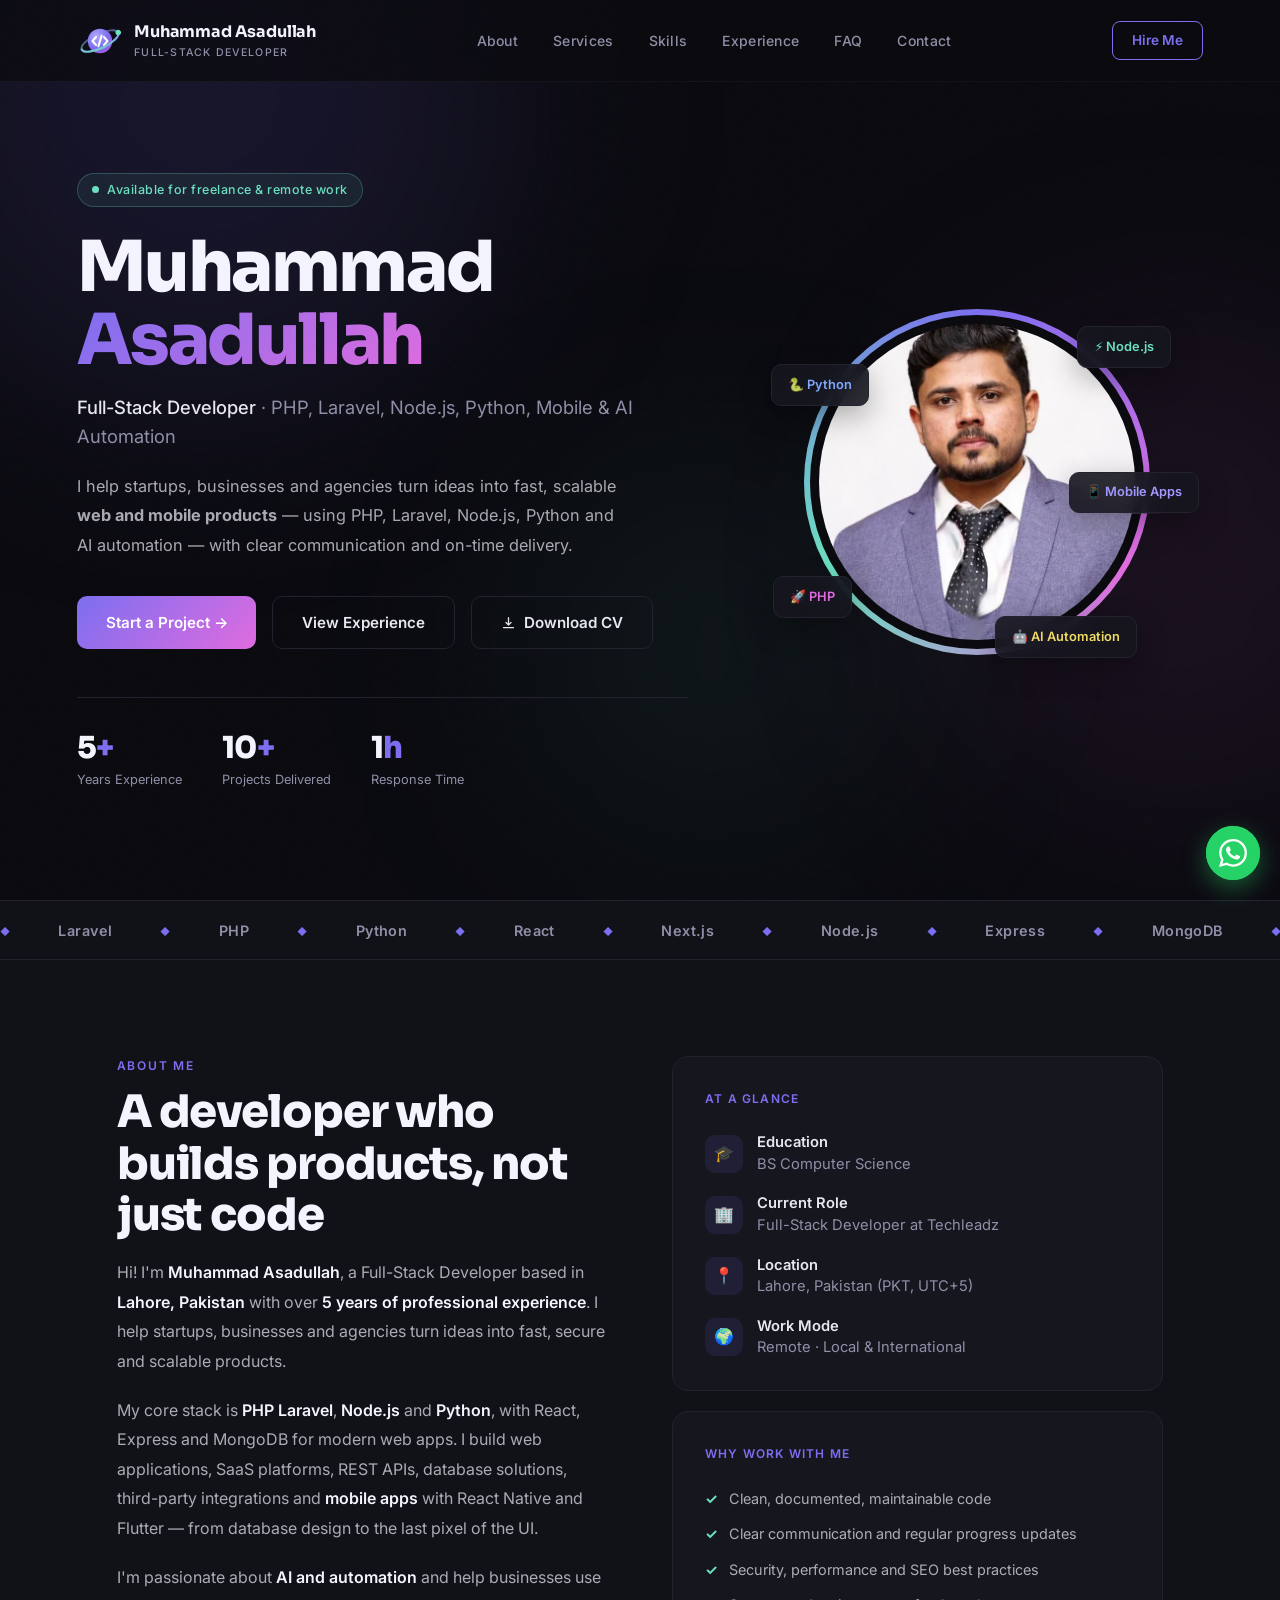
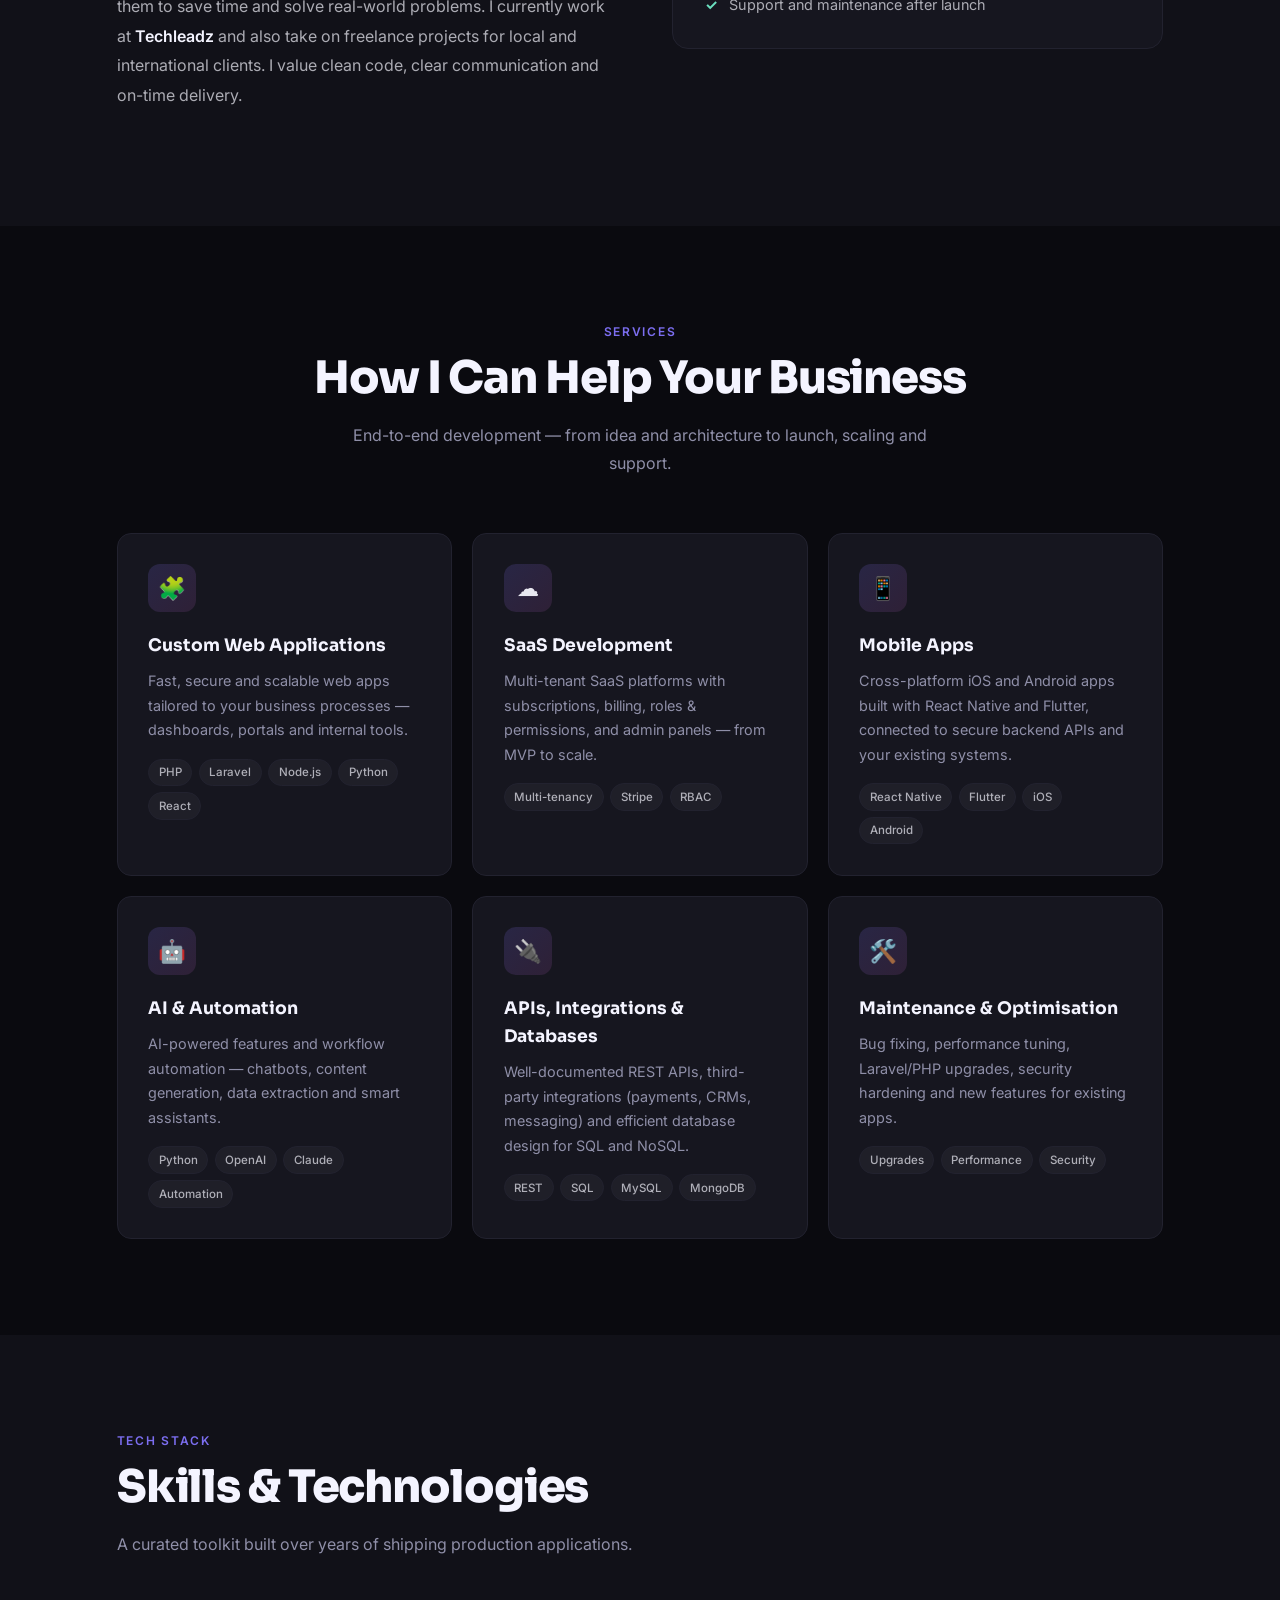
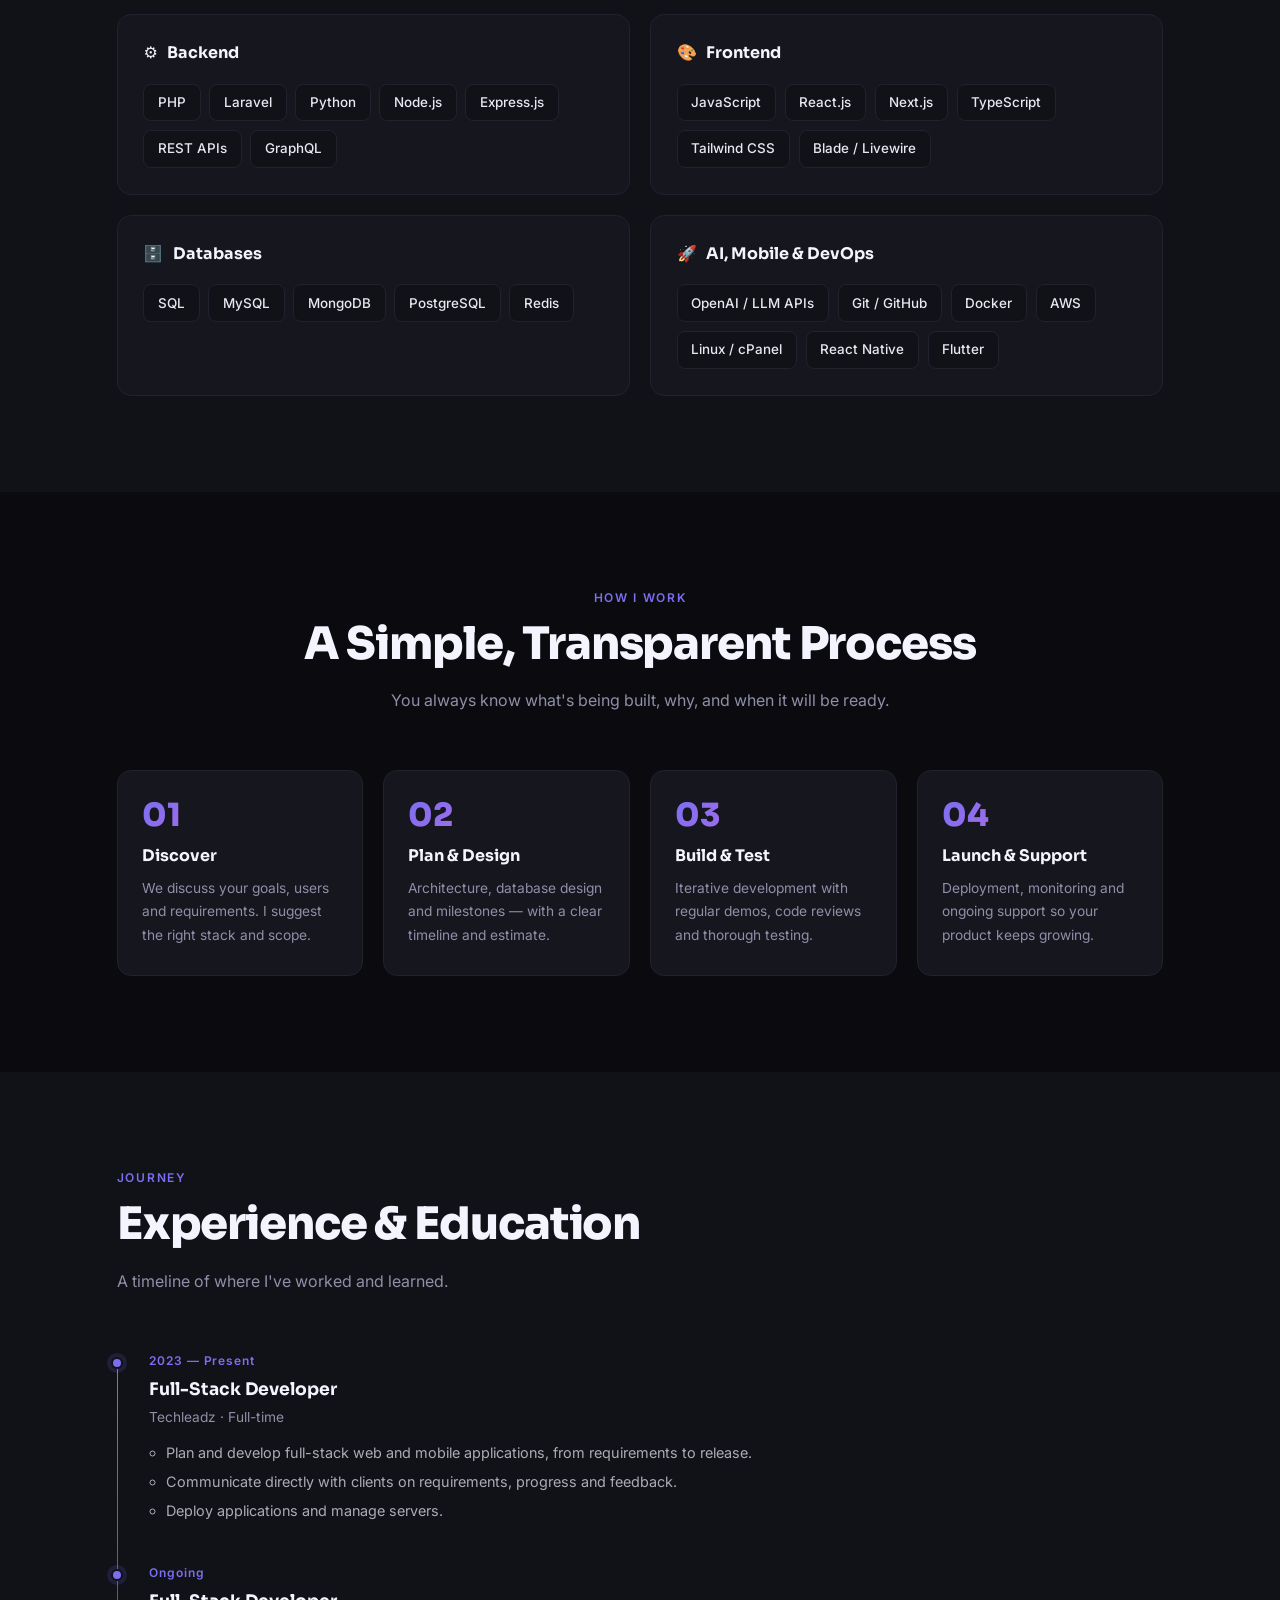
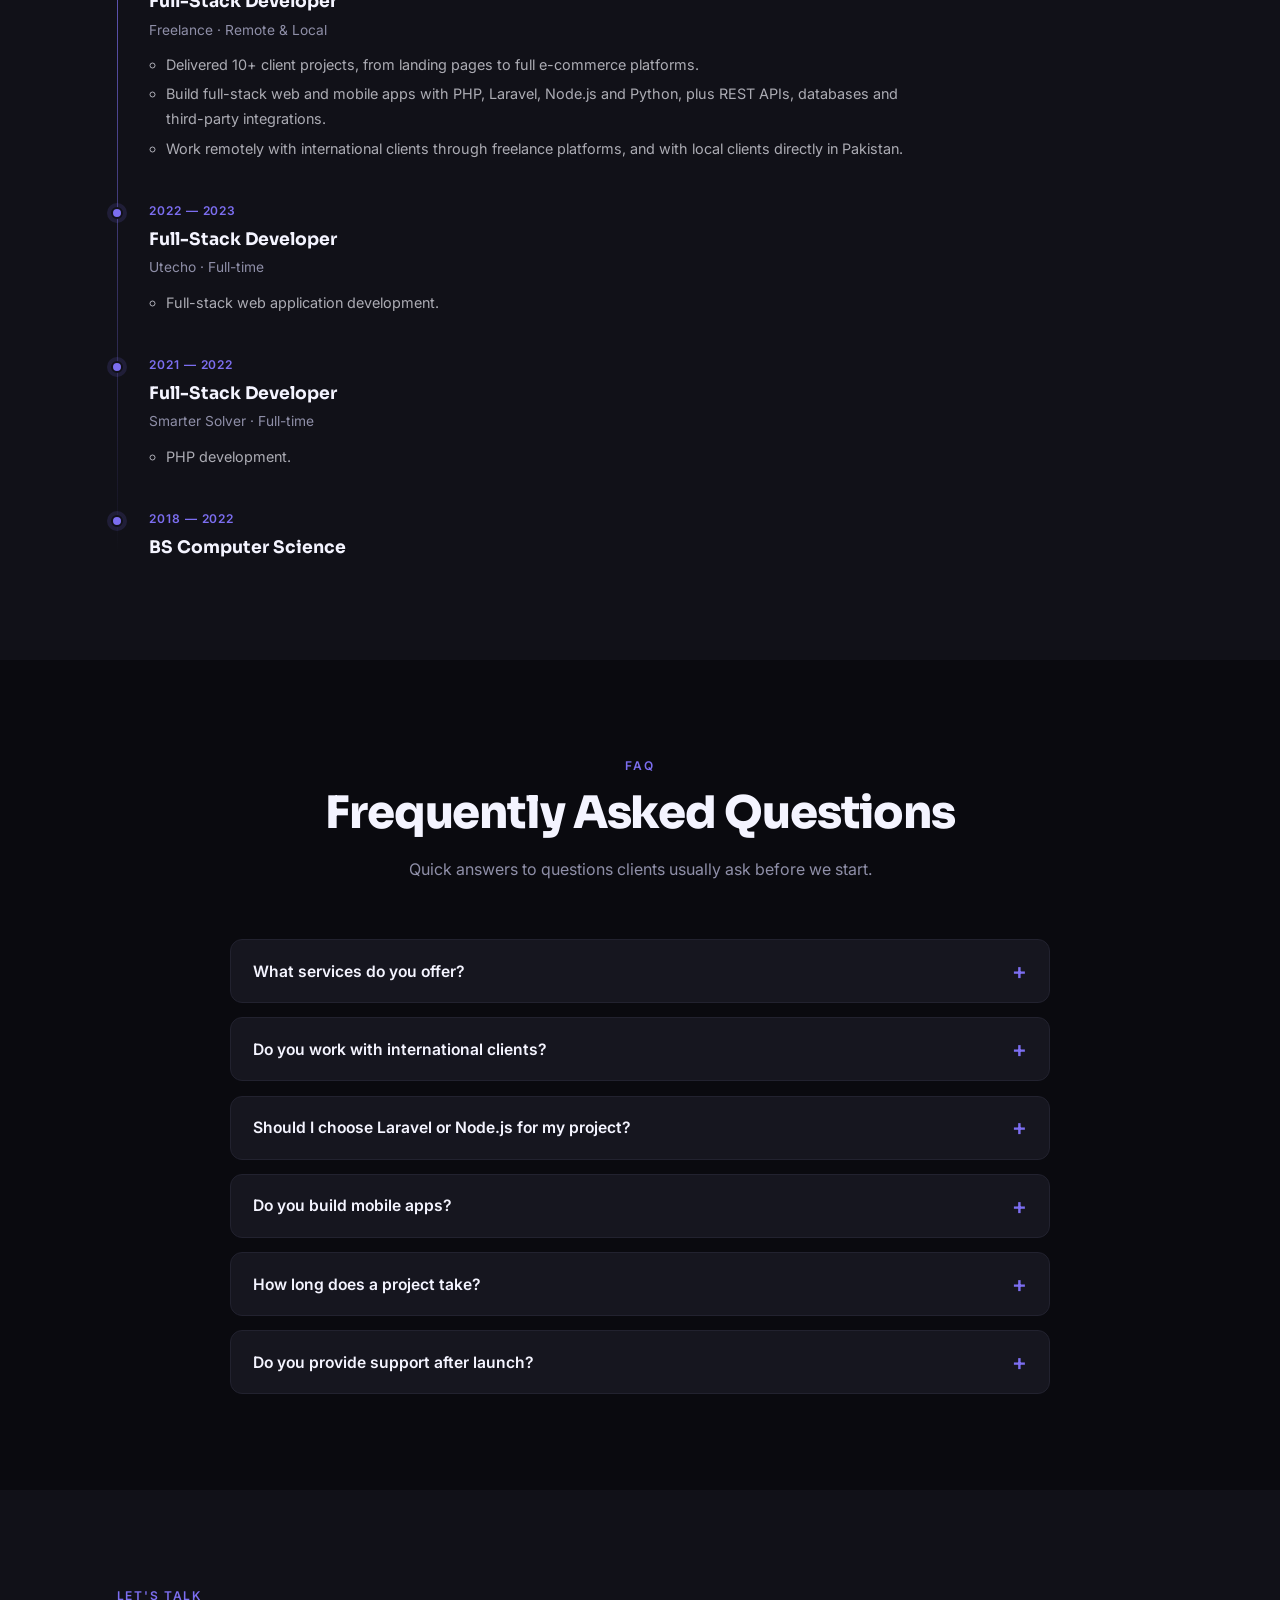
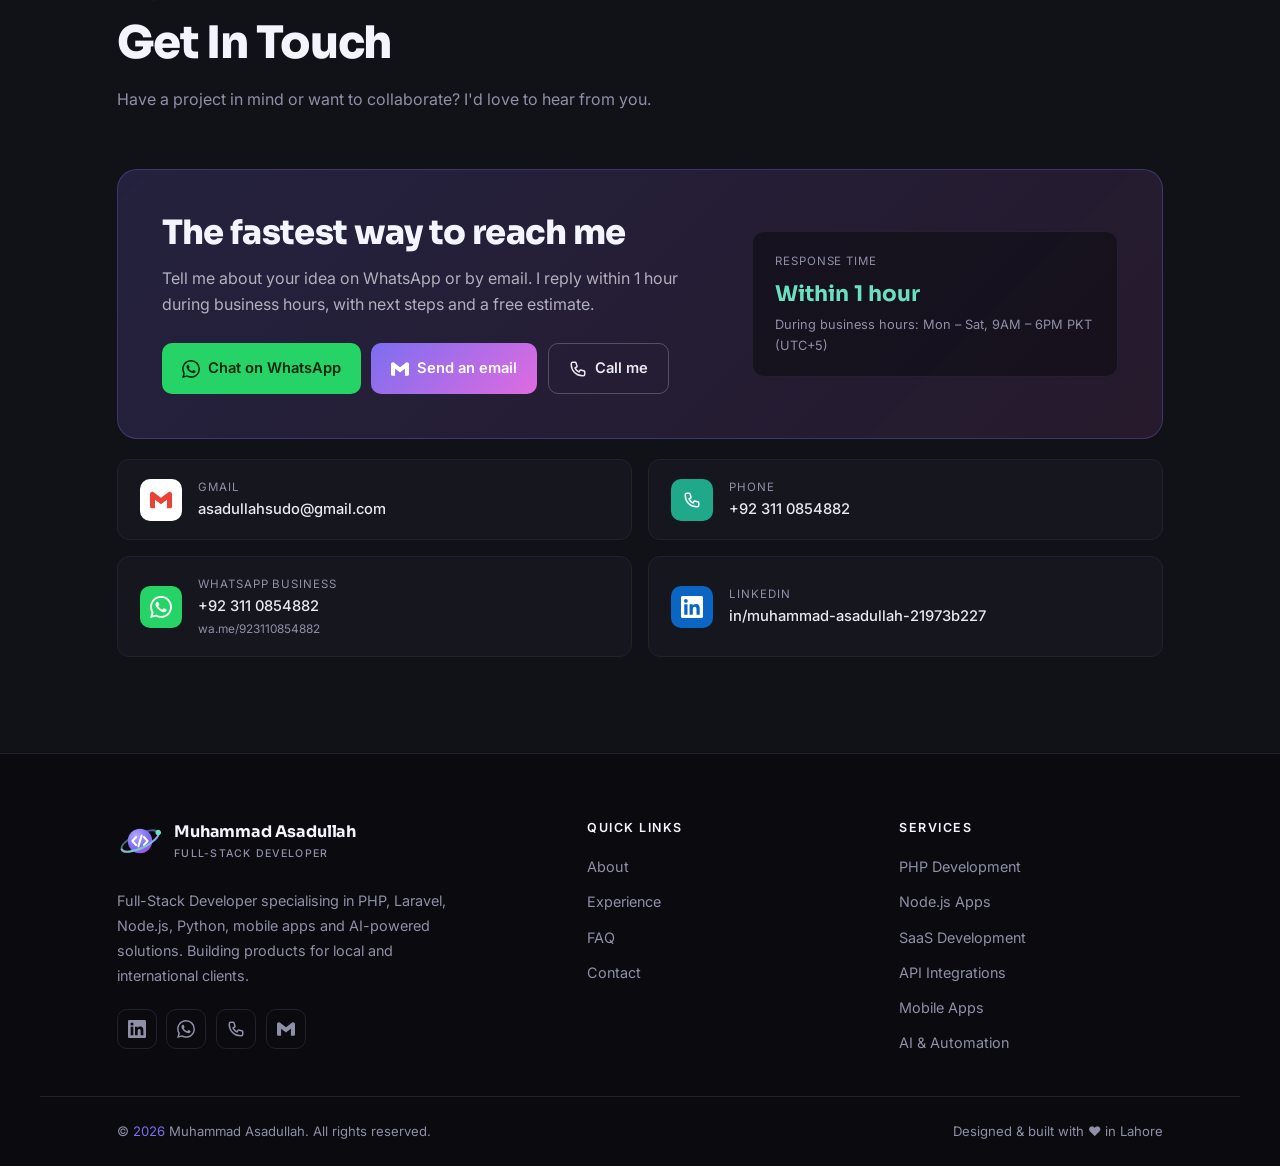
==== commit 9e836dcd: "Remove education description line Co-Authored-By: Claude Sonnet 5.5 <noreply@anthropic.com> Claude-S" ====
--- a/index.html
+++ b/index.html
@@ -3,7 +3,7 @@
 <head>
   <meta charset="UTF-8" />
   <meta name="viewport" content="width=device-width, initial-scale=1.0" />
-  <meta name="site-version" content="202610311150" />
+  <meta name="site-version" content="202610311153" />
 
   <!-- ── Primary SEO ── -->
   <title>Muhammad Asadullah | PHP, Laravel &amp; Node.js Developer in Lahore</title>
@@ -20,7 +20,7 @@
   <meta property="og:title" content="Muhammad Asadullah | Full-Stack PHP, Laravel & Node.js Developer" />
   <meta property="og:description" content="I help startups, businesses and agencies turn ideas into fast, scalable web and mobile products with PHP, Laravel, Node.js, Python and AI automation." />
   <meta property="og:url" content="https://muhammadasadullah.com/" />
-  <meta property="og:image" content="https://muhammadasadullah.com/images/og-image.png?v=202610311150" />
+  <meta property="og:image" content="https://muhammadasadullah.com/images/og-image.png?v=202610311153" />
   <meta property="og:image:width" content="1200" />
   <meta property="og:image:height" content="630" />
   <meta property="og:image:alt" content="Muhammad Asadullah — Full-Stack Developer" />
@@ -32,13 +32,13 @@
   <meta name="twitter:card" content="summary_large_image" />
   <meta name="twitter:title" content="Muhammad Asadullah | Full-Stack PHP, Laravel & Node.js Developer" />
   <meta name="twitter:description" content="Scalable web, mobile and AI products: PHP, Laravel, Node.js, Python and automation for startups and businesses." />
-  <meta name="twitter:image" content="https://muhammadasadullah.com/images/og-image.png?v=202610311150" />
+  <meta name="twitter:image" content="https://muhammadasadullah.com/images/og-image.png?v=202610311153" />
 
   <!-- ── Icons & manifest ── -->
-  <link rel="icon" href="favicon.svg?v=202610311150" type="image/svg+xml" />
-  <link rel="icon" href="images/favicon-32.png?v=202610311150" type="image/png" sizes="32x32" />
-  <link rel="apple-touch-icon" href="images/apple-touch-icon.png?v=202610311150" />
-  <link rel="manifest" href="site.webmanifest?v=202610311150" />
+  <link rel="icon" href="favicon.svg?v=202610311153" type="image/svg+xml" />
+  <link rel="icon" href="images/favicon-32.png?v=202610311153" type="image/png" sizes="32x32" />
+  <link rel="apple-touch-icon" href="images/apple-touch-icon.png?v=202610311153" />
+  <link rel="manifest" href="site.webmanifest?v=202610311153" />
 
   <!-- ── Fonts ── -->
   <link rel="preconnect" href="https://fonts.googleapis.com" />
@@ -756,7 +756,7 @@
         <div class="hero-cta">
           <a href="#contact" class="btn btn-primary">Start a Project →</a>
           <a href="#experience" class="btn btn-secondary">View Experience</a>
-          <a href="Muhammad-Asadullah-CV.pdf?v=202610311150" class="btn btn-secondary" download="Muhammad-Asadullah-CV.pdf">
+          <a href="Muhammad-Asadullah-CV.pdf?v=202610311153" class="btn btn-secondary" download="Muhammad-Asadullah-CV.pdf">
             <svg width="15" height="15" fill="none" viewBox="0 0 24 24" stroke="currentColor" stroke-width="2" aria-hidden="true"><path stroke-linecap="round" stroke-linejoin="round" d="M12 4v12m0 0l-4-4m4 4l4-4M4 20h16"/></svg>
             Download CV
           </a>
@@ -773,7 +773,7 @@
           <div class="avatar-ring">
             <div class="avatar-inner">
               <span class="avatar-initials gradient-text" aria-hidden="true">MA</span>
-              <img class="avatar-img" src="images/profile.webp?v=202610311150" alt="Muhammad Asadullah, Full-Stack Developer" width="316" height="316" fetchpriority="high" decoding="async" onerror="this.remove()" />
+              <img class="avatar-img" src="images/profile.webp?v=202610311153" alt="Muhammad Asadullah, Full-Stack Developer" width="316" height="316" fetchpriority="high" decoding="async" onerror="this.remove()" />
             </div>
           </div>
           <div class="float-badge b1" aria-hidden="true">⚡ Node.js</div>
@@ -1155,7 +1155,6 @@
           <div class="timeline-dot" aria-hidden="true"></div>
           <p class="timeline-date"><time datetime="2018">2018</time> — <time datetime="2022">2022</time></p>
           <h3 class="timeline-role">BS Computer Science</h3>
-          <p class="timeline-desc">Strong fundamentals in algorithms, data structures, software engineering, databases and systems design.</p>
         </li>
       </ol>
     </div>
@@ -1471,7 +1470,7 @@
     // ── Auto cache-busting ──
     // scripts/bump-version.py stamps SITE_VERSION and version.json on every update. If the page in the
     // visitor's cache is older than version.json, it silently refreshes itself (once) — no hard reload needed.
-    const SITE_VERSION = '202610311150';
+    const SITE_VERSION = '202610311153';
     (async () => {
       try {
         const res = await fetch('version.json?t=' + Date.now(), { cache: 'no-store' });
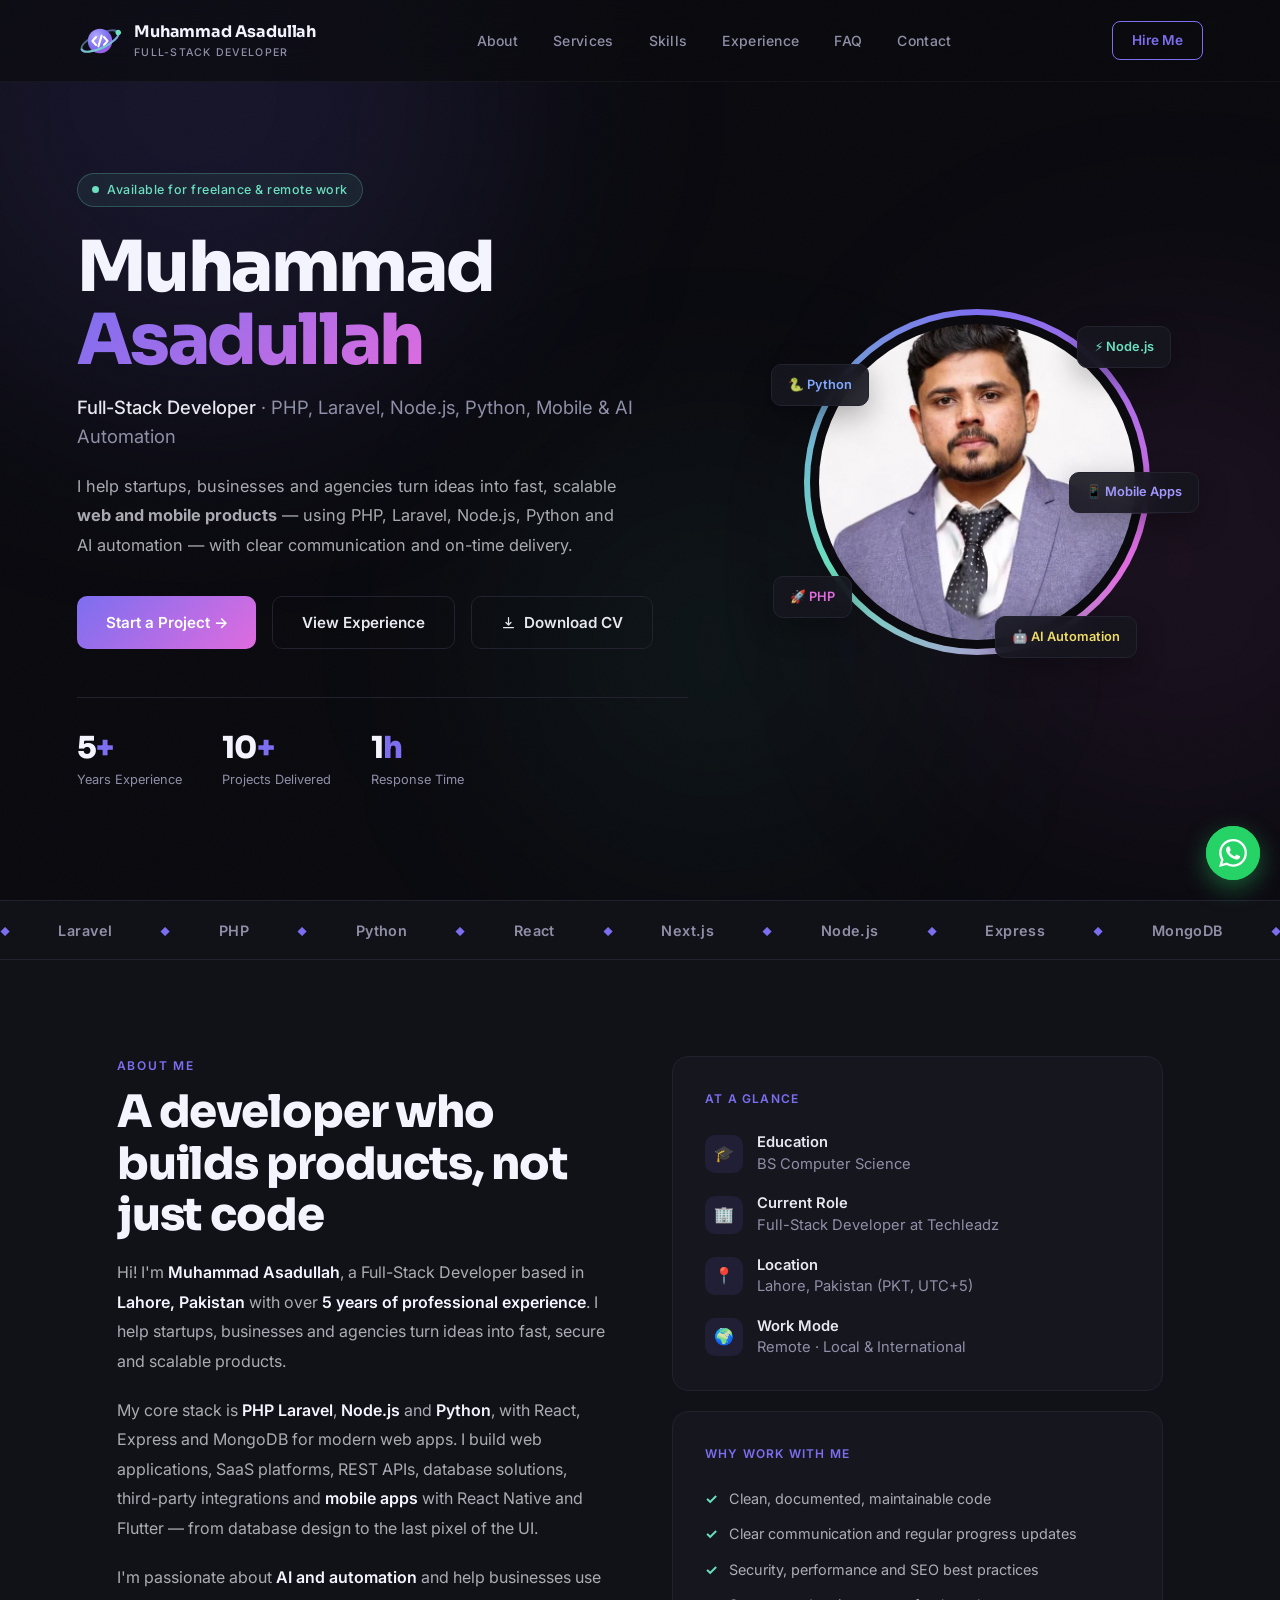
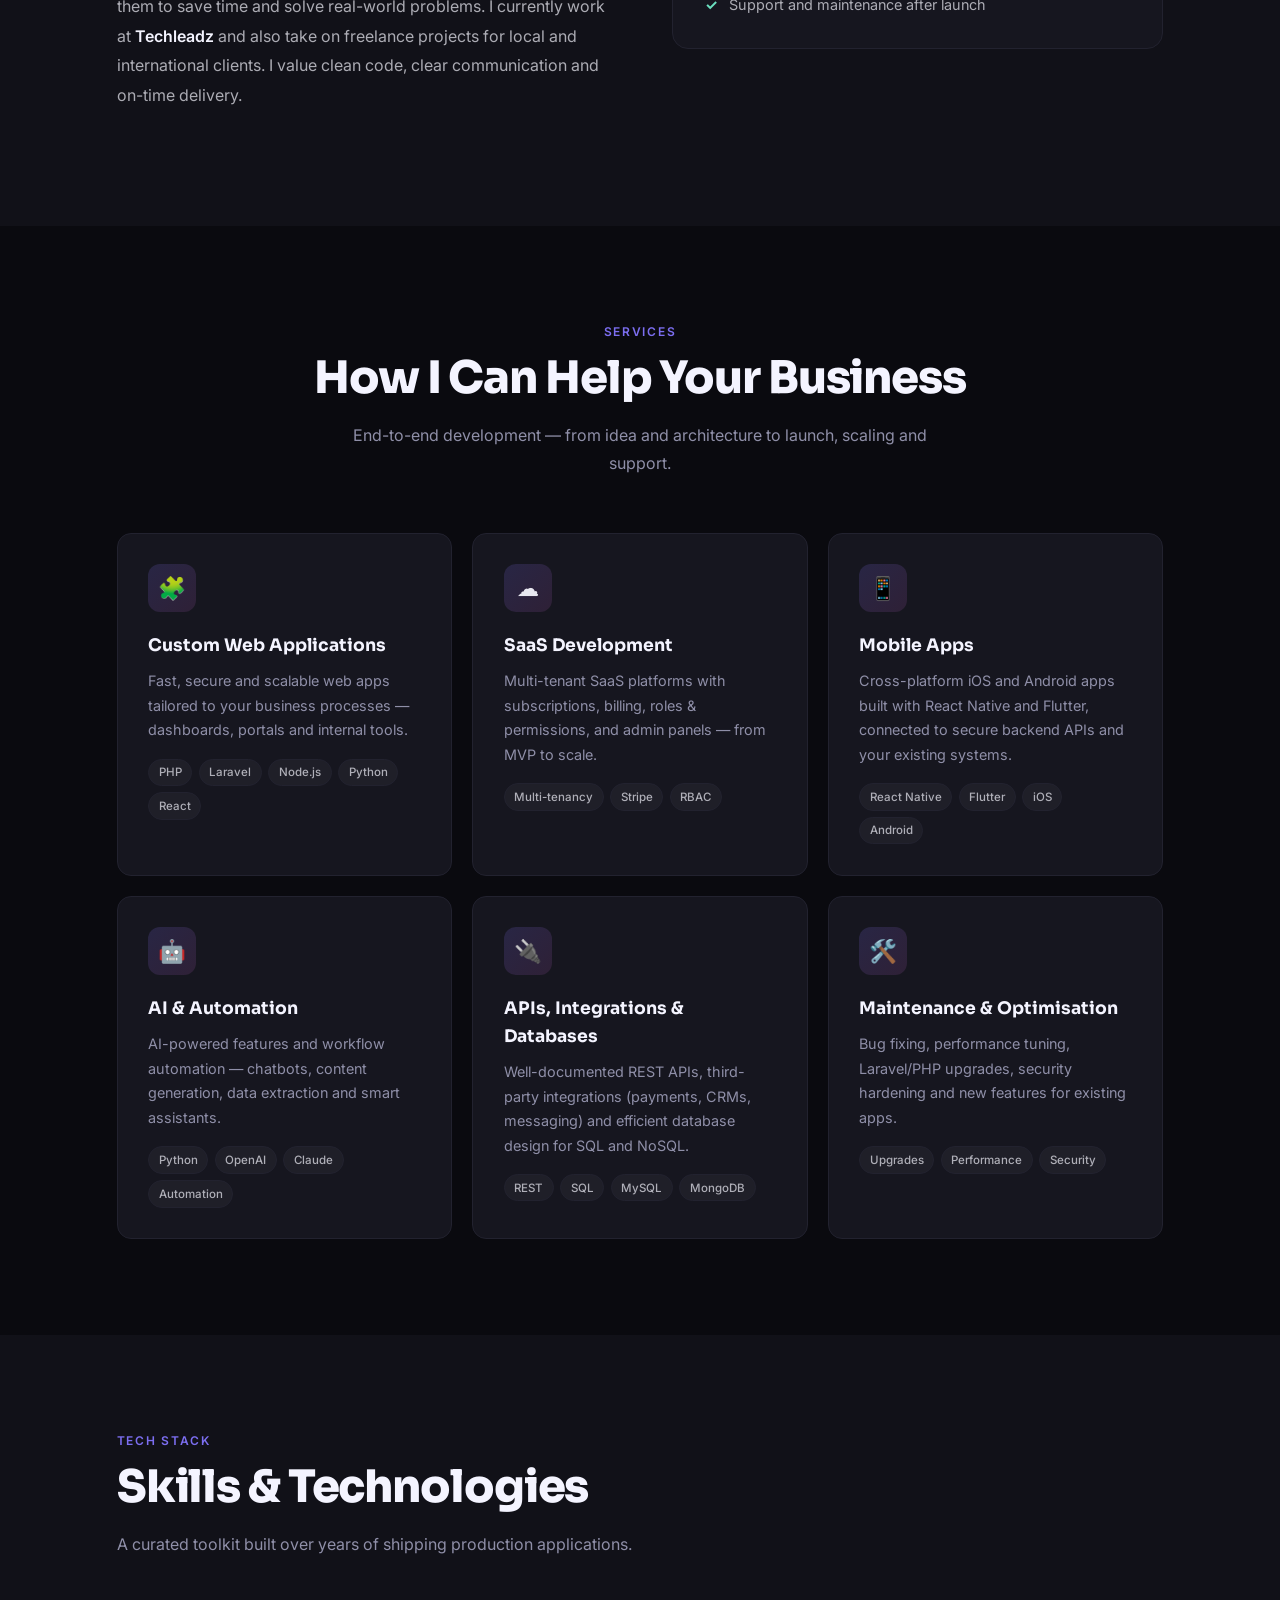
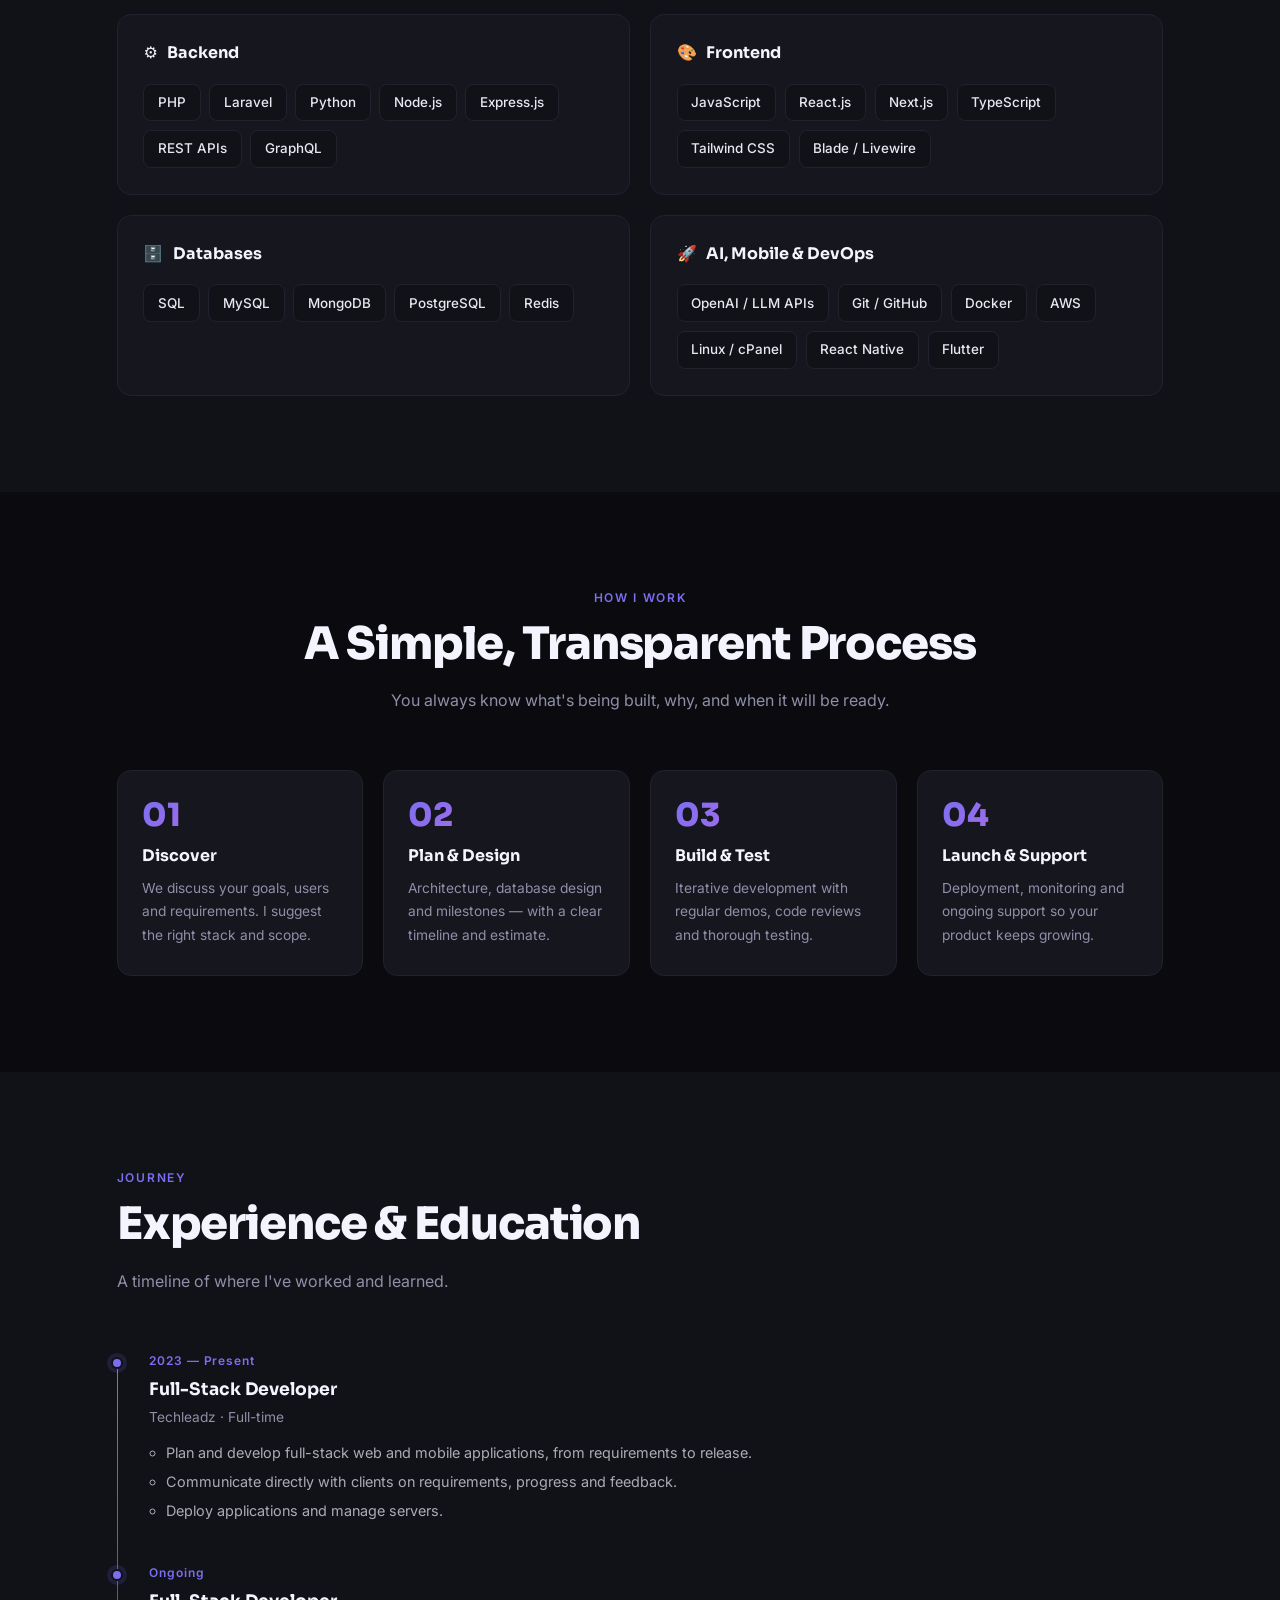
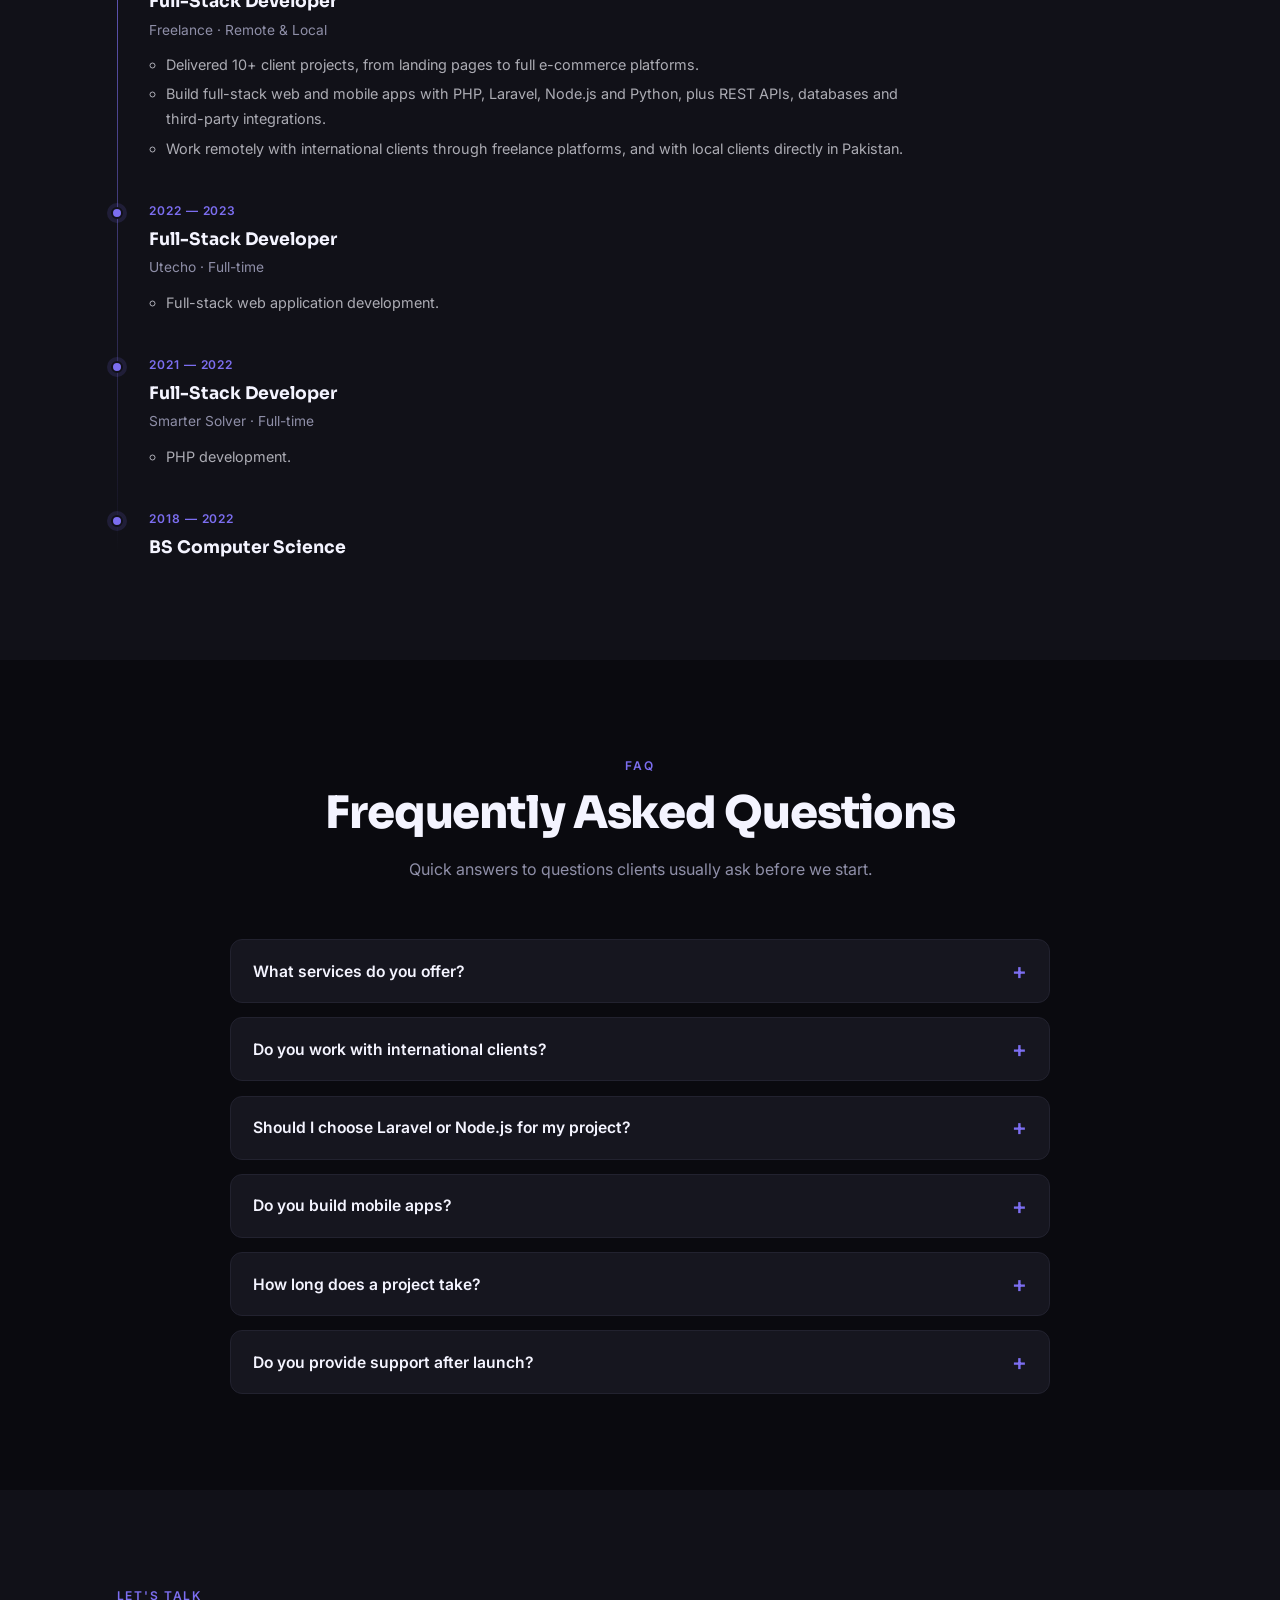
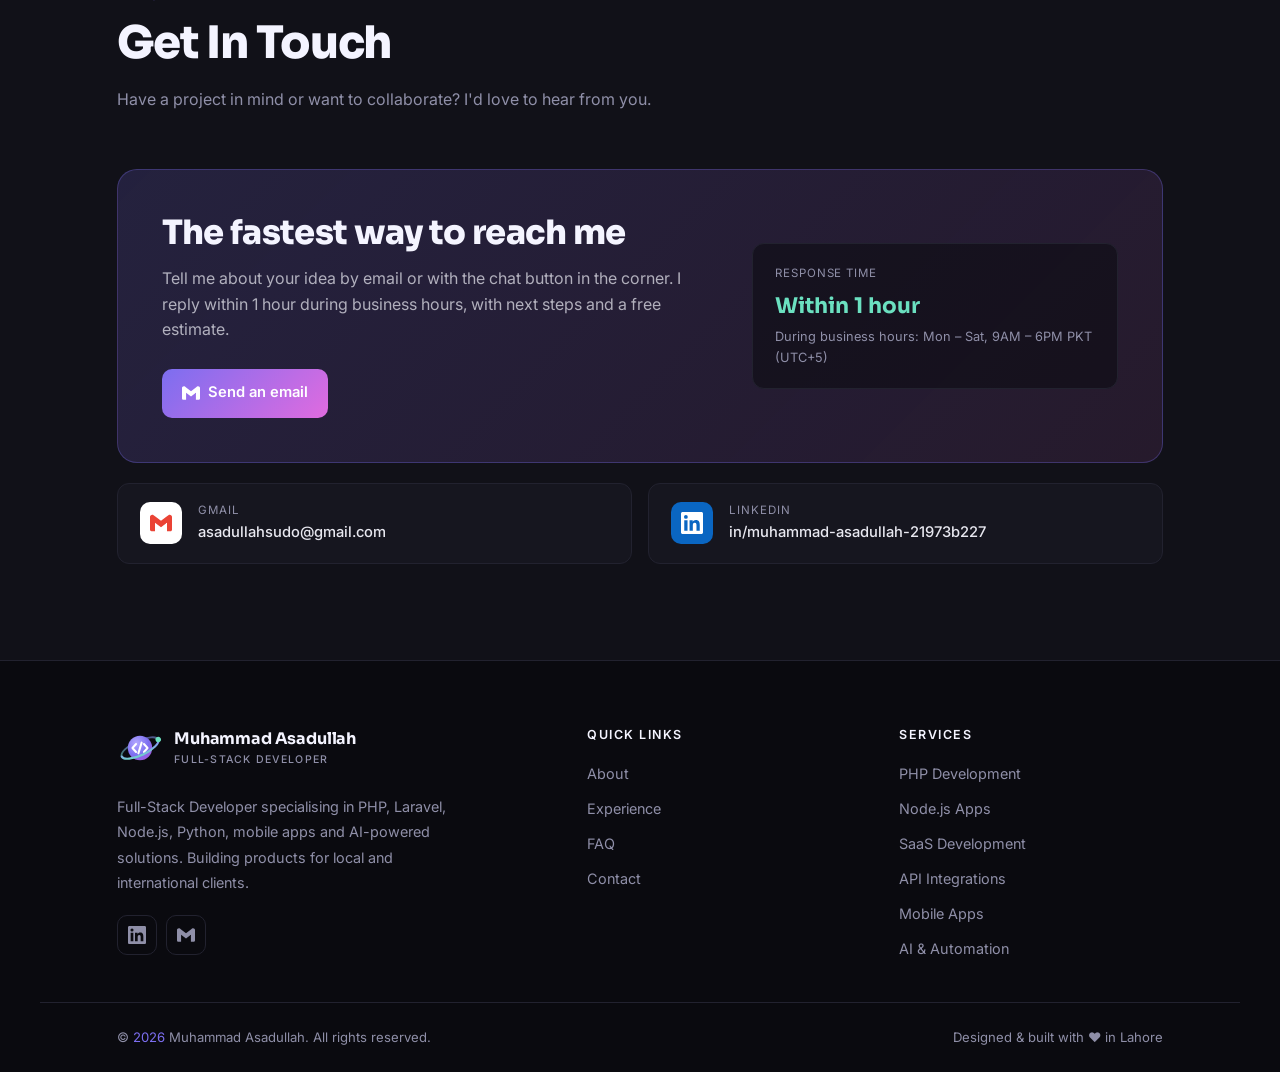
==== commit 12a10906: "Remove phone number and WhatsApp from the page except the chat button - Remove Phone and WhatsApp Bu" ====
--- a/index.html
+++ b/index.html
@@ -3,7 +3,7 @@
 <head>
   <meta charset="UTF-8" />
   <meta name="viewport" content="width=device-width, initial-scale=1.0" />
-  <meta name="site-version" content="202610311153" />
+  <meta name="site-version" content="202610311154" />
 
   <!-- ── Primary SEO ── -->
   <title>Muhammad Asadullah | PHP, Laravel &amp; Node.js Developer in Lahore</title>
@@ -20,7 +20,7 @@
   <meta property="og:title" content="Muhammad Asadullah | Full-Stack PHP, Laravel & Node.js Developer" />
   <meta property="og:description" content="I help startups, businesses and agencies turn ideas into fast, scalable web and mobile products with PHP, Laravel, Node.js, Python and AI automation." />
   <meta property="og:url" content="https://muhammadasadullah.com/" />
-  <meta property="og:image" content="https://muhammadasadullah.com/images/og-image.png?v=202610311153" />
+  <meta property="og:image" content="https://muhammadasadullah.com/images/og-image.png?v=202610311154" />
   <meta property="og:image:width" content="1200" />
   <meta property="og:image:height" content="630" />
   <meta property="og:image:alt" content="Muhammad Asadullah — Full-Stack Developer" />
@@ -32,13 +32,13 @@
   <meta name="twitter:card" content="summary_large_image" />
   <meta name="twitter:title" content="Muhammad Asadullah | Full-Stack PHP, Laravel & Node.js Developer" />
   <meta name="twitter:description" content="Scalable web, mobile and AI products: PHP, Laravel, Node.js, Python and automation for startups and businesses." />
-  <meta name="twitter:image" content="https://muhammadasadullah.com/images/og-image.png?v=202610311153" />
+  <meta name="twitter:image" content="https://muhammadasadullah.com/images/og-image.png?v=202610311154" />
 
   <!-- ── Icons & manifest ── -->
-  <link rel="icon" href="favicon.svg?v=202610311153" type="image/svg+xml" />
-  <link rel="icon" href="images/favicon-32.png?v=202610311153" type="image/png" sizes="32x32" />
-  <link rel="apple-touch-icon" href="images/apple-touch-icon.png?v=202610311153" />
-  <link rel="manifest" href="site.webmanifest?v=202610311153" />
+  <link rel="icon" href="favicon.svg?v=202610311154" type="image/svg+xml" />
+  <link rel="icon" href="images/favicon-32.png?v=202610311154" type="image/png" sizes="32x32" />
+  <link rel="apple-touch-icon" href="images/apple-touch-icon.png?v=202610311154" />
+  <link rel="manifest" href="site.webmanifest?v=202610311154" />
 
   <!-- ── Fonts ── -->
   <link rel="preconnect" href="https://fonts.googleapis.com" />
@@ -76,7 +76,6 @@
         "url": "https://muhammadasadullah.com/",
         "image": "https://muhammadasadullah.com/images/profile.png",
         "email": "mailto:asadullahsudo@gmail.com",
-        "telephone": "+92-311-0854882",
         "worksFor": { "@type": "Organization", "name": "Techleadz" },
         "address": { "@type": "PostalAddress", "addressLocality": "Lahore", "addressCountry": "PK" },
         "knowsAbout": ["PHP", "Laravel", "Python", "JavaScript", "TypeScript", "React", "Next.js", "Node.js", "Express.js", "MongoDB", "SQL", "MySQL", "PostgreSQL", "REST APIs", "SaaS development", "Third-party API integrations", "AI integration", "Automation", "React Native", "Flutter", "Mobile app development"],
@@ -756,7 +755,7 @@
         <div class="hero-cta">
           <a href="#contact" class="btn btn-primary">Start a Project →</a>
           <a href="#experience" class="btn btn-secondary">View Experience</a>
-          <a href="Muhammad-Asadullah-CV.pdf?v=202610311153" class="btn btn-secondary" download="Muhammad-Asadullah-CV.pdf">
+          <a href="Muhammad-Asadullah-CV.pdf?v=202610311154" class="btn btn-secondary" download="Muhammad-Asadullah-CV.pdf">
             <svg width="15" height="15" fill="none" viewBox="0 0 24 24" stroke="currentColor" stroke-width="2" aria-hidden="true"><path stroke-linecap="round" stroke-linejoin="round" d="M12 4v12m0 0l-4-4m4 4l4-4M4 20h16"/></svg>
             Download CV
           </a>
@@ -773,7 +772,7 @@
           <div class="avatar-ring">
             <div class="avatar-inner">
               <span class="avatar-initials gradient-text" aria-hidden="true">MA</span>
-              <img class="avatar-img" src="images/profile.webp?v=202610311153" alt="Muhammad Asadullah, Full-Stack Developer" width="316" height="316" fetchpriority="high" decoding="async" onerror="this.remove()" />
+              <img class="avatar-img" src="images/profile.webp?v=202610311154" alt="Muhammad Asadullah, Full-Stack Developer" width="316" height="316" fetchpriority="high" decoding="async" onerror="this.remove()" />
             </div>
           </div>
           <div class="float-badge b1" aria-hidden="true">⚡ Node.js</div>
@@ -1254,11 +1253,9 @@
       <div class="contact-hero fade-up">
         <div class="contact-hero-text">
           <h3>The fastest way to reach me</h3>
-          <p>Tell me about your idea on WhatsApp or by email. I reply within 1 hour during business hours, with next steps and a free estimate.</p>
+          <p>Tell me about your idea by email or with the chat button in the corner. I reply within 1 hour during business hours, with next steps and a free estimate.</p>
           <div class="contact-actions">
-            <a href="https://wa.me/923110854882?text=Hello%20Asadullah%2C%20I%20found%20your%20portfolio%20and%20would%20like%20to%20discuss%20a%20project." target="_blank" rel="noopener noreferrer" class="btn btn-wa"><svg width="18" height="18" viewBox="0 0 24 24" fill="currentColor" aria-hidden="true"><path d="M17.472 14.382c-.297-.149-1.758-.867-2.03-.967-.273-.099-.471-.148-.67.15-.197.297-.767.966-.94 1.164-.173.199-.347.223-.644.075-.297-.15-1.255-.463-2.39-1.475-.883-.788-1.48-1.761-1.653-2.059-.173-.297-.018-.458.13-.606.134-.133.298-.347.446-.52.149-.174.198-.298.298-.497.099-.198.05-.371-.025-.52-.075-.149-.669-1.612-.916-2.207-.242-.579-.487-.5-.669-.51-.173-.008-.371-.01-.57-.01-.198 0-.52.074-.792.372-.272.297-1.04 1.016-1.04 2.479 0 1.462 1.065 2.875 1.213 3.074.149.198 2.096 3.2 5.077 4.487.709.306 1.262.489 1.694.625.712.227 1.36.195 1.871.118.571-.085 1.758-.719 2.006-1.413.248-.694.248-1.289.173-1.413-.074-.124-.272-.198-.57-.347m-5.421 7.403h-.004a9.87 9.87 0 01-5.031-1.378l-.361-.214-3.741.982.998-3.648-.235-.374a9.86 9.86 0 01-1.51-5.26c.001-5.45 4.436-9.884 9.888-9.884 2.64 0 5.122 1.03 6.988 2.898a9.825 9.825 0 012.893 6.994c-.003 5.45-4.437 9.884-9.885 9.884m8.413-18.297A11.815 11.815 0 0012.05 0C5.495 0 .16 5.335.157 11.892c0 2.096.547 4.142 1.588 5.945L.057 24l6.305-1.654a11.882 11.882 0 005.683 1.448h.005c6.554 0 11.89-5.335 11.893-11.893a11.821 11.821 0 00-3.48-8.413z"/></svg> Chat on WhatsApp</a>
             <a href="mailto:asadullahsudo@gmail.com" class="btn btn-primary"><svg width="18" height="18" viewBox="0 0 24 24" fill="currentColor" aria-hidden="true"><path d="M24 5.457v13.909c0 .904-.732 1.636-1.636 1.636h-3.819V11.73L12 16.64l-6.545-4.91v9.273H1.636A1.636 1.636 0 0 1 0 19.366V5.457c0-2.023 2.309-3.178 3.927-1.964L5.455 4.64 12 9.548l6.545-4.91 1.528-1.145C21.69 2.28 24 3.434 24 5.457z"/></svg> Send an email</a>
-            <a href="tel:+923110854882" class="btn btn-secondary"><svg width="18" height="18" fill="none" viewBox="0 0 24 24" stroke="currentColor" stroke-width="2" aria-hidden="true"><path stroke-linecap="round" stroke-linejoin="round" d="M3 5a2 2 0 012-2h3.28a1 1 0 01.95.68l1.5 4.5a1 1 0 01-.5 1.2l-2.26 1.13a11 11 0 005.52 5.52l1.13-2.26a1 1 0 011.2-.5l4.5 1.5a1 1 0 01.68.95V19a2 2 0 01-2 2h-1C9.72 21 3 14.28 3 6V5z"/></svg> Call me</a>
           </div>
         </div>
         <div class="response-card">
@@ -1272,14 +1269,6 @@
           <a href="mailto:asadullahsudo@gmail.com" class="contact-card">
             <div class="contact-card-icon ic-gmail" aria-hidden="true"><svg width="22" height="22" viewBox="0 0 24 24" fill="currentColor" aria-hidden="true"><path d="M24 5.457v13.909c0 .904-.732 1.636-1.636 1.636h-3.819V11.73L12 16.64l-6.545-4.91v9.273H1.636A1.636 1.636 0 0 1 0 19.366V5.457c0-2.023 2.309-3.178 3.927-1.964L5.455 4.64 12 9.548l6.545-4.91 1.528-1.145C21.69 2.28 24 3.434 24 5.457z"/></svg></div>
             <div><div class="contact-card-label">Gmail</div><div class="contact-card-value">asadullahsudo@gmail.com</div></div>
-          </a>
-          <a href="tel:+923110854882" class="contact-card">
-            <div class="contact-card-icon ic-phone" aria-hidden="true"><svg width="18" height="18" fill="none" viewBox="0 0 24 24" stroke="currentColor" stroke-width="2" aria-hidden="true"><path stroke-linecap="round" stroke-linejoin="round" d="M3 5a2 2 0 012-2h3.28a1 1 0 01.95.68l1.5 4.5a1 1 0 01-.5 1.2l-2.26 1.13a11 11 0 005.52 5.52l1.13-2.26a1 1 0 011.2-.5l4.5 1.5a1 1 0 01.68.95V19a2 2 0 01-2 2h-1C9.72 21 3 14.28 3 6V5z"/></svg></div>
-            <div><div class="contact-card-label">Phone</div><div class="contact-card-value">+92 311 0854882</div></div>
-          </a>
-          <a href="https://wa.me/923110854882?text=Hello%20Asadullah%2C%20I%20found%20your%20portfolio%20and%20would%20like%20to%20discuss%20a%20project." target="_blank" rel="noopener noreferrer" class="contact-card">
-            <div class="contact-card-icon ic-whatsapp" aria-hidden="true"><svg width="22" height="22" viewBox="0 0 24 24" fill="currentColor" aria-hidden="true"><path d="M17.472 14.382c-.297-.149-1.758-.867-2.03-.967-.273-.099-.471-.148-.67.15-.197.297-.767.966-.94 1.164-.173.199-.347.223-.644.075-.297-.15-1.255-.463-2.39-1.475-.883-.788-1.48-1.761-1.653-2.059-.173-.297-.018-.458.13-.606.134-.133.298-.347.446-.52.149-.174.198-.298.298-.497.099-.198.05-.371-.025-.52-.075-.149-.669-1.612-.916-2.207-.242-.579-.487-.5-.669-.51-.173-.008-.371-.01-.57-.01-.198 0-.52.074-.792.372-.272.297-1.04 1.016-1.04 2.479 0 1.462 1.065 2.875 1.213 3.074.149.198 2.096 3.2 5.077 4.487.709.306 1.262.489 1.694.625.712.227 1.36.195 1.871.118.571-.085 1.758-.719 2.006-1.413.248-.694.248-1.289.173-1.413-.074-.124-.272-.198-.57-.347m-5.421 7.403h-.004a9.87 9.87 0 01-5.031-1.378l-.361-.214-3.741.982.998-3.648-.235-.374a9.86 9.86 0 01-1.51-5.26c.001-5.45 4.436-9.884 9.888-9.884 2.64 0 5.122 1.03 6.988 2.898a9.825 9.825 0 012.893 6.994c-.003 5.45-4.437 9.884-9.885 9.884m8.413-18.297A11.815 11.815 0 0012.05 0C5.495 0 .16 5.335.157 11.892c0 2.096.547 4.142 1.588 5.945L.057 24l6.305-1.654a11.882 11.882 0 005.683 1.448h.005c6.554 0 11.89-5.335 11.893-11.893a11.821 11.821 0 00-3.48-8.413z"/></svg></div>
-            <div><div class="contact-card-label">WhatsApp Business</div><div class="contact-card-value">+92 311 0854882</div><div class="contact-card-link">wa.me/923110854882</div></div>
           </a>
           <a href="https://www.linkedin.com/in/muhammad-asadullah-21973b227/" target="_blank" rel="noopener noreferrer me" class="contact-card">
             <div class="contact-card-icon ic-linkedin" aria-hidden="true"><svg width="22" height="22" viewBox="0 0 24 24" fill="currentColor" aria-hidden="true"><path d="M20.45 20.45h-3.56v-5.57c0-1.33-.02-3.04-1.85-3.04-1.86 0-2.14 1.45-2.14 2.94v5.67H9.34V9h3.42v1.56h.05c.48-.9 1.64-1.85 3.37-1.85 3.6 0 4.27 2.37 4.27 5.46v6.28zM5.34 7.43a2.06 2.06 0 110-4.13 2.06 2.06 0 010 4.13zM7.12 20.45H3.56V9h3.56v11.45zM22.22 0H1.77C.79 0 0 .77 0 1.73v20.54C0 23.23.79 24 1.77 24h20.45c.98 0 1.78-.77 1.78-1.73V1.73C24 .77 23.2 0 22.22 0z"/></svg></div>
@@ -1302,8 +1291,6 @@
           <a class="social" style="--brand:#4a9eea" href="https://www.linkedin.com/in/muhammad-asadullah-21973b227/" target="_blank" rel="noopener noreferrer me" aria-label="LinkedIn">
             <svg width="18" height="18" viewBox="0 0 24 24" fill="currentColor" aria-hidden="true"><path d="M20.45 20.45h-3.56v-5.57c0-1.33-.02-3.04-1.85-3.04-1.86 0-2.14 1.45-2.14 2.94v5.67H9.34V9h3.42v1.56h.05c.48-.9 1.64-1.85 3.37-1.85 3.6 0 4.27 2.37 4.27 5.46v6.28zM5.34 7.43a2.06 2.06 0 110-4.13 2.06 2.06 0 010 4.13zM7.12 20.45H3.56V9h3.56v11.45zM22.22 0H1.77C.79 0 0 .77 0 1.73v20.54C0 23.23.79 24 1.77 24h20.45c.98 0 1.78-.77 1.78-1.73V1.73C24 .77 23.2 0 22.22 0z"/></svg>
           </a>
-          <a class="social" style="--brand:#25d366" href="https://wa.me/923110854882?text=Hello%20Asadullah%2C%20I%20found%20your%20portfolio%20and%20would%20like%20to%20discuss%20a%20project." target="_blank" rel="noopener noreferrer" aria-label="WhatsApp"><svg width="18" height="18" viewBox="0 0 24 24" fill="currentColor" aria-hidden="true"><path d="M17.472 14.382c-.297-.149-1.758-.867-2.03-.967-.273-.099-.471-.148-.67.15-.197.297-.767.966-.94 1.164-.173.199-.347.223-.644.075-.297-.15-1.255-.463-2.39-1.475-.883-.788-1.48-1.761-1.653-2.059-.173-.297-.018-.458.13-.606.134-.133.298-.347.446-.52.149-.174.198-.298.298-.497.099-.198.05-.371-.025-.52-.075-.149-.669-1.612-.916-2.207-.242-.579-.487-.5-.669-.51-.173-.008-.371-.01-.57-.01-.198 0-.52.074-.792.372-.272.297-1.04 1.016-1.04 2.479 0 1.462 1.065 2.875 1.213 3.074.149.198 2.096 3.2 5.077 4.487.709.306 1.262.489 1.694.625.712.227 1.36.195 1.871.118.571-.085 1.758-.719 2.006-1.413.248-.694.248-1.289.173-1.413-.074-.124-.272-.198-.57-.347m-5.421 7.403h-.004a9.87 9.87 0 01-5.031-1.378l-.361-.214-3.741.982.998-3.648-.235-.374a9.86 9.86 0 01-1.51-5.26c.001-5.45 4.436-9.884 9.888-9.884 2.64 0 5.122 1.03 6.988 2.898a9.825 9.825 0 012.893 6.994c-.003 5.45-4.437 9.884-9.885 9.884m8.413-18.297A11.815 11.815 0 0012.05 0C5.495 0 .16 5.335.157 11.892c0 2.096.547 4.142 1.588 5.945L.057 24l6.305-1.654a11.882 11.882 0 005.683 1.448h.005c6.554 0 11.89-5.335 11.893-11.893a11.821 11.821 0 00-3.48-8.413z"/></svg></a>
-          <a class="social" href="tel:+923110854882" aria-label="Call +92 311 0854882"><svg width="18" height="18" fill="none" viewBox="0 0 24 24" stroke="currentColor" stroke-width="2" aria-hidden="true"><path stroke-linecap="round" stroke-linejoin="round" d="M3 5a2 2 0 012-2h3.28a1 1 0 01.95.68l1.5 4.5a1 1 0 01-.5 1.2l-2.26 1.13a11 11 0 005.52 5.52l1.13-2.26a1 1 0 011.2-.5l4.5 1.5a1 1 0 01.68.95V19a2 2 0 01-2 2h-1C9.72 21 3 14.28 3 6V5z"/></svg></a>
           <a class="social" style="--brand:#ea4335" href="mailto:asadullahsudo@gmail.com" aria-label="Gmail"><svg width="18" height="18" viewBox="0 0 24 24" fill="currentColor" aria-hidden="true"><path d="M24 5.457v13.909c0 .904-.732 1.636-1.636 1.636h-3.819V11.73L12 16.64l-6.545-4.91v9.273H1.636A1.636 1.636 0 0 1 0 19.366V5.457c0-2.023 2.309-3.178 3.927-1.964L5.455 4.64 12 9.548l6.545-4.91 1.528-1.145C21.69 2.28 24 3.434 24 5.457z"/></svg></a>
         </div>
       </div>
@@ -1458,7 +1445,7 @@
         setStatus("✓ Message sent! Thank you — I'll reply within 1 hour.");
         form.reset();
       } catch (err) {
-        setStatus(`Sorry, your message could not be sent. Please email ${CONTACT_EMAIL} or message me on WhatsApp.`, true);
+        setStatus(`Sorry, your message could not be sent. Please email ${CONTACT_EMAIL}.`, true);
       } finally {
         submitBtn.disabled = false;
         submitBtn.textContent = label;
@@ -1470,7 +1457,7 @@
     // ── Auto cache-busting ──
     // scripts/bump-version.py stamps SITE_VERSION and version.json on every update. If the page in the
     // visitor's cache is older than version.json, it silently refreshes itself (once) — no hard reload needed.
-    const SITE_VERSION = '202610311153';
+    const SITE_VERSION = '202610311154';
     (async () => {
       try {
         const res = await fetch('version.json?t=' + Date.now(), { cache: 'no-store' });
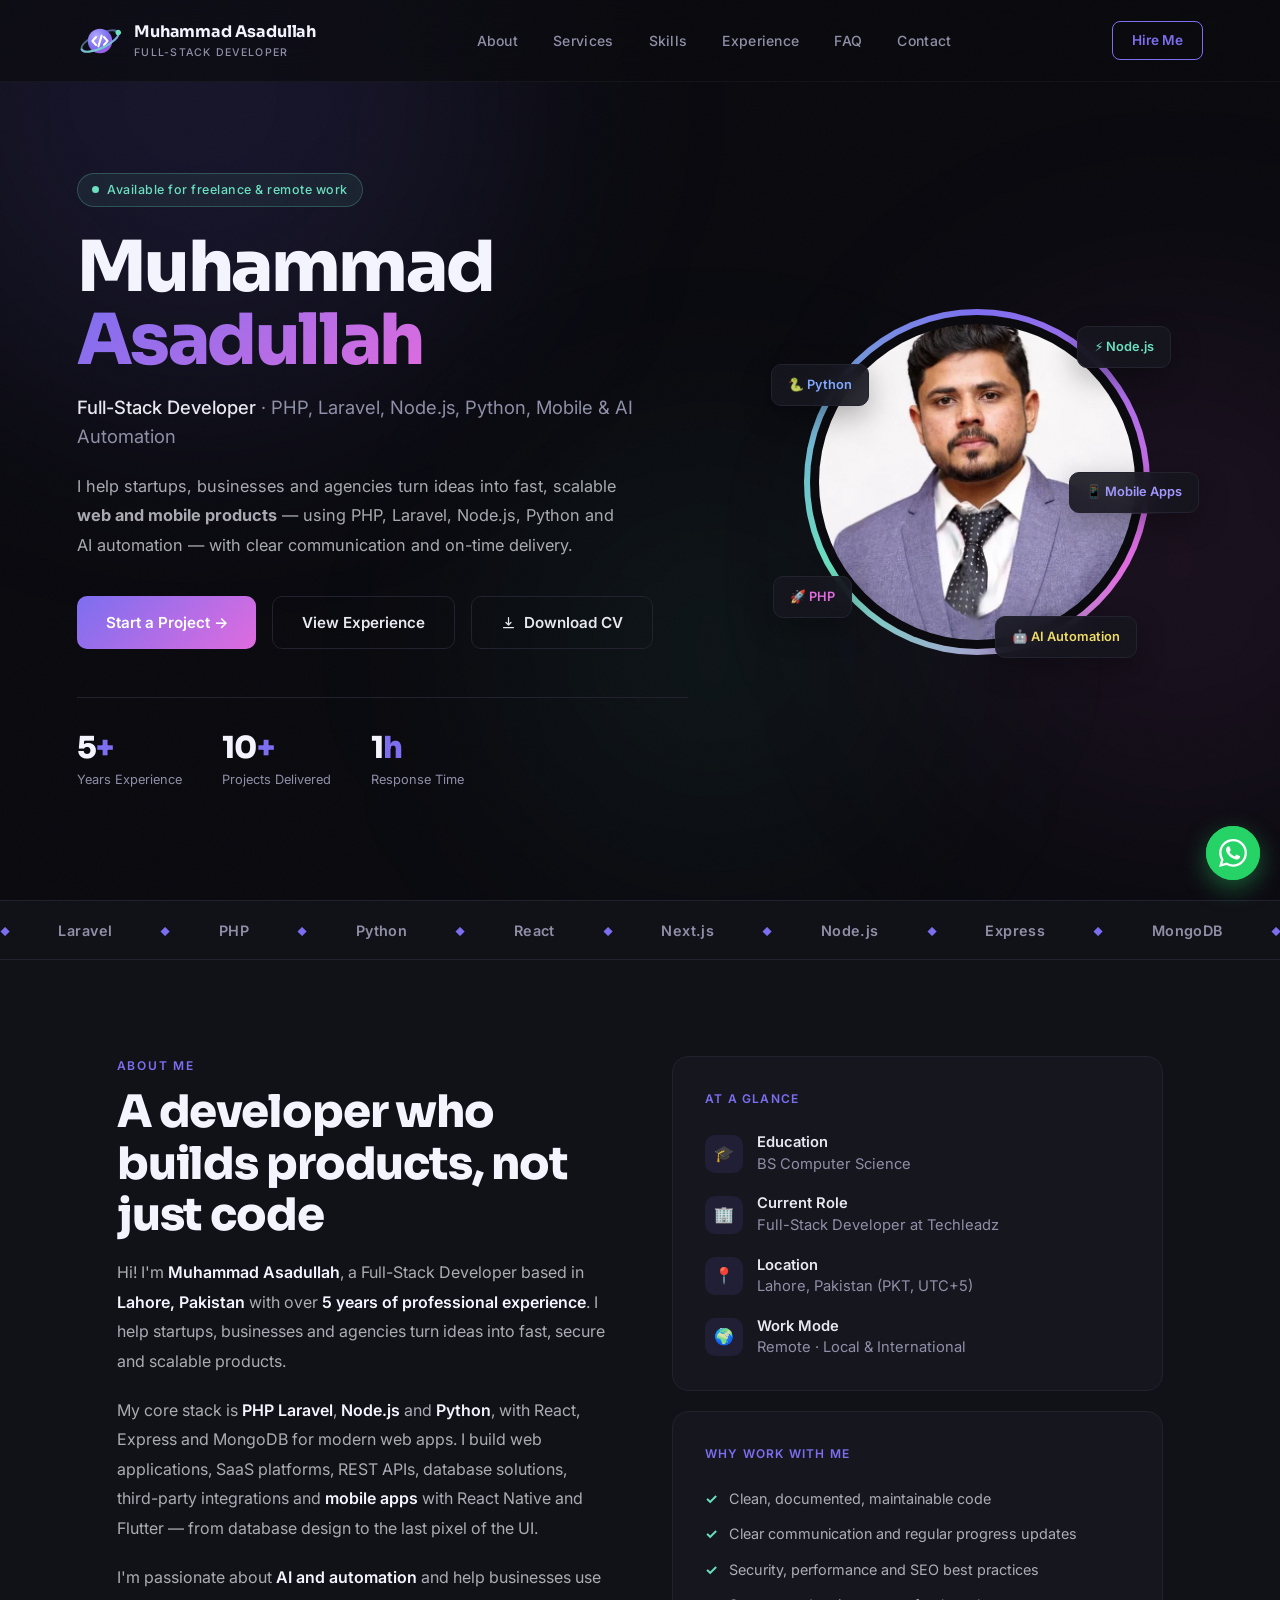
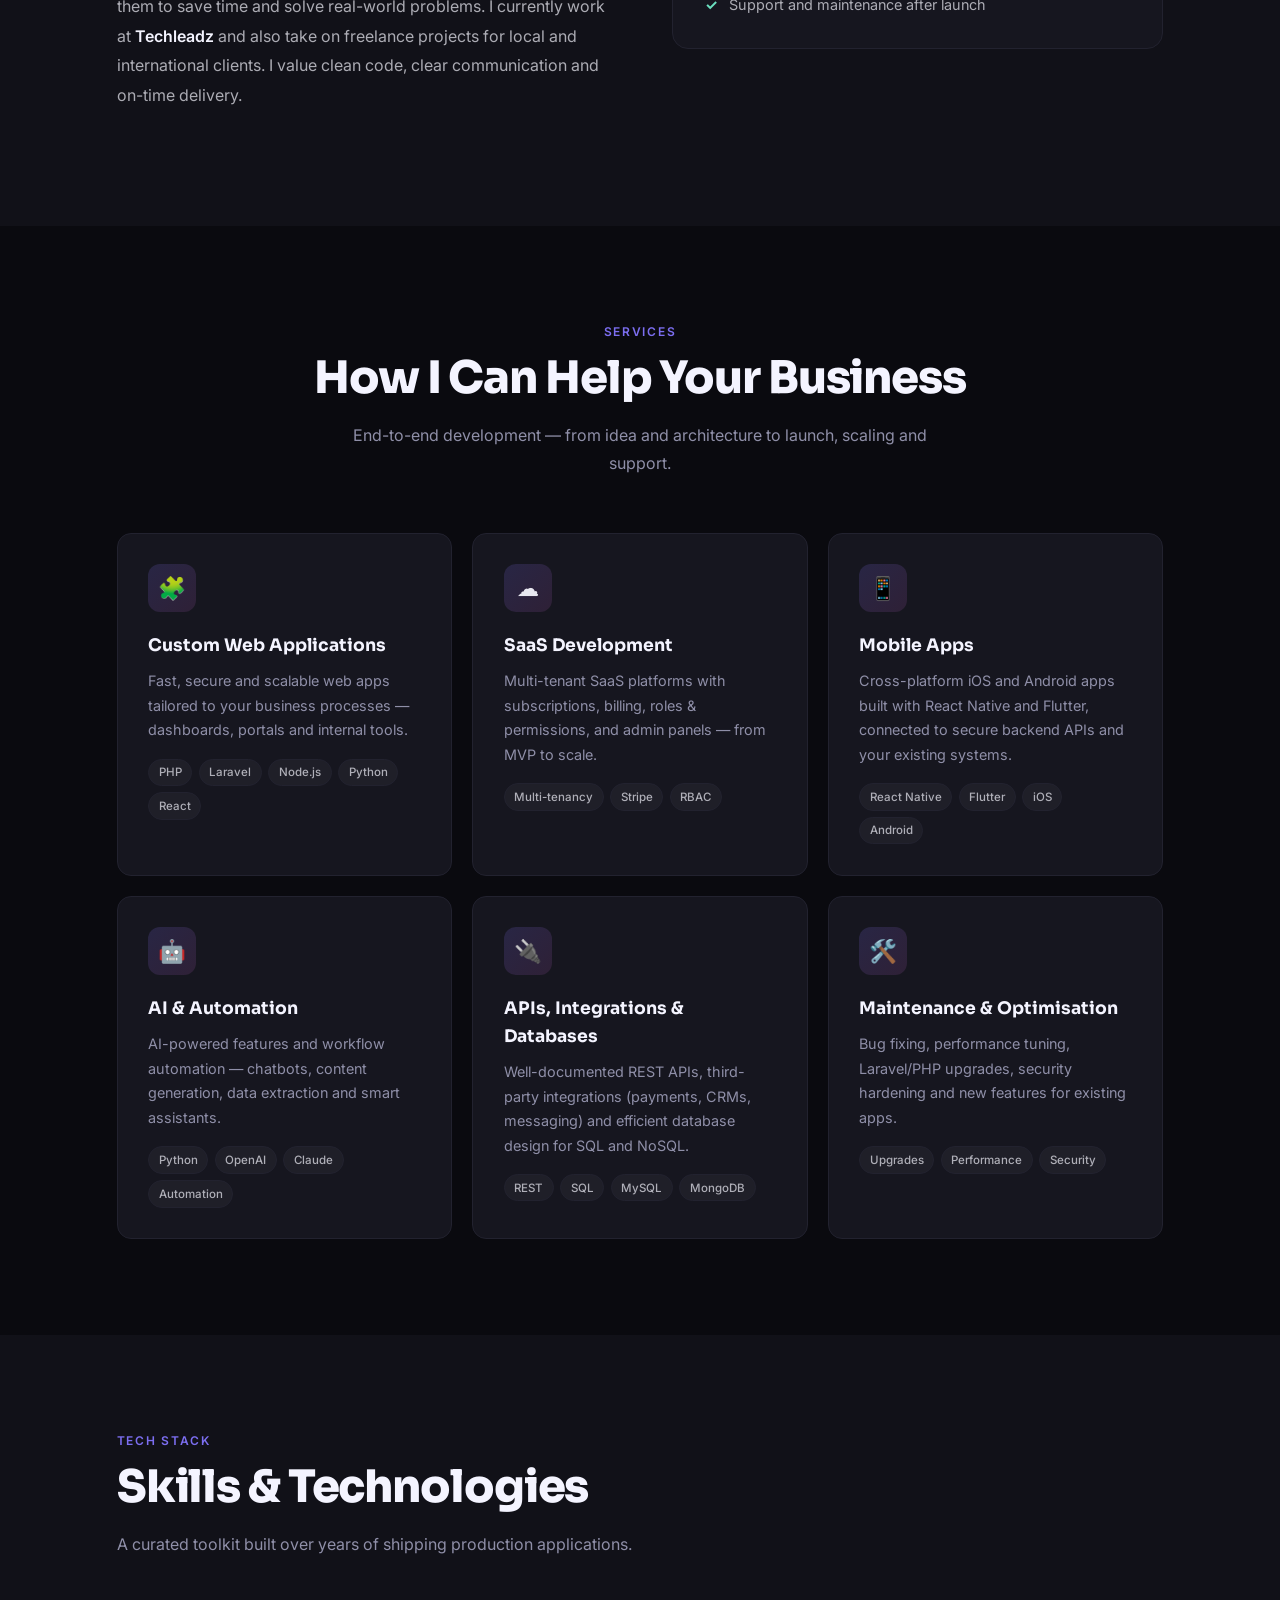
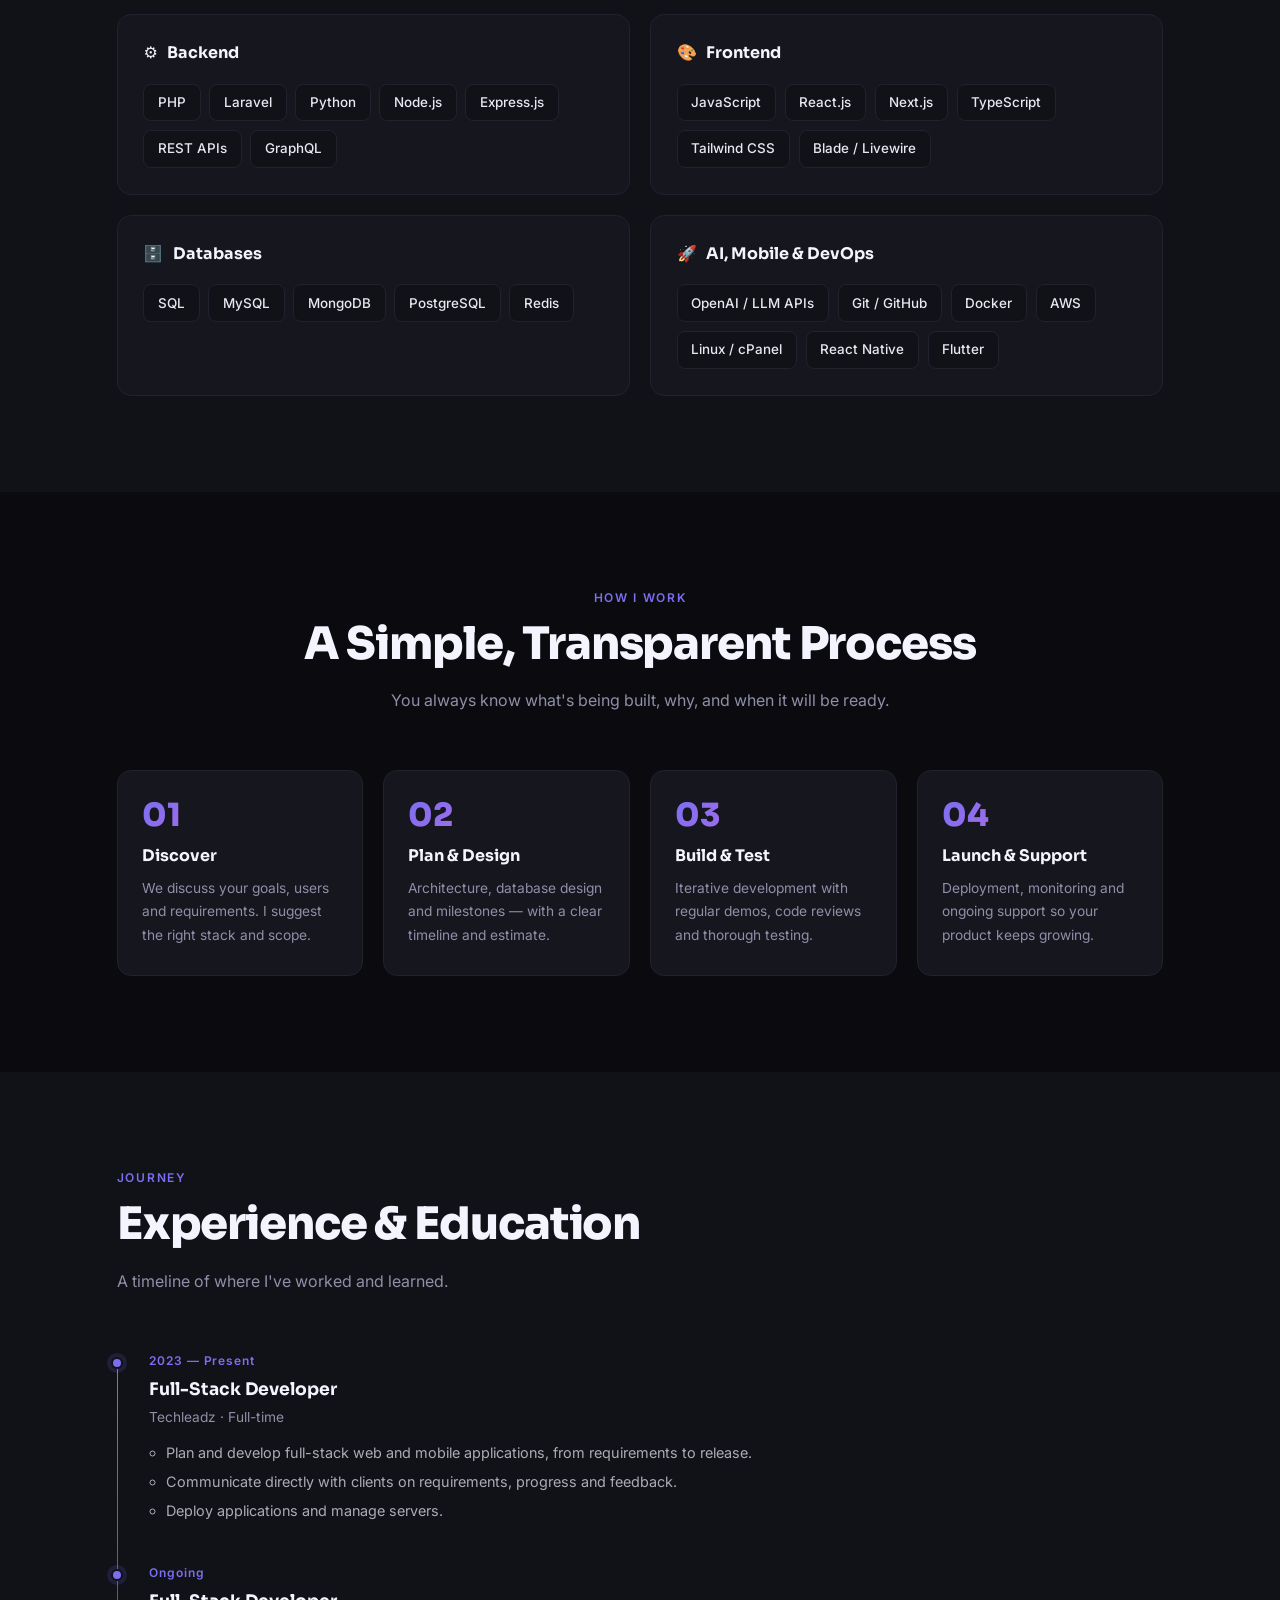
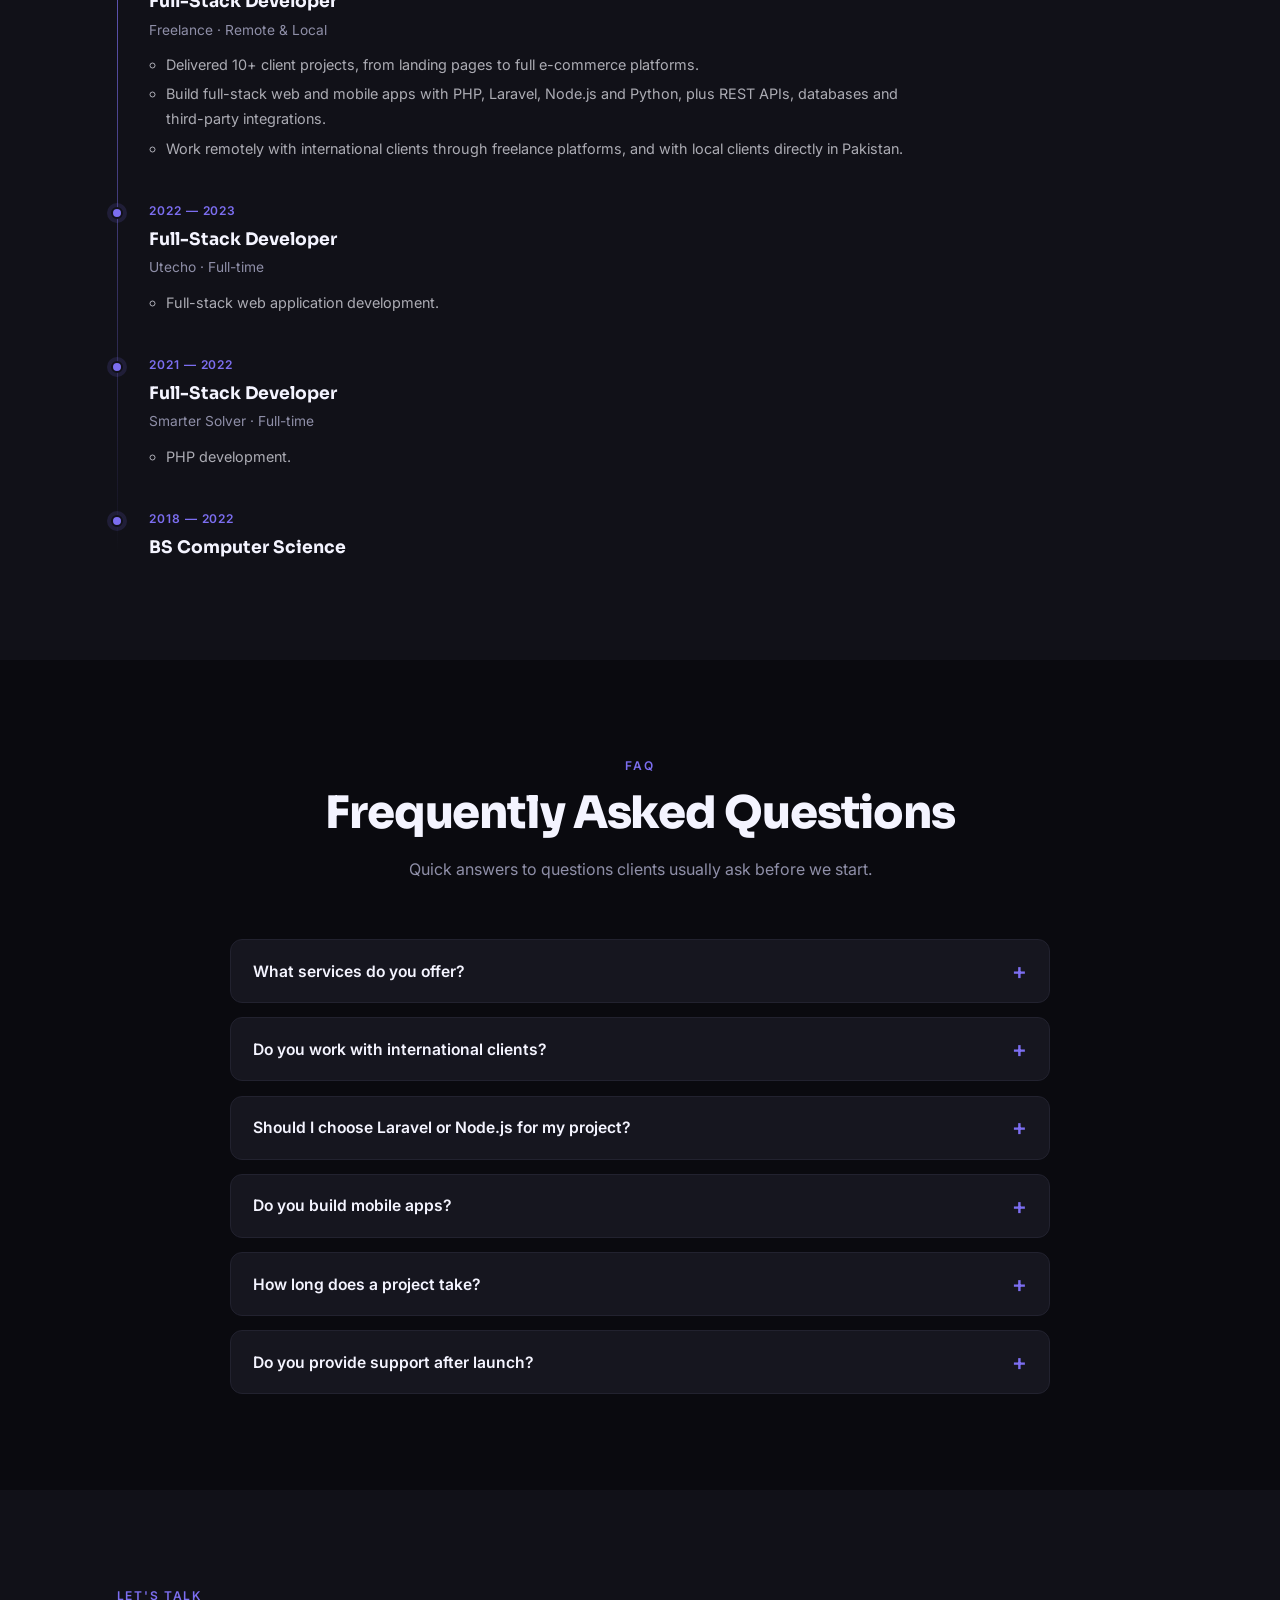
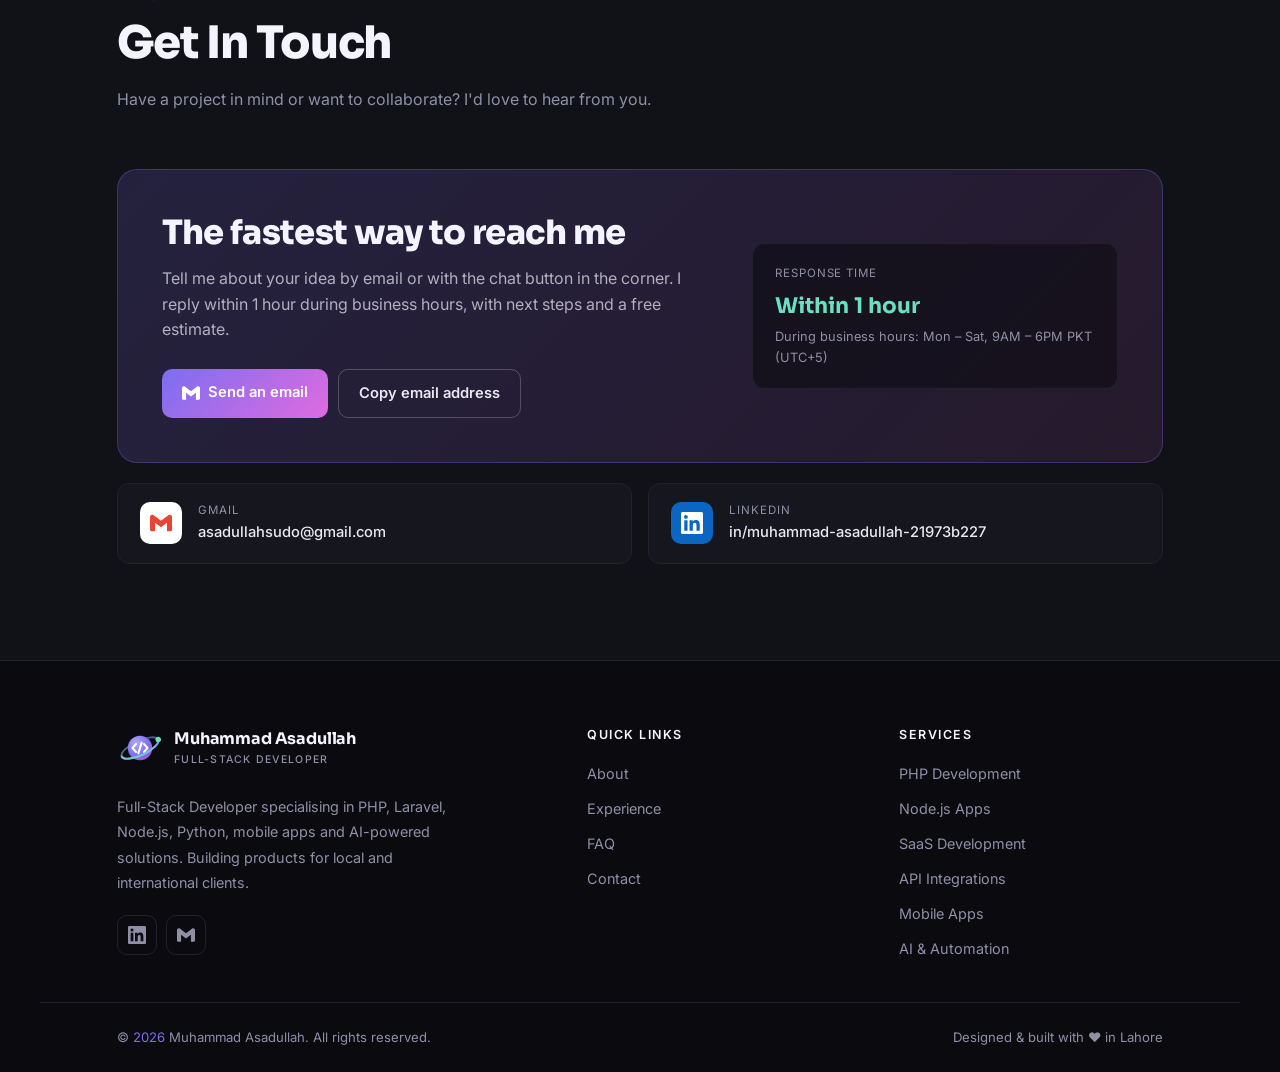
==== commit cbca7e39: "Fix email buttons (open Gmail compose, add copy button) and harden cache refresh - "Send an email", " ====
--- a/index.html
+++ b/index.html
@@ -3,7 +3,7 @@
 <head>
   <meta charset="UTF-8" />
   <meta name="viewport" content="width=device-width, initial-scale=1.0" />
-  <meta name="site-version" content="202610311154" />
+  <meta name="site-version" content="202610311159" />
 
   <!-- ── Primary SEO ── -->
   <title>Muhammad Asadullah | PHP, Laravel &amp; Node.js Developer in Lahore</title>
@@ -20,7 +20,7 @@
   <meta property="og:title" content="Muhammad Asadullah | Full-Stack PHP, Laravel & Node.js Developer" />
   <meta property="og:description" content="I help startups, businesses and agencies turn ideas into fast, scalable web and mobile products with PHP, Laravel, Node.js, Python and AI automation." />
   <meta property="og:url" content="https://muhammadasadullah.com/" />
-  <meta property="og:image" content="https://muhammadasadullah.com/images/og-image.png?v=202610311154" />
+  <meta property="og:image" content="https://muhammadasadullah.com/images/og-image.png?v=202610311159" />
   <meta property="og:image:width" content="1200" />
   <meta property="og:image:height" content="630" />
   <meta property="og:image:alt" content="Muhammad Asadullah — Full-Stack Developer" />
@@ -32,13 +32,13 @@
   <meta name="twitter:card" content="summary_large_image" />
   <meta name="twitter:title" content="Muhammad Asadullah | Full-Stack PHP, Laravel & Node.js Developer" />
   <meta name="twitter:description" content="Scalable web, mobile and AI products: PHP, Laravel, Node.js, Python and automation for startups and businesses." />
-  <meta name="twitter:image" content="https://muhammadasadullah.com/images/og-image.png?v=202610311154" />
+  <meta name="twitter:image" content="https://muhammadasadullah.com/images/og-image.png?v=202610311159" />
 
   <!-- ── Icons & manifest ── -->
-  <link rel="icon" href="favicon.svg?v=202610311154" type="image/svg+xml" />
-  <link rel="icon" href="images/favicon-32.png?v=202610311154" type="image/png" sizes="32x32" />
-  <link rel="apple-touch-icon" href="images/apple-touch-icon.png?v=202610311154" />
-  <link rel="manifest" href="site.webmanifest?v=202610311154" />
+  <link rel="icon" href="favicon.svg?v=202610311159" type="image/svg+xml" />
+  <link rel="icon" href="images/favicon-32.png?v=202610311159" type="image/png" sizes="32x32" />
+  <link rel="apple-touch-icon" href="images/apple-touch-icon.png?v=202610311159" />
+  <link rel="manifest" href="site.webmanifest?v=202610311159" />
 
   <!-- ── Fonts ── -->
   <link rel="preconnect" href="https://fonts.googleapis.com" />
@@ -755,7 +755,7 @@
         <div class="hero-cta">
           <a href="#contact" class="btn btn-primary">Start a Project →</a>
           <a href="#experience" class="btn btn-secondary">View Experience</a>
-          <a href="Muhammad-Asadullah-CV.pdf?v=202610311154" class="btn btn-secondary" download="Muhammad-Asadullah-CV.pdf">
+          <a href="Muhammad-Asadullah-CV.pdf?v=202610311159" class="btn btn-secondary" download="Muhammad-Asadullah-CV.pdf">
             <svg width="15" height="15" fill="none" viewBox="0 0 24 24" stroke="currentColor" stroke-width="2" aria-hidden="true"><path stroke-linecap="round" stroke-linejoin="round" d="M12 4v12m0 0l-4-4m4 4l4-4M4 20h16"/></svg>
             Download CV
           </a>
@@ -772,7 +772,7 @@
           <div class="avatar-ring">
             <div class="avatar-inner">
               <span class="avatar-initials gradient-text" aria-hidden="true">MA</span>
-              <img class="avatar-img" src="images/profile.webp?v=202610311154" alt="Muhammad Asadullah, Full-Stack Developer" width="316" height="316" fetchpriority="high" decoding="async" onerror="this.remove()" />
+              <img class="avatar-img" src="images/profile.webp?v=202610311159" alt="Muhammad Asadullah, Full-Stack Developer" width="316" height="316" fetchpriority="high" decoding="async" onerror="this.remove()" />
             </div>
           </div>
           <div class="float-badge b1" aria-hidden="true">⚡ Node.js</div>
@@ -1255,7 +1255,8 @@
           <h3>The fastest way to reach me</h3>
           <p>Tell me about your idea by email or with the chat button in the corner. I reply within 1 hour during business hours, with next steps and a free estimate.</p>
           <div class="contact-actions">
-            <a href="mailto:asadullahsudo@gmail.com" class="btn btn-primary"><svg width="18" height="18" viewBox="0 0 24 24" fill="currentColor" aria-hidden="true"><path d="M24 5.457v13.909c0 .904-.732 1.636-1.636 1.636h-3.819V11.73L12 16.64l-6.545-4.91v9.273H1.636A1.636 1.636 0 0 1 0 19.366V5.457c0-2.023 2.309-3.178 3.927-1.964L5.455 4.64 12 9.548l6.545-4.91 1.528-1.145C21.69 2.28 24 3.434 24 5.457z"/></svg> Send an email</a>
+            <a href="https://mail.google.com/mail/?view=cm&amp;fs=1&amp;to=asadullahsudo%40gmail.com&amp;su=Project%20inquiry%20from%20your%20website&amp;body=Hi%20Asadullah%2C%0A%0A" target="_blank" rel="noopener noreferrer" class="btn btn-primary"><svg width="18" height="18" viewBox="0 0 24 24" fill="currentColor" aria-hidden="true"><path d="M24 5.457v13.909c0 .904-.732 1.636-1.636 1.636h-3.819V11.73L12 16.64l-6.545-4.91v9.273H1.636A1.636 1.636 0 0 1 0 19.366V5.457c0-2.023 2.309-3.178 3.927-1.964L5.455 4.64 12 9.548l6.545-4.91 1.528-1.145C21.69 2.28 24 3.434 24 5.457z"/></svg> Send an email</a>
+            <button type="button" class="btn btn-secondary" id="copy-email" aria-live="polite">Copy email address</button>
           </div>
         </div>
         <div class="response-card">
@@ -1266,7 +1267,7 @@
       </div>
 
       <div class="contact-cards fade-up">
-          <a href="mailto:asadullahsudo@gmail.com" class="contact-card">
+          <a href="https://mail.google.com/mail/?view=cm&amp;fs=1&amp;to=asadullahsudo%40gmail.com&amp;su=Project%20inquiry%20from%20your%20website&amp;body=Hi%20Asadullah%2C%0A%0A" target="_blank" rel="noopener noreferrer" class="contact-card">
             <div class="contact-card-icon ic-gmail" aria-hidden="true"><svg width="22" height="22" viewBox="0 0 24 24" fill="currentColor" aria-hidden="true"><path d="M24 5.457v13.909c0 .904-.732 1.636-1.636 1.636h-3.819V11.73L12 16.64l-6.545-4.91v9.273H1.636A1.636 1.636 0 0 1 0 19.366V5.457c0-2.023 2.309-3.178 3.927-1.964L5.455 4.64 12 9.548l6.545-4.91 1.528-1.145C21.69 2.28 24 3.434 24 5.457z"/></svg></div>
             <div><div class="contact-card-label">Gmail</div><div class="contact-card-value">asadullahsudo@gmail.com</div></div>
           </a>
@@ -1291,7 +1292,7 @@
           <a class="social" style="--brand:#4a9eea" href="https://www.linkedin.com/in/muhammad-asadullah-21973b227/" target="_blank" rel="noopener noreferrer me" aria-label="LinkedIn">
             <svg width="18" height="18" viewBox="0 0 24 24" fill="currentColor" aria-hidden="true"><path d="M20.45 20.45h-3.56v-5.57c0-1.33-.02-3.04-1.85-3.04-1.86 0-2.14 1.45-2.14 2.94v5.67H9.34V9h3.42v1.56h.05c.48-.9 1.64-1.85 3.37-1.85 3.6 0 4.27 2.37 4.27 5.46v6.28zM5.34 7.43a2.06 2.06 0 110-4.13 2.06 2.06 0 010 4.13zM7.12 20.45H3.56V9h3.56v11.45zM22.22 0H1.77C.79 0 0 .77 0 1.73v20.54C0 23.23.79 24 1.77 24h20.45c.98 0 1.78-.77 1.78-1.73V1.73C24 .77 23.2 0 22.22 0z"/></svg>
           </a>
-          <a class="social" style="--brand:#ea4335" href="mailto:asadullahsudo@gmail.com" aria-label="Gmail"><svg width="18" height="18" viewBox="0 0 24 24" fill="currentColor" aria-hidden="true"><path d="M24 5.457v13.909c0 .904-.732 1.636-1.636 1.636h-3.819V11.73L12 16.64l-6.545-4.91v9.273H1.636A1.636 1.636 0 0 1 0 19.366V5.457c0-2.023 2.309-3.178 3.927-1.964L5.455 4.64 12 9.548l6.545-4.91 1.528-1.145C21.69 2.28 24 3.434 24 5.457z"/></svg></a>
+          <a class="social" style="--brand:#ea4335" href="https://mail.google.com/mail/?view=cm&amp;fs=1&amp;to=asadullahsudo%40gmail.com&amp;su=Project%20inquiry%20from%20your%20website&amp;body=Hi%20Asadullah%2C%0A%0A" target="_blank" rel="noopener noreferrer" aria-label="Gmail"><svg width="18" height="18" viewBox="0 0 24 24" fill="currentColor" aria-hidden="true"><path d="M24 5.457v13.909c0 .904-.732 1.636-1.636 1.636h-3.819V11.73L12 16.64l-6.545-4.91v9.273H1.636A1.636 1.636 0 0 1 0 19.366V5.457c0-2.023 2.309-3.178 3.927-1.964L5.455 4.64 12 9.548l6.545-4.91 1.528-1.145C21.69 2.28 24 3.434 24 5.457z"/></svg></a>
         </div>
       </div>
       <nav class="footer-col" aria-label="Footer navigation">
@@ -1457,19 +1458,31 @@
     // ── Auto cache-busting ──
     // scripts/bump-version.py stamps SITE_VERSION and version.json on every update. If the page in the
     // visitor's cache is older than version.json, it silently refreshes itself (once) — no hard reload needed.
-    const SITE_VERSION = '202610311154';
+    const SITE_VERSION = '202610311159';
     (async () => {
       try {
+        const here = new URL(location.href);
+        if (here.searchParams.get('v') === SITE_VERSION) {            // this is the fresh copy: tidy the address bar
+          here.searchParams.delete('v'); history.replaceState(null, '', here.pathname + here.search + here.hash);
+        }
         const res = await fetch('version.json?t=' + Date.now(), { cache: 'no-store' });
         if (!res.ok) return;
         const { version } = await res.json();
         if (!version || version === SITE_VERSION) return;
-        if (sessionStorage.getItem('sv-reloaded') === version) return; // already tried once this session
-        sessionStorage.setItem('sv-reloaded', version);
-        await fetch(location.pathname + location.search, { cache: 'reload' }); // refresh the cached HTML
-        location.reload();
-      } catch (e) { /* offline or storage blocked: ignore */ }
+        if (new URL(location.href).searchParams.get('v') === version) return;   // already asked for the newest copy
+        const next = new URL(location.href); next.searchParams.set('v', version);
+        location.replace(next.toString());                              // a new address always bypasses stale caches
+      } catch (e) { /* offline or blocked: ignore */ }
     })();
+
+    // Copy the email address (for visitors without Gmail or a mail app)
+    const copyBtn = document.getElementById('copy-email');
+    if (copyBtn) copyBtn.addEventListener('click', async () => {
+      const email = 'asadullahsudo@gmail.com', label = copyBtn.textContent;
+      try { await navigator.clipboard.writeText(email); }
+      catch (e) { const t = document.createElement('textarea'); t.value = email; document.body.appendChild(t); t.select(); try { document.execCommand('copy'); } catch (e2) {} document.body.removeChild(t); }
+      copyBtn.textContent = 'Copied \u2713'; setTimeout(() => { copyBtn.textContent = label; }, 2000);
+    });
   </script>
 </body>
 </html>
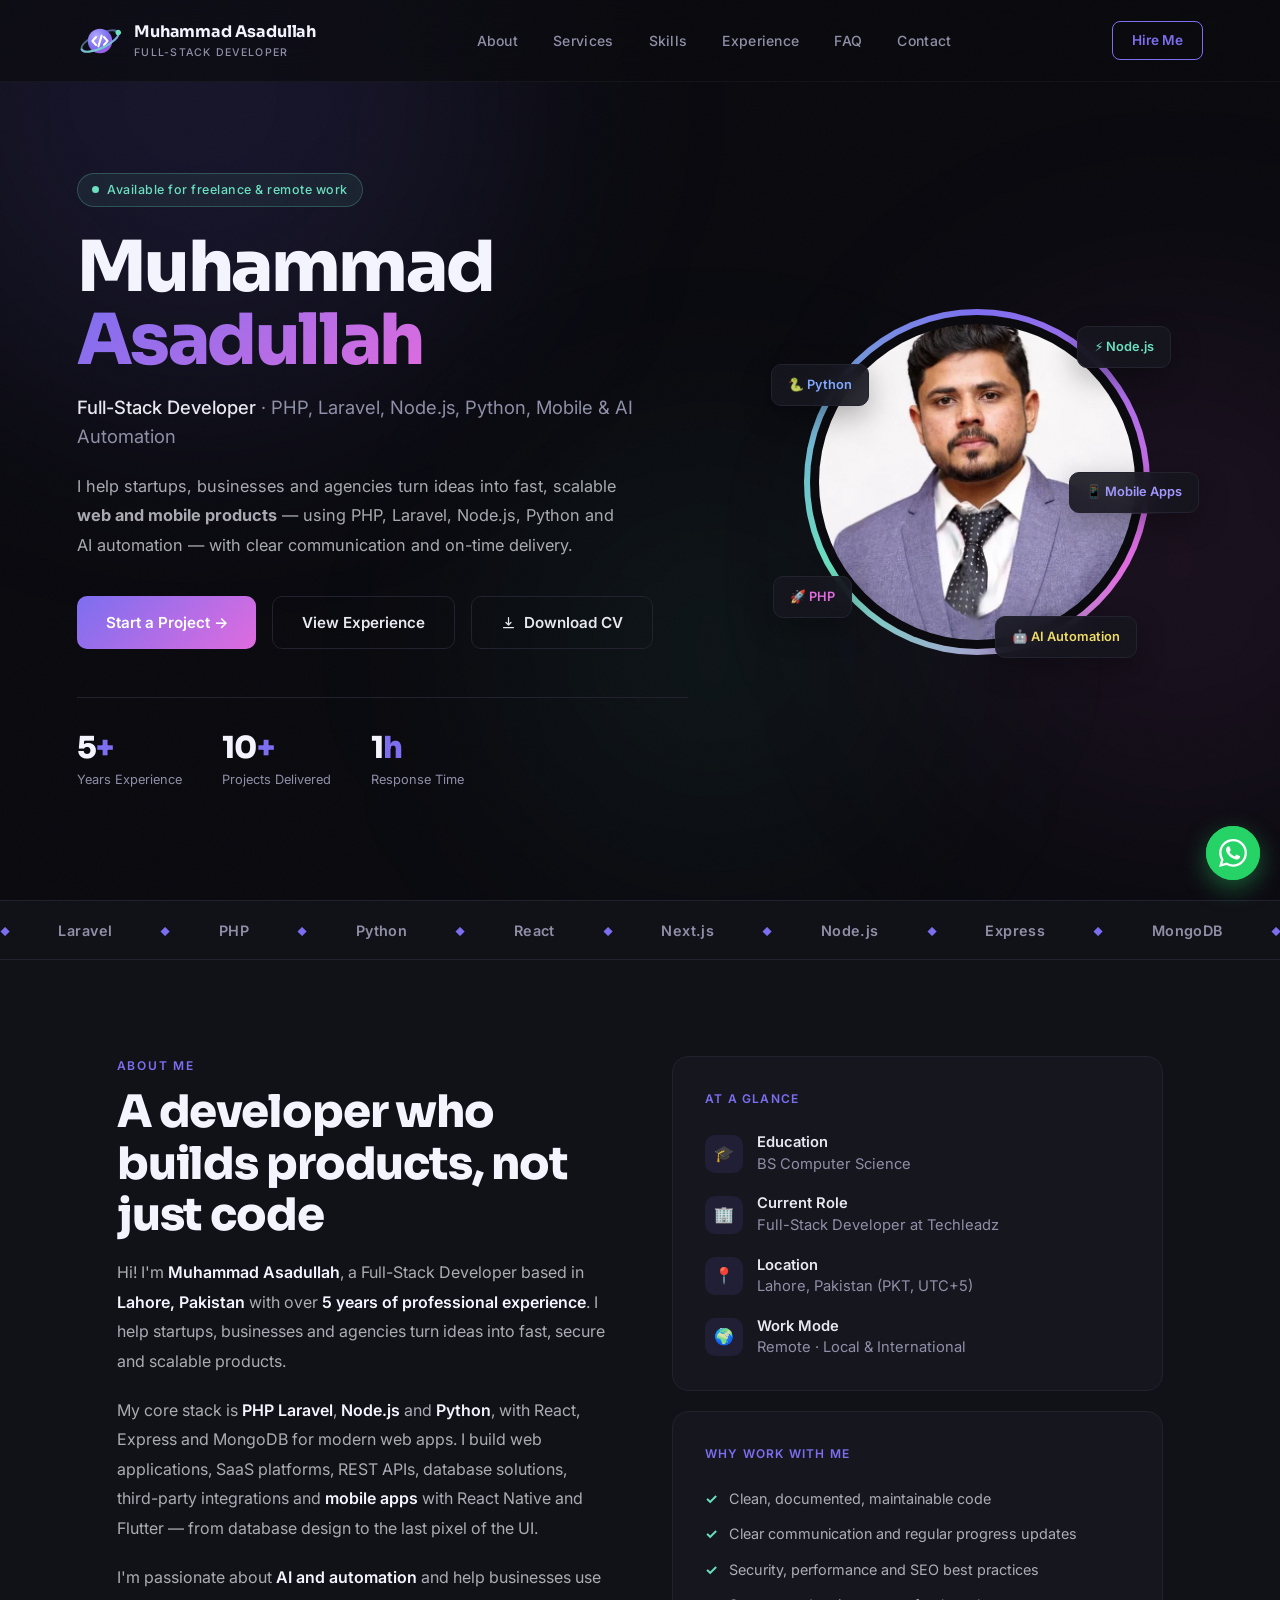
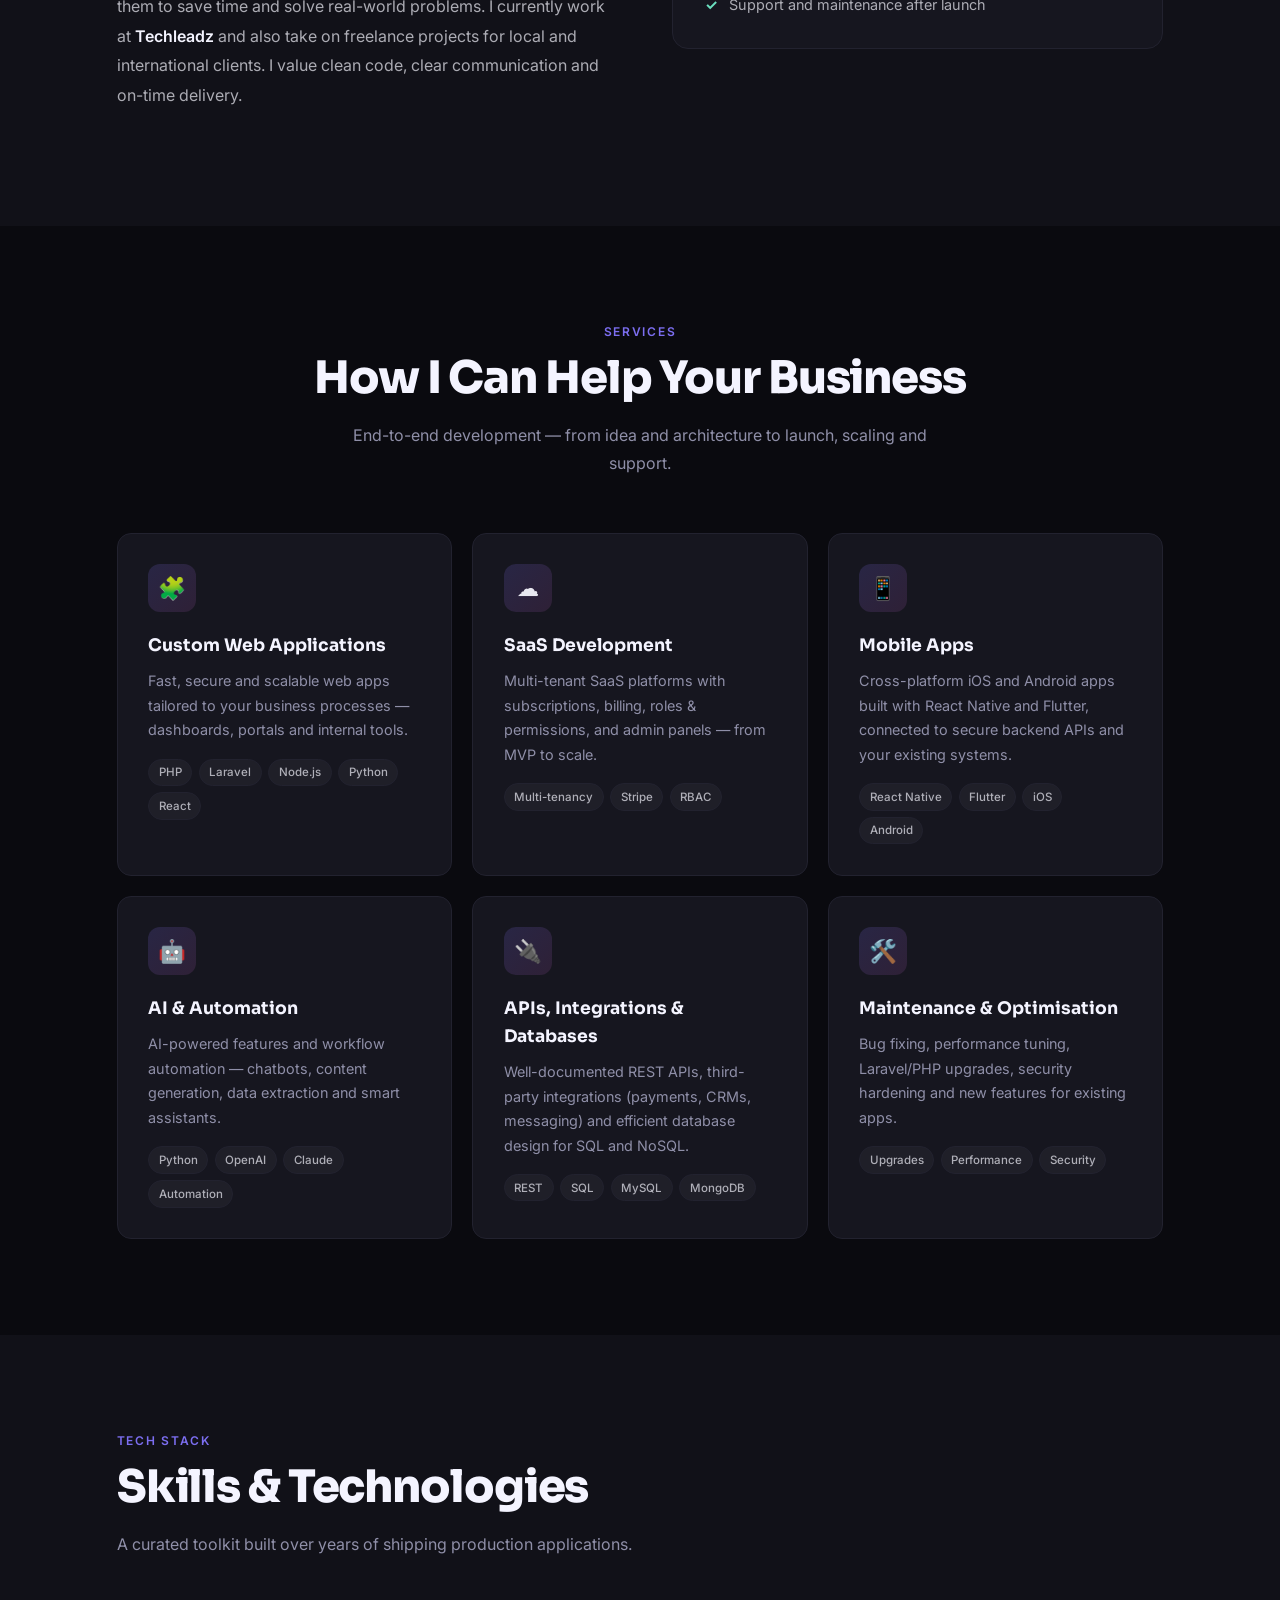
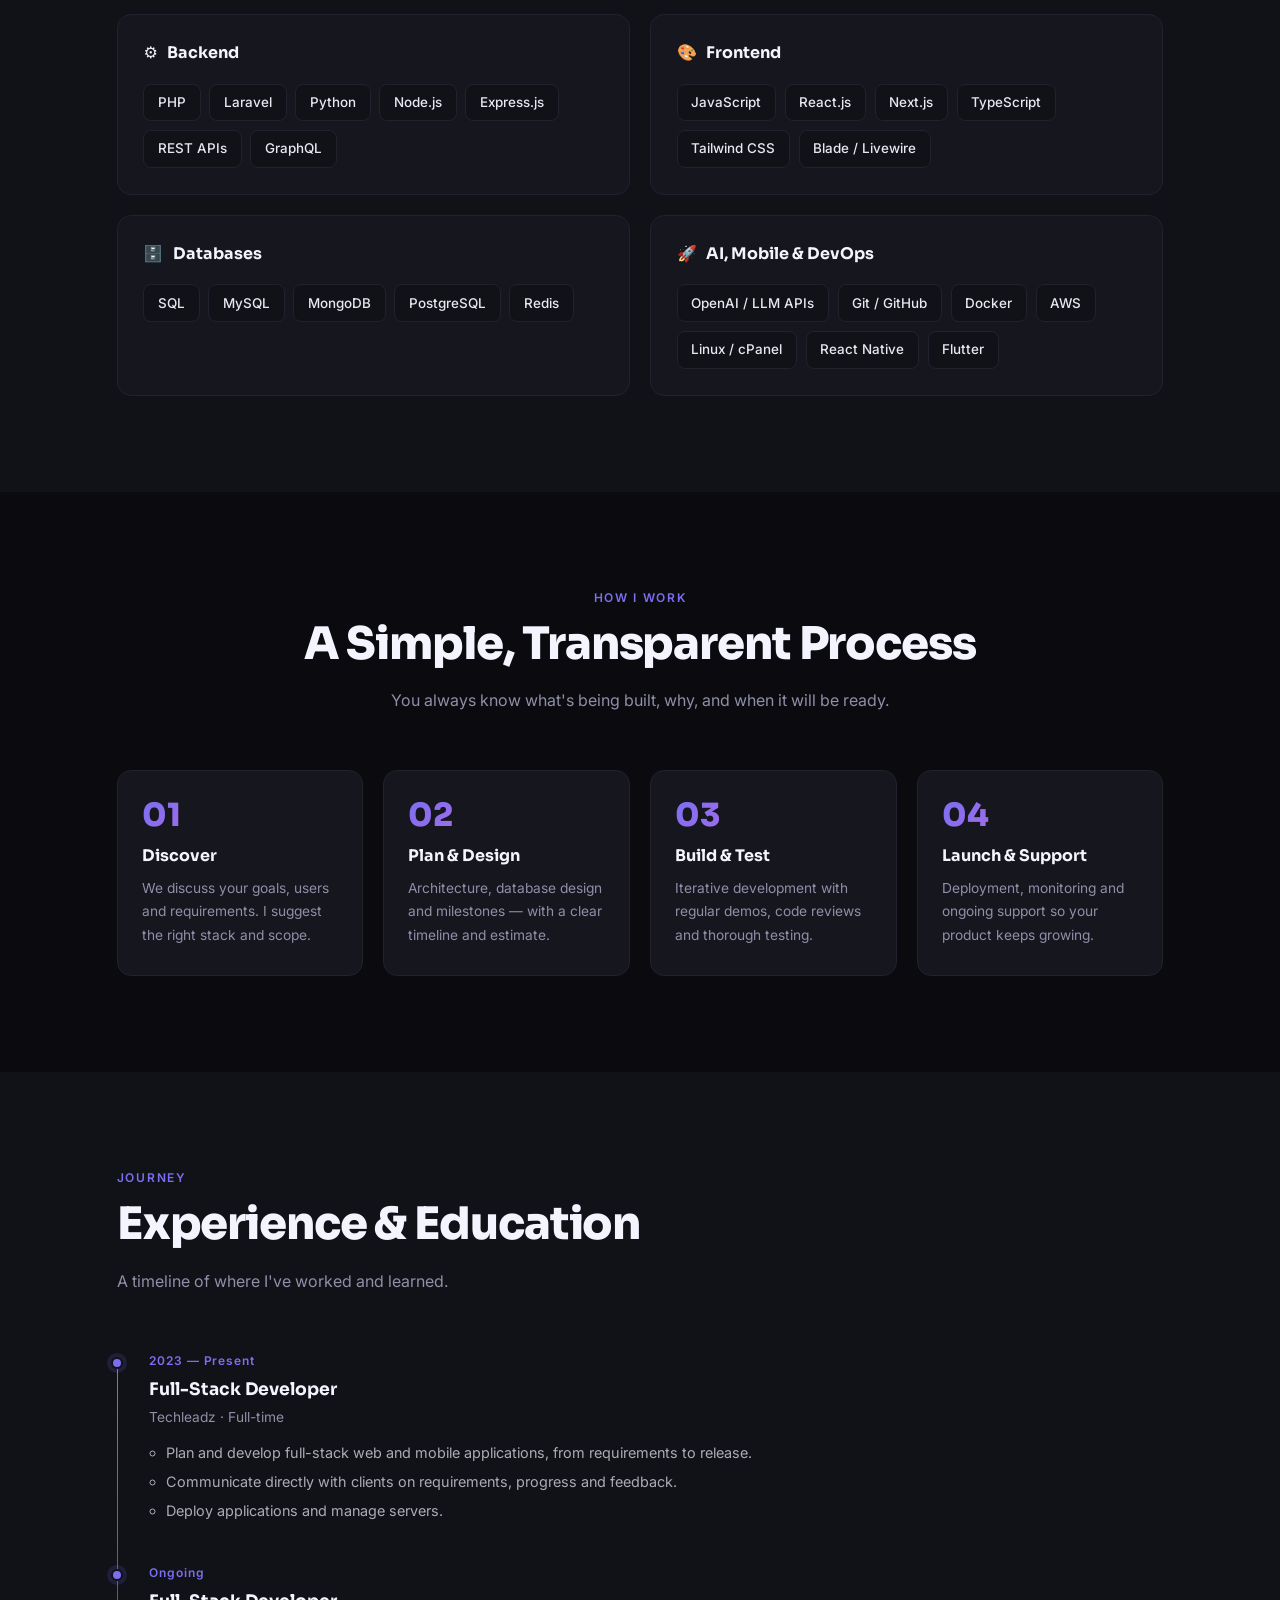
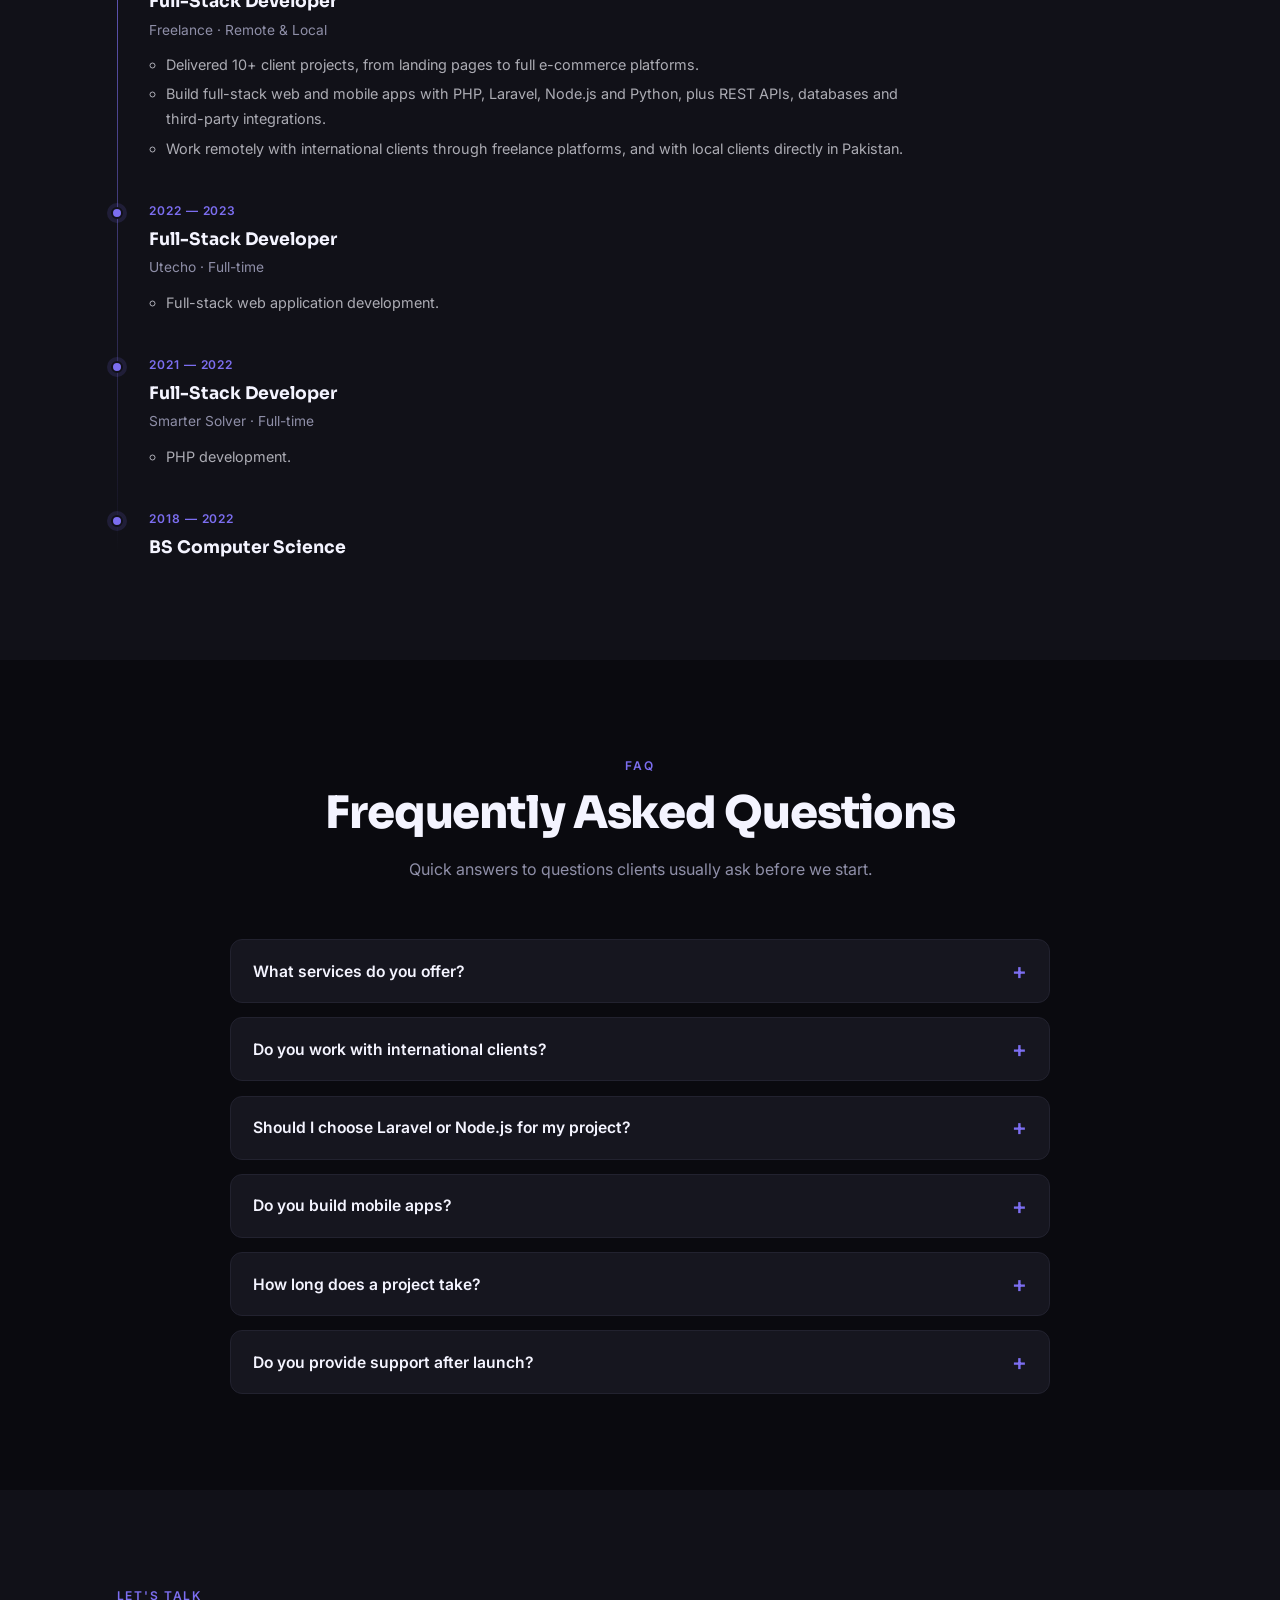
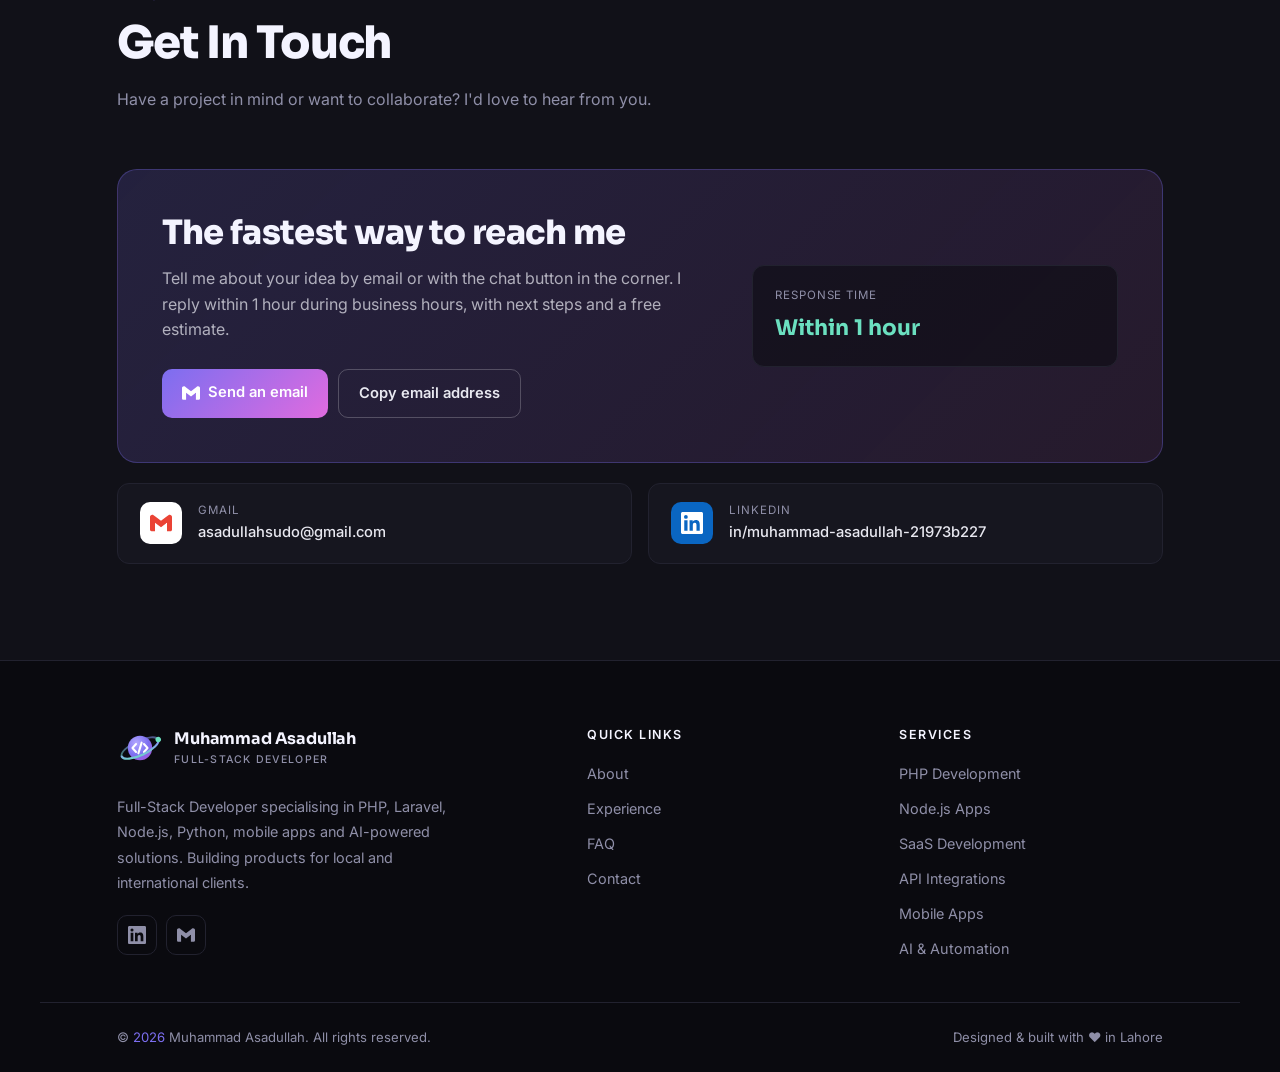
==== commit da52effe: "Remove business-hours line from the response card Co-Authored-By: Claude Sonnet 5.5 <noreply@anthrop" ====
--- a/index.html
+++ b/index.html
@@ -3,7 +3,7 @@
 <head>
   <meta charset="UTF-8" />
   <meta name="viewport" content="width=device-width, initial-scale=1.0" />
-  <meta name="site-version" content="202610311159" />
+  <meta name="site-version" content="202610311201" />
 
   <!-- ── Primary SEO ── -->
   <title>Muhammad Asadullah | PHP, Laravel &amp; Node.js Developer in Lahore</title>
@@ -20,7 +20,7 @@
   <meta property="og:title" content="Muhammad Asadullah | Full-Stack PHP, Laravel & Node.js Developer" />
   <meta property="og:description" content="I help startups, businesses and agencies turn ideas into fast, scalable web and mobile products with PHP, Laravel, Node.js, Python and AI automation." />
   <meta property="og:url" content="https://muhammadasadullah.com/" />
-  <meta property="og:image" content="https://muhammadasadullah.com/images/og-image.png?v=202610311159" />
+  <meta property="og:image" content="https://muhammadasadullah.com/images/og-image.png?v=202610311201" />
   <meta property="og:image:width" content="1200" />
   <meta property="og:image:height" content="630" />
   <meta property="og:image:alt" content="Muhammad Asadullah — Full-Stack Developer" />
@@ -32,13 +32,13 @@
   <meta name="twitter:card" content="summary_large_image" />
   <meta name="twitter:title" content="Muhammad Asadullah | Full-Stack PHP, Laravel & Node.js Developer" />
   <meta name="twitter:description" content="Scalable web, mobile and AI products: PHP, Laravel, Node.js, Python and automation for startups and businesses." />
-  <meta name="twitter:image" content="https://muhammadasadullah.com/images/og-image.png?v=202610311159" />
+  <meta name="twitter:image" content="https://muhammadasadullah.com/images/og-image.png?v=202610311201" />
 
   <!-- ── Icons & manifest ── -->
-  <link rel="icon" href="favicon.svg?v=202610311159" type="image/svg+xml" />
-  <link rel="icon" href="images/favicon-32.png?v=202610311159" type="image/png" sizes="32x32" />
-  <link rel="apple-touch-icon" href="images/apple-touch-icon.png?v=202610311159" />
-  <link rel="manifest" href="site.webmanifest?v=202610311159" />
+  <link rel="icon" href="favicon.svg?v=202610311201" type="image/svg+xml" />
+  <link rel="icon" href="images/favicon-32.png?v=202610311201" type="image/png" sizes="32x32" />
+  <link rel="apple-touch-icon" href="images/apple-touch-icon.png?v=202610311201" />
+  <link rel="manifest" href="site.webmanifest?v=202610311201" />
 
   <!-- ── Fonts ── -->
   <link rel="preconnect" href="https://fonts.googleapis.com" />
@@ -755,7 +755,7 @@
         <div class="hero-cta">
           <a href="#contact" class="btn btn-primary">Start a Project →</a>
           <a href="#experience" class="btn btn-secondary">View Experience</a>
-          <a href="Muhammad-Asadullah-CV.pdf?v=202610311159" class="btn btn-secondary" download="Muhammad-Asadullah-CV.pdf">
+          <a href="Muhammad-Asadullah-CV.pdf?v=202610311201" class="btn btn-secondary" download="Muhammad-Asadullah-CV.pdf">
             <svg width="15" height="15" fill="none" viewBox="0 0 24 24" stroke="currentColor" stroke-width="2" aria-hidden="true"><path stroke-linecap="round" stroke-linejoin="round" d="M12 4v12m0 0l-4-4m4 4l4-4M4 20h16"/></svg>
             Download CV
           </a>
@@ -772,7 +772,7 @@
           <div class="avatar-ring">
             <div class="avatar-inner">
               <span class="avatar-initials gradient-text" aria-hidden="true">MA</span>
-              <img class="avatar-img" src="images/profile.webp?v=202610311159" alt="Muhammad Asadullah, Full-Stack Developer" width="316" height="316" fetchpriority="high" decoding="async" onerror="this.remove()" />
+              <img class="avatar-img" src="images/profile.webp?v=202610311201" alt="Muhammad Asadullah, Full-Stack Developer" width="316" height="316" fetchpriority="high" decoding="async" onerror="this.remove()" />
             </div>
           </div>
           <div class="float-badge b1" aria-hidden="true">⚡ Node.js</div>
@@ -1262,7 +1262,6 @@
         <div class="response-card">
             <div class="response-label">Response time</div>
             <div class="response-value">Within 1 hour</div>
-            <div class="response-hours">During business hours: Mon – Sat, 9AM – 6PM PKT (UTC+5)</div>
         </div>
       </div>
 
@@ -1458,7 +1457,7 @@
     // ── Auto cache-busting ──
     // scripts/bump-version.py stamps SITE_VERSION and version.json on every update. If the page in the
     // visitor's cache is older than version.json, it silently refreshes itself (once) — no hard reload needed.
-    const SITE_VERSION = '202610311159';
+    const SITE_VERSION = '202610311201';
     (async () => {
       try {
         const here = new URL(location.href);
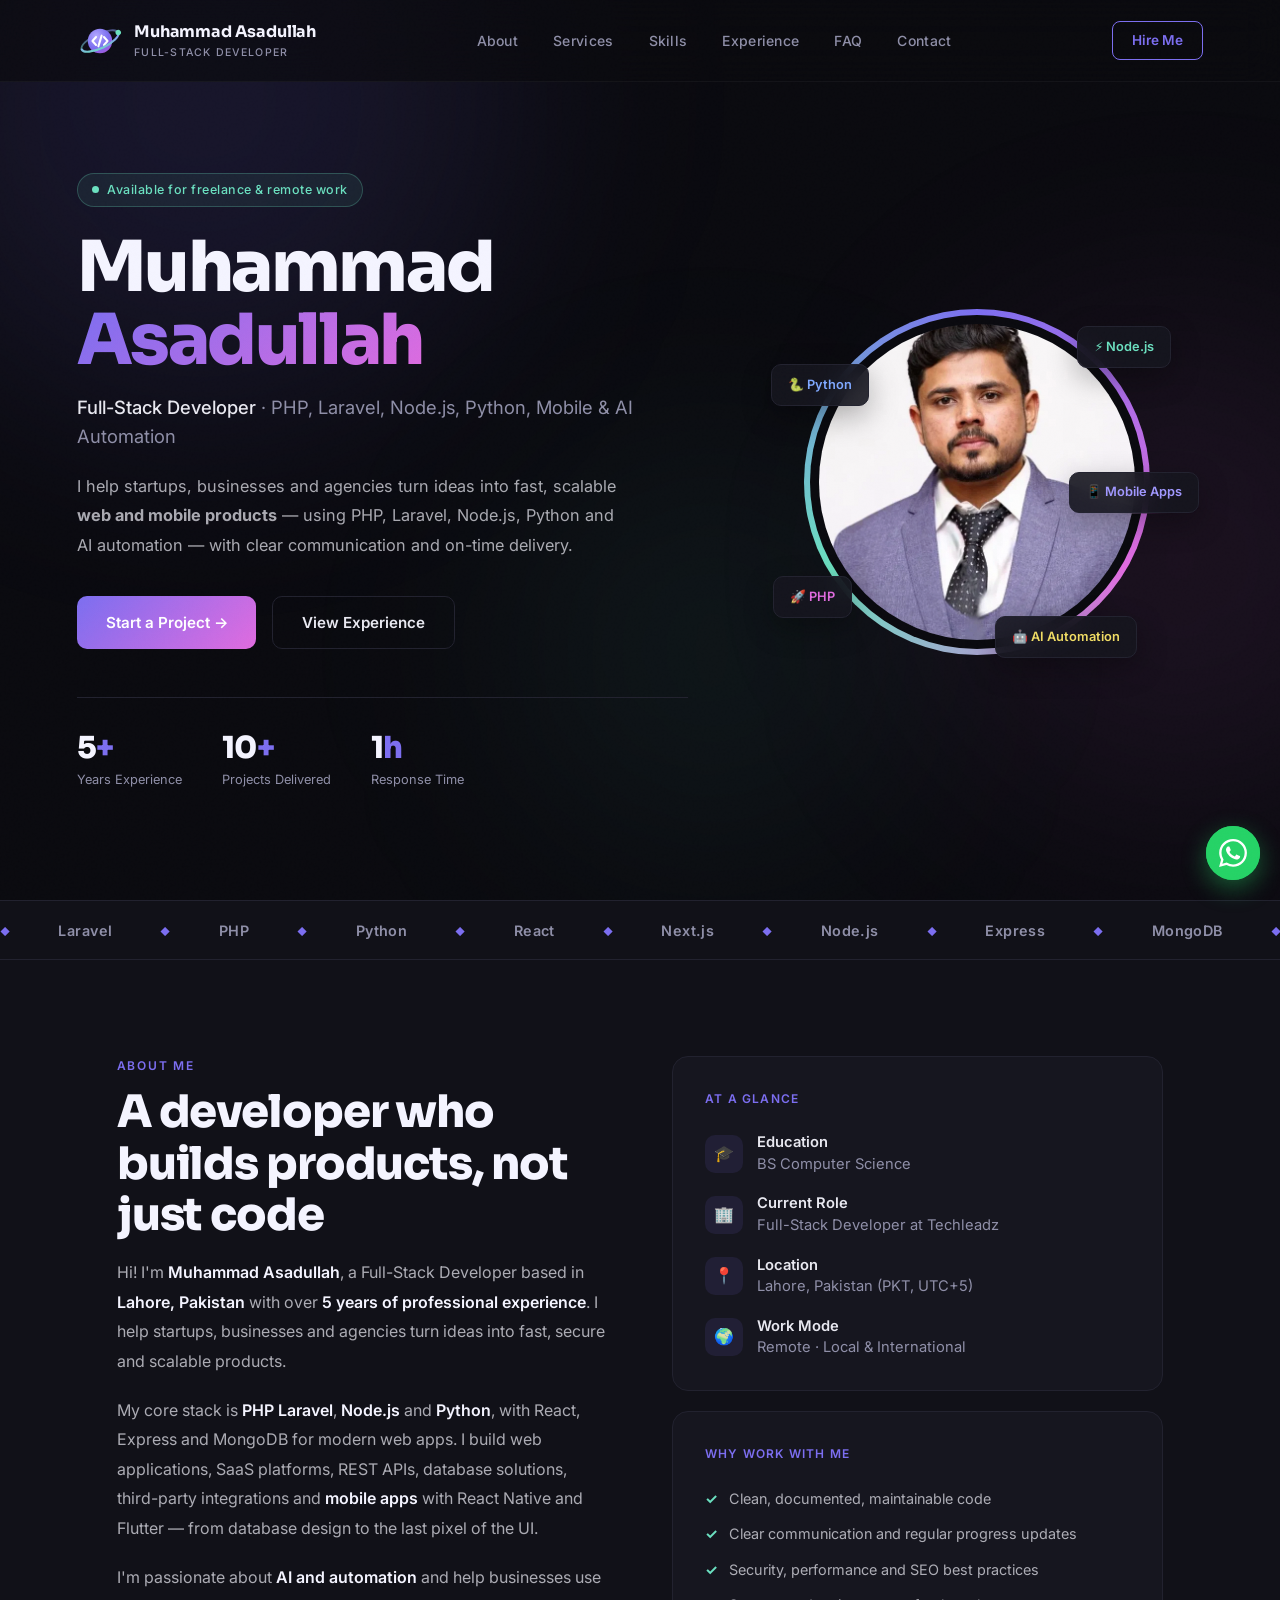
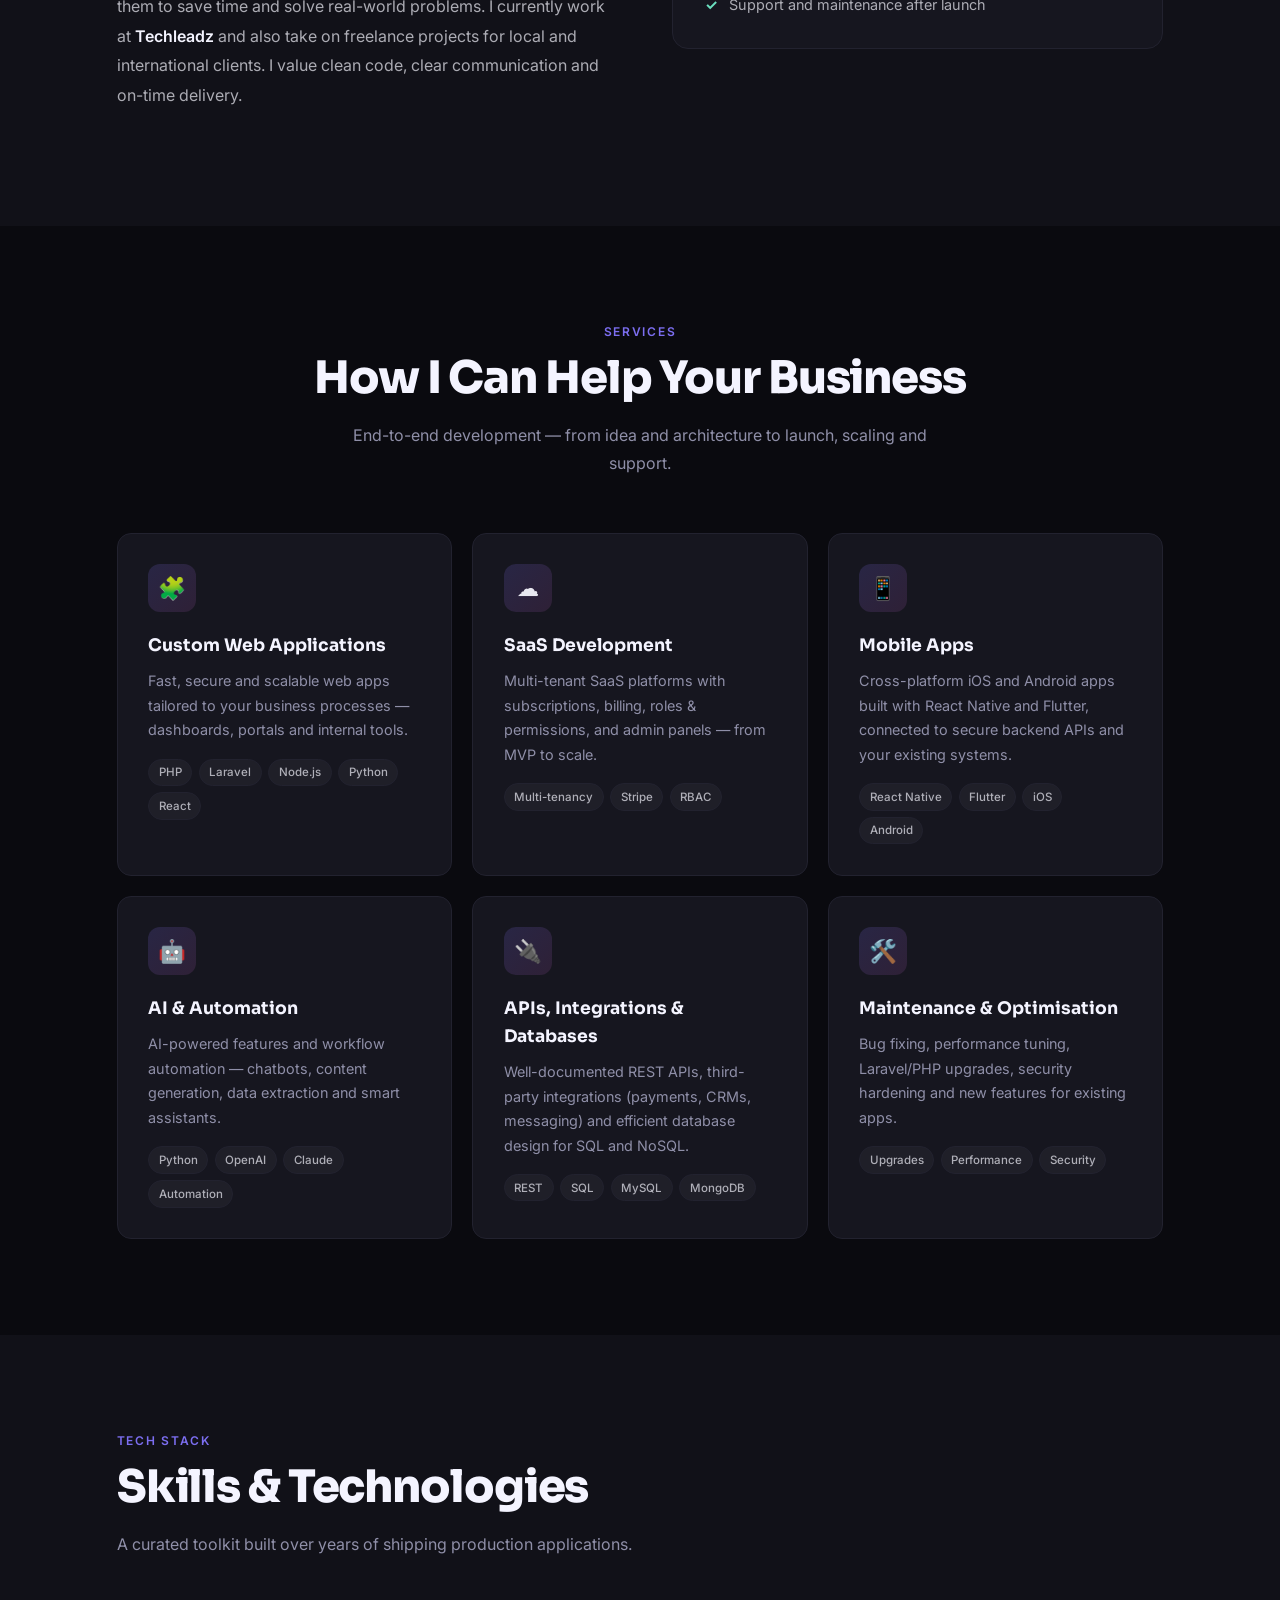
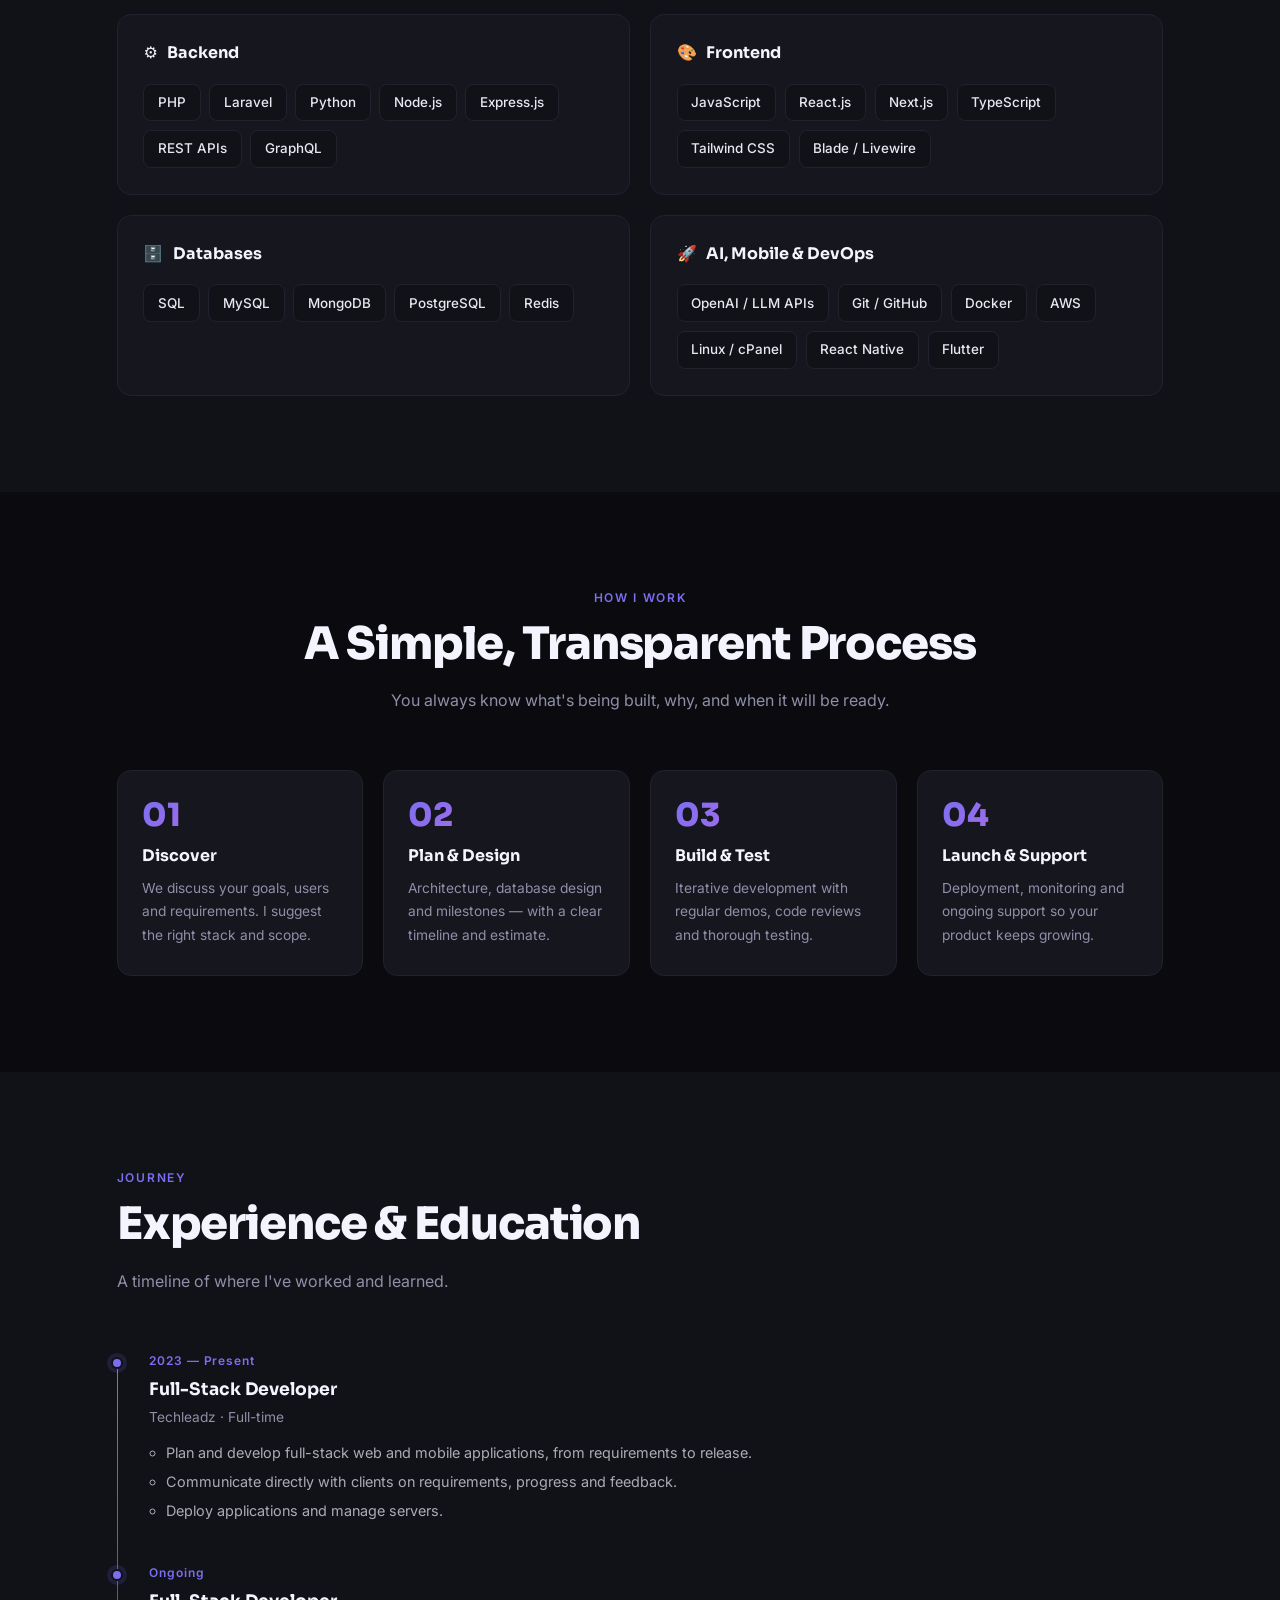
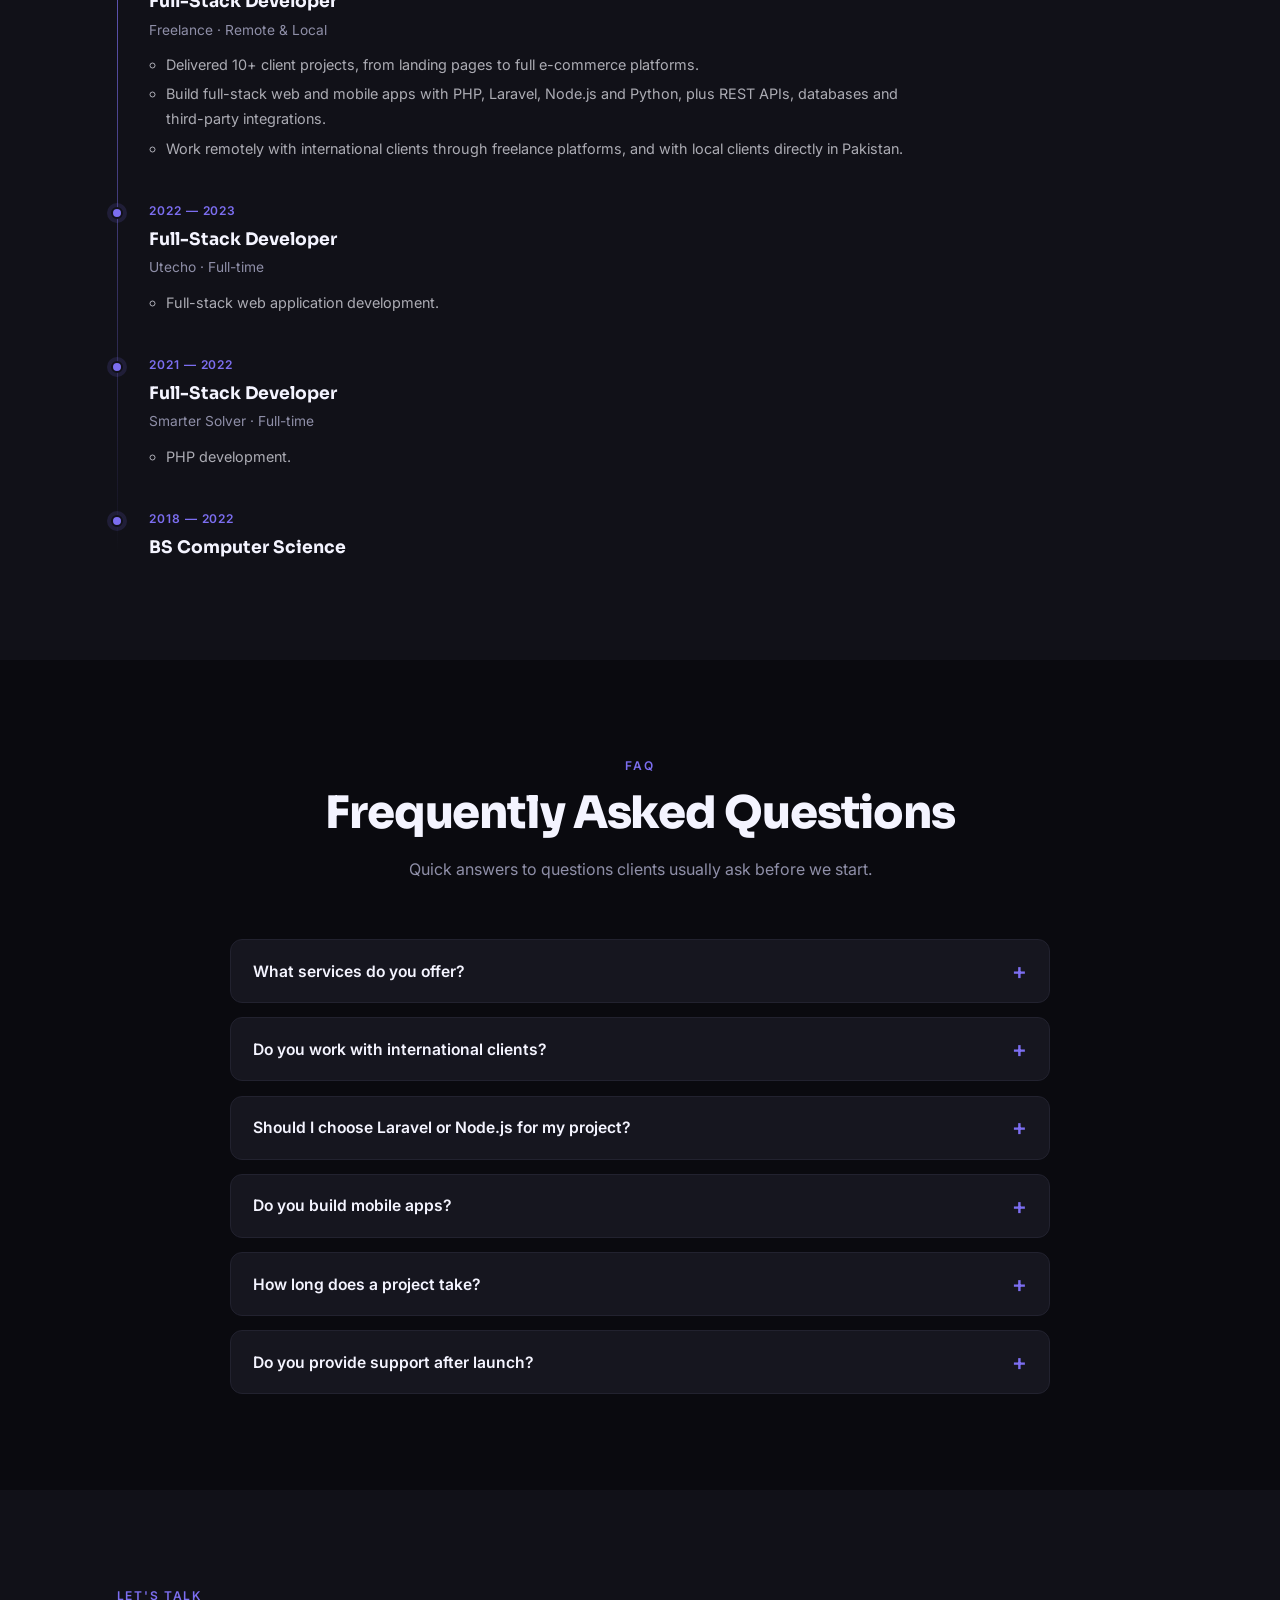
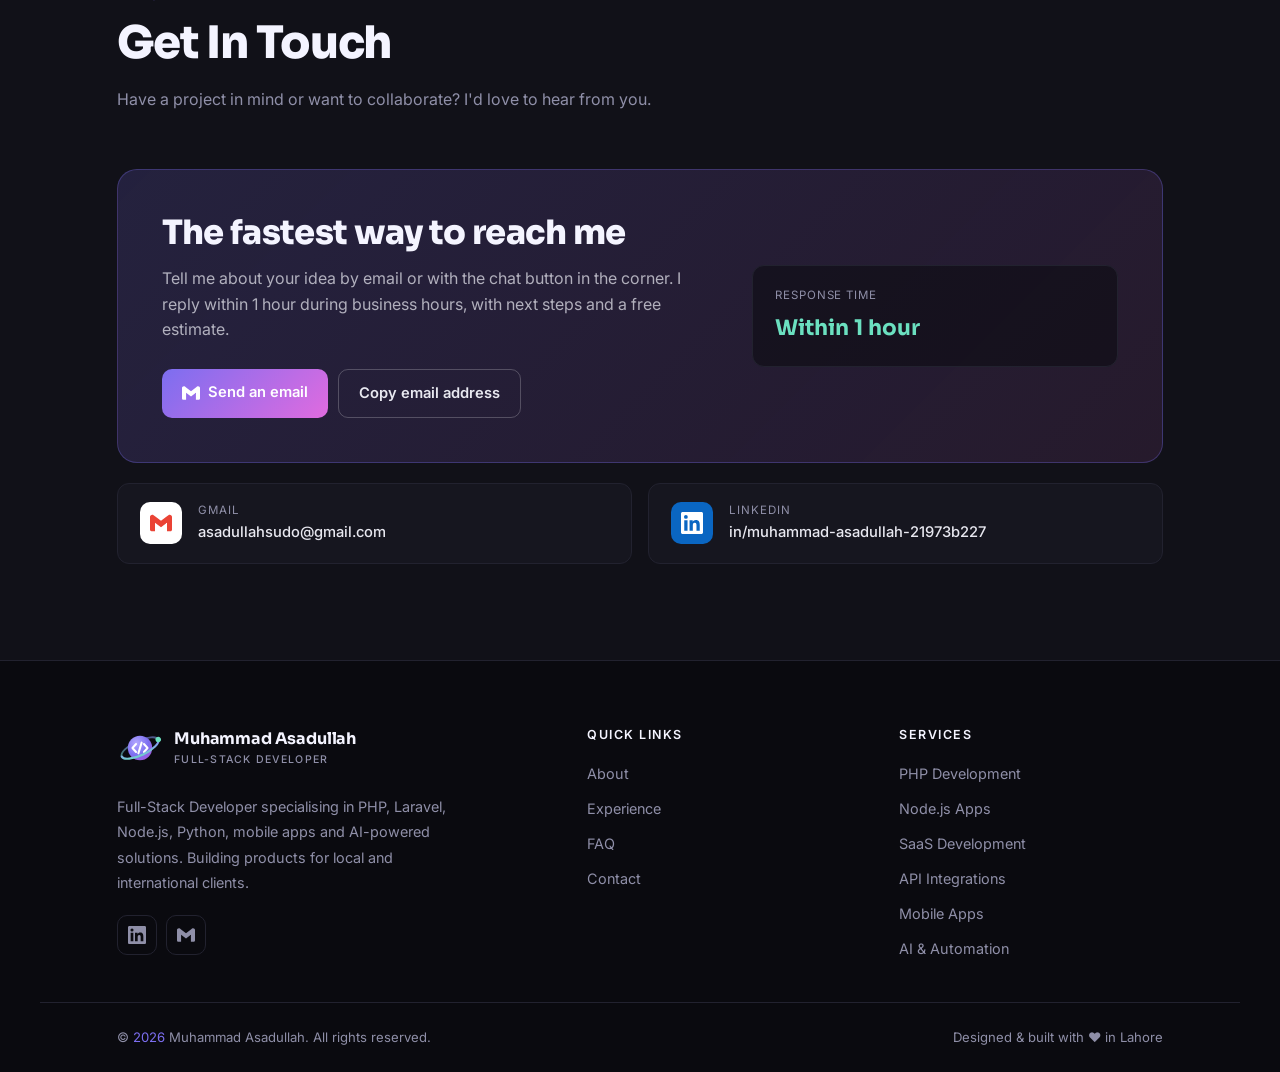
==== commit 1f59c48b: "Remove Download CV button from the website Co-Authored-By: Claude Sonnet 5.5 <noreply@anthropic.com>" ====
--- a/index.html
+++ b/index.html
@@ -3,7 +3,7 @@
 <head>
   <meta charset="UTF-8" />
   <meta name="viewport" content="width=device-width, initial-scale=1.0" />
-  <meta name="site-version" content="202610311201" />
+  <meta name="site-version" content="202611010134" />
 
   <!-- ── Primary SEO ── -->
   <title>Muhammad Asadullah | PHP, Laravel &amp; Node.js Developer in Lahore</title>
@@ -20,7 +20,7 @@
   <meta property="og:title" content="Muhammad Asadullah | Full-Stack PHP, Laravel & Node.js Developer" />
   <meta property="og:description" content="I help startups, businesses and agencies turn ideas into fast, scalable web and mobile products with PHP, Laravel, Node.js, Python and AI automation." />
   <meta property="og:url" content="https://muhammadasadullah.com/" />
-  <meta property="og:image" content="https://muhammadasadullah.com/images/og-image.png?v=202610311201" />
+  <meta property="og:image" content="https://muhammadasadullah.com/images/og-image.png?v=202611010134" />
   <meta property="og:image:width" content="1200" />
   <meta property="og:image:height" content="630" />
   <meta property="og:image:alt" content="Muhammad Asadullah — Full-Stack Developer" />
@@ -32,13 +32,13 @@
   <meta name="twitter:card" content="summary_large_image" />
   <meta name="twitter:title" content="Muhammad Asadullah | Full-Stack PHP, Laravel & Node.js Developer" />
   <meta name="twitter:description" content="Scalable web, mobile and AI products: PHP, Laravel, Node.js, Python and automation for startups and businesses." />
-  <meta name="twitter:image" content="https://muhammadasadullah.com/images/og-image.png?v=202610311201" />
+  <meta name="twitter:image" content="https://muhammadasadullah.com/images/og-image.png?v=202611010134" />
 
   <!-- ── Icons & manifest ── -->
-  <link rel="icon" href="favicon.svg?v=202610311201" type="image/svg+xml" />
-  <link rel="icon" href="images/favicon-32.png?v=202610311201" type="image/png" sizes="32x32" />
-  <link rel="apple-touch-icon" href="images/apple-touch-icon.png?v=202610311201" />
-  <link rel="manifest" href="site.webmanifest?v=202610311201" />
+  <link rel="icon" href="favicon.svg?v=202611010134" type="image/svg+xml" />
+  <link rel="icon" href="images/favicon-32.png?v=202611010134" type="image/png" sizes="32x32" />
+  <link rel="apple-touch-icon" href="images/apple-touch-icon.png?v=202611010134" />
+  <link rel="manifest" href="site.webmanifest?v=202611010134" />
 
   <!-- ── Fonts ── -->
   <link rel="preconnect" href="https://fonts.googleapis.com" />
@@ -65,7 +65,7 @@
         "name": "Muhammad Asadullah | Full-Stack PHP, Laravel & Node.js Developer",
         "isPartOf": { "@id": "https://muhammadasadullah.com/#website" },
         "mainEntity": { "@id": "https://muhammadasadullah.com/#person" },
-        "dateModified": "2026-10-31"
+        "dateModified": "2026-11-01"
       },
       {
         "@type": "Person",
@@ -755,10 +755,12 @@
         <div class="hero-cta">
           <a href="#contact" class="btn btn-primary">Start a Project →</a>
           <a href="#experience" class="btn btn-secondary">View Experience</a>
-          <a href="Muhammad-Asadullah-CV.pdf?v=202610311201" class="btn btn-secondary" download="Muhammad-Asadullah-CV.pdf">
+          <!-- Download CV button is hidden. To show it again, remove this comment markers around it:
+          <a href="Muhammad-Asadullah-CV.pdf?v=202611010134" class="btn btn-secondary" download="Muhammad-Asadullah-CV.pdf">
             <svg width="15" height="15" fill="none" viewBox="0 0 24 24" stroke="currentColor" stroke-width="2" aria-hidden="true"><path stroke-linecap="round" stroke-linejoin="round" d="M12 4v12m0 0l-4-4m4 4l4-4M4 20h16"/></svg>
             Download CV
           </a>
+          -->
         </div>
         <div class="stats-row">
           <div class="stat"><div class="stat-num">5<span>+</span></div><div class="stat-label">Years Experience</div></div>
@@ -772,7 +774,7 @@
           <div class="avatar-ring">
             <div class="avatar-inner">
               <span class="avatar-initials gradient-text" aria-hidden="true">MA</span>
-              <img class="avatar-img" src="images/profile.webp?v=202610311201" alt="Muhammad Asadullah, Full-Stack Developer" width="316" height="316" fetchpriority="high" decoding="async" onerror="this.remove()" />
+              <img class="avatar-img" src="images/profile.webp?v=202611010134" alt="Muhammad Asadullah, Full-Stack Developer" width="316" height="316" fetchpriority="high" decoding="async" onerror="this.remove()" />
             </div>
           </div>
           <div class="float-badge b1" aria-hidden="true">⚡ Node.js</div>
@@ -1457,7 +1459,7 @@
     // ── Auto cache-busting ──
     // scripts/bump-version.py stamps SITE_VERSION and version.json on every update. If the page in the
     // visitor's cache is older than version.json, it silently refreshes itself (once) — no hard reload needed.
-    const SITE_VERSION = '202610311201';
+    const SITE_VERSION = '202611010134';
     (async () => {
       try {
         const here = new URL(location.href);
